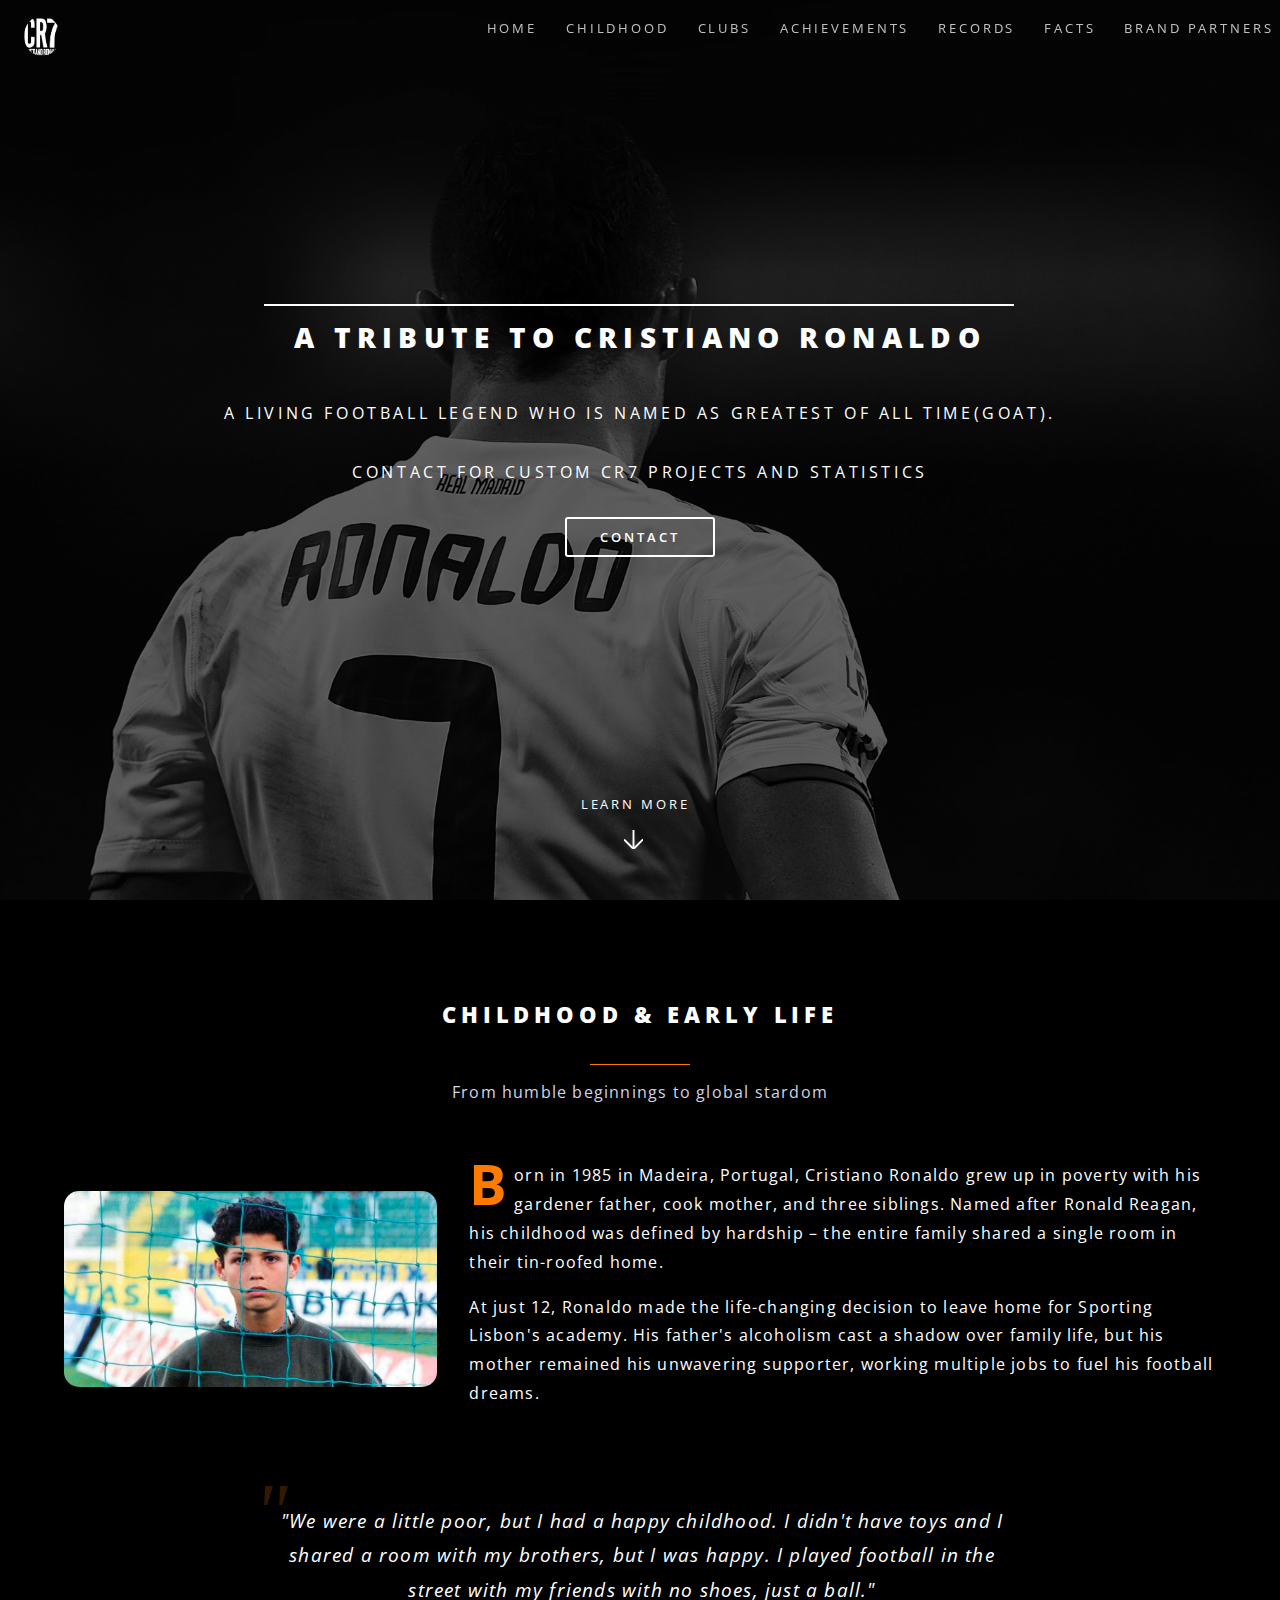
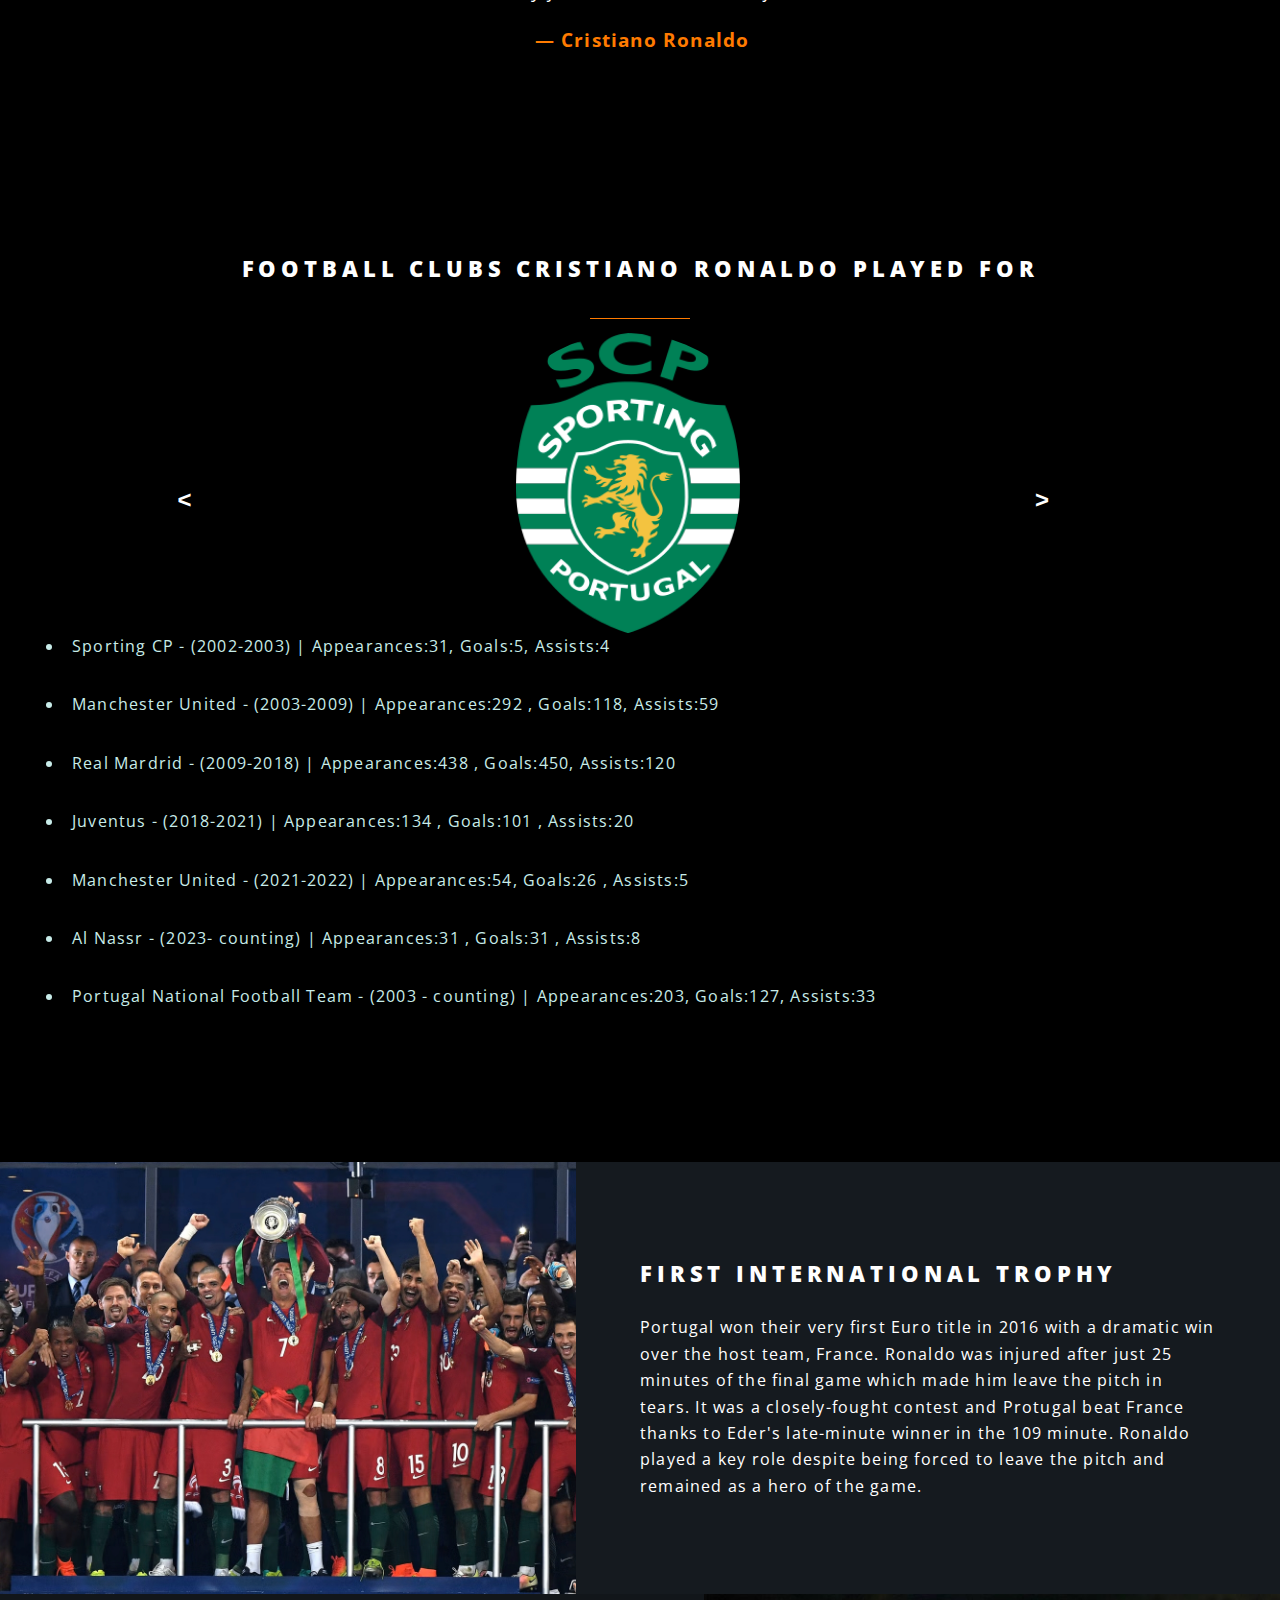
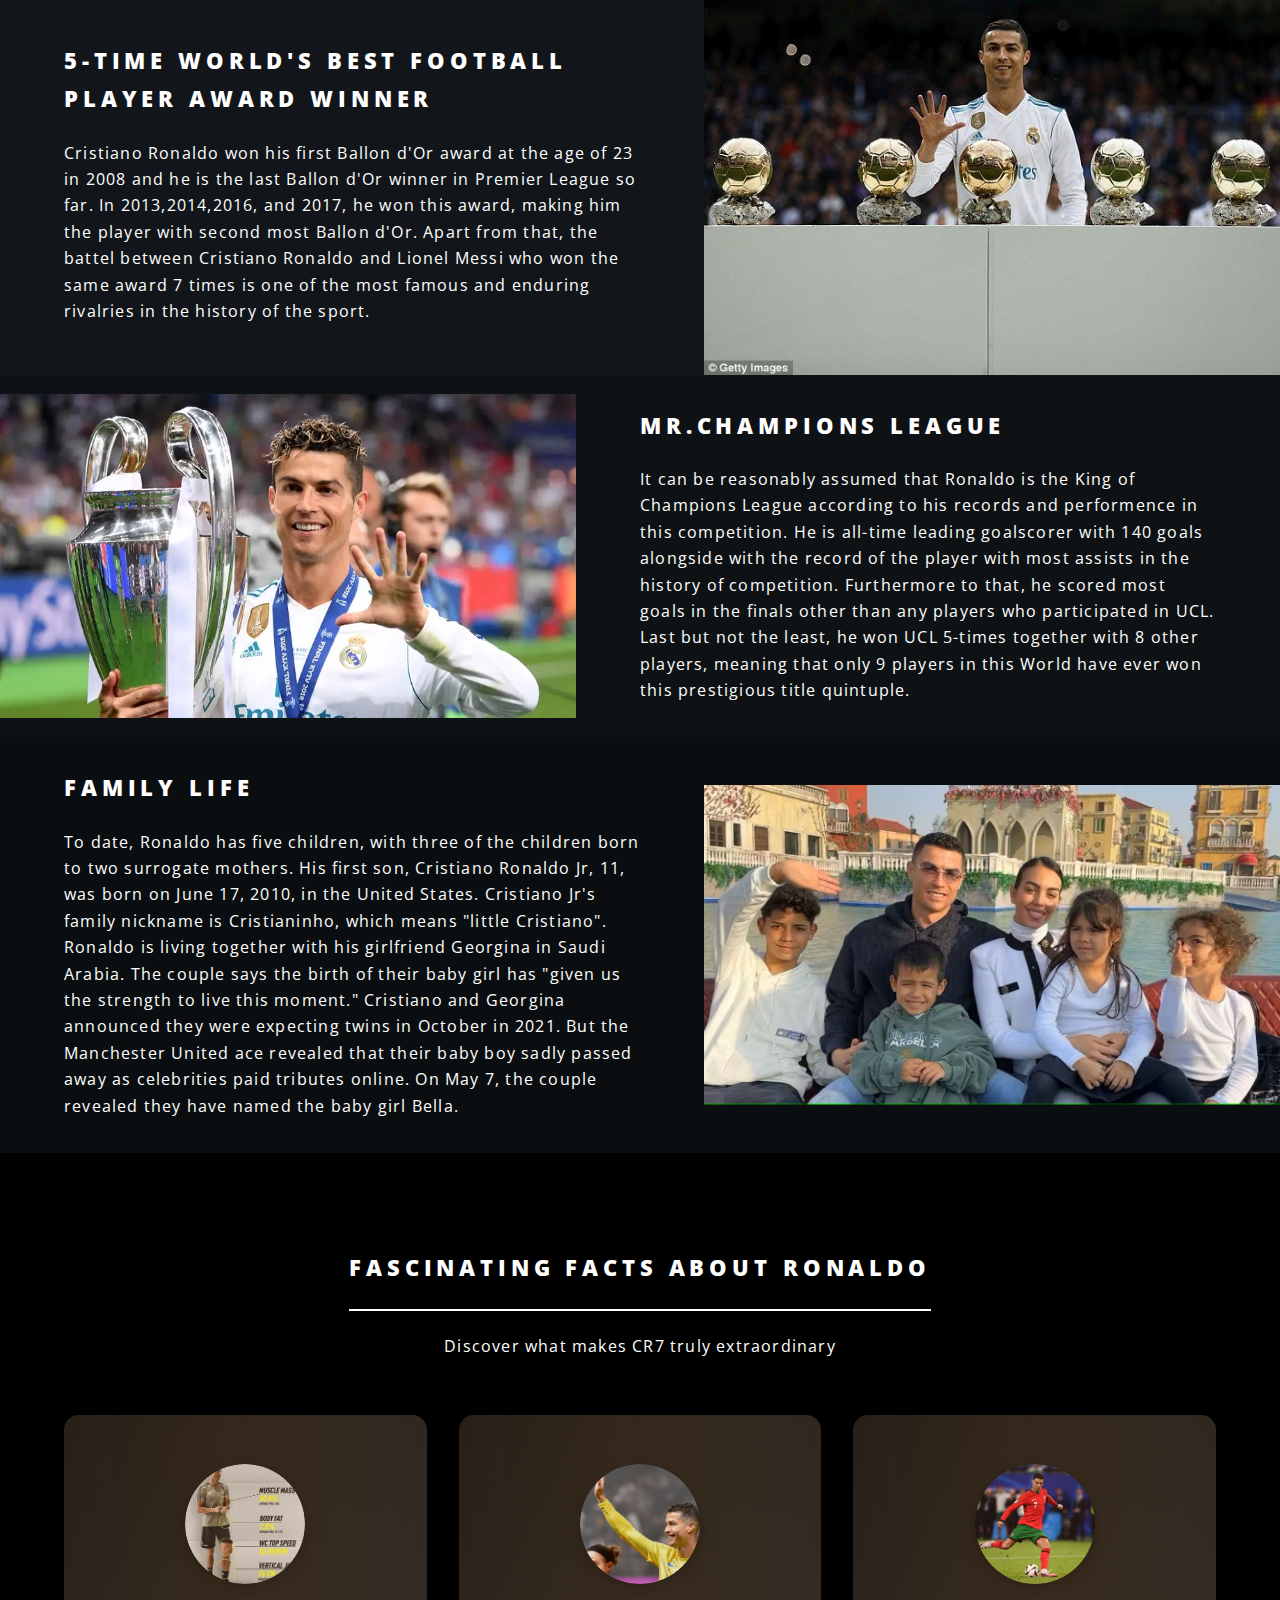
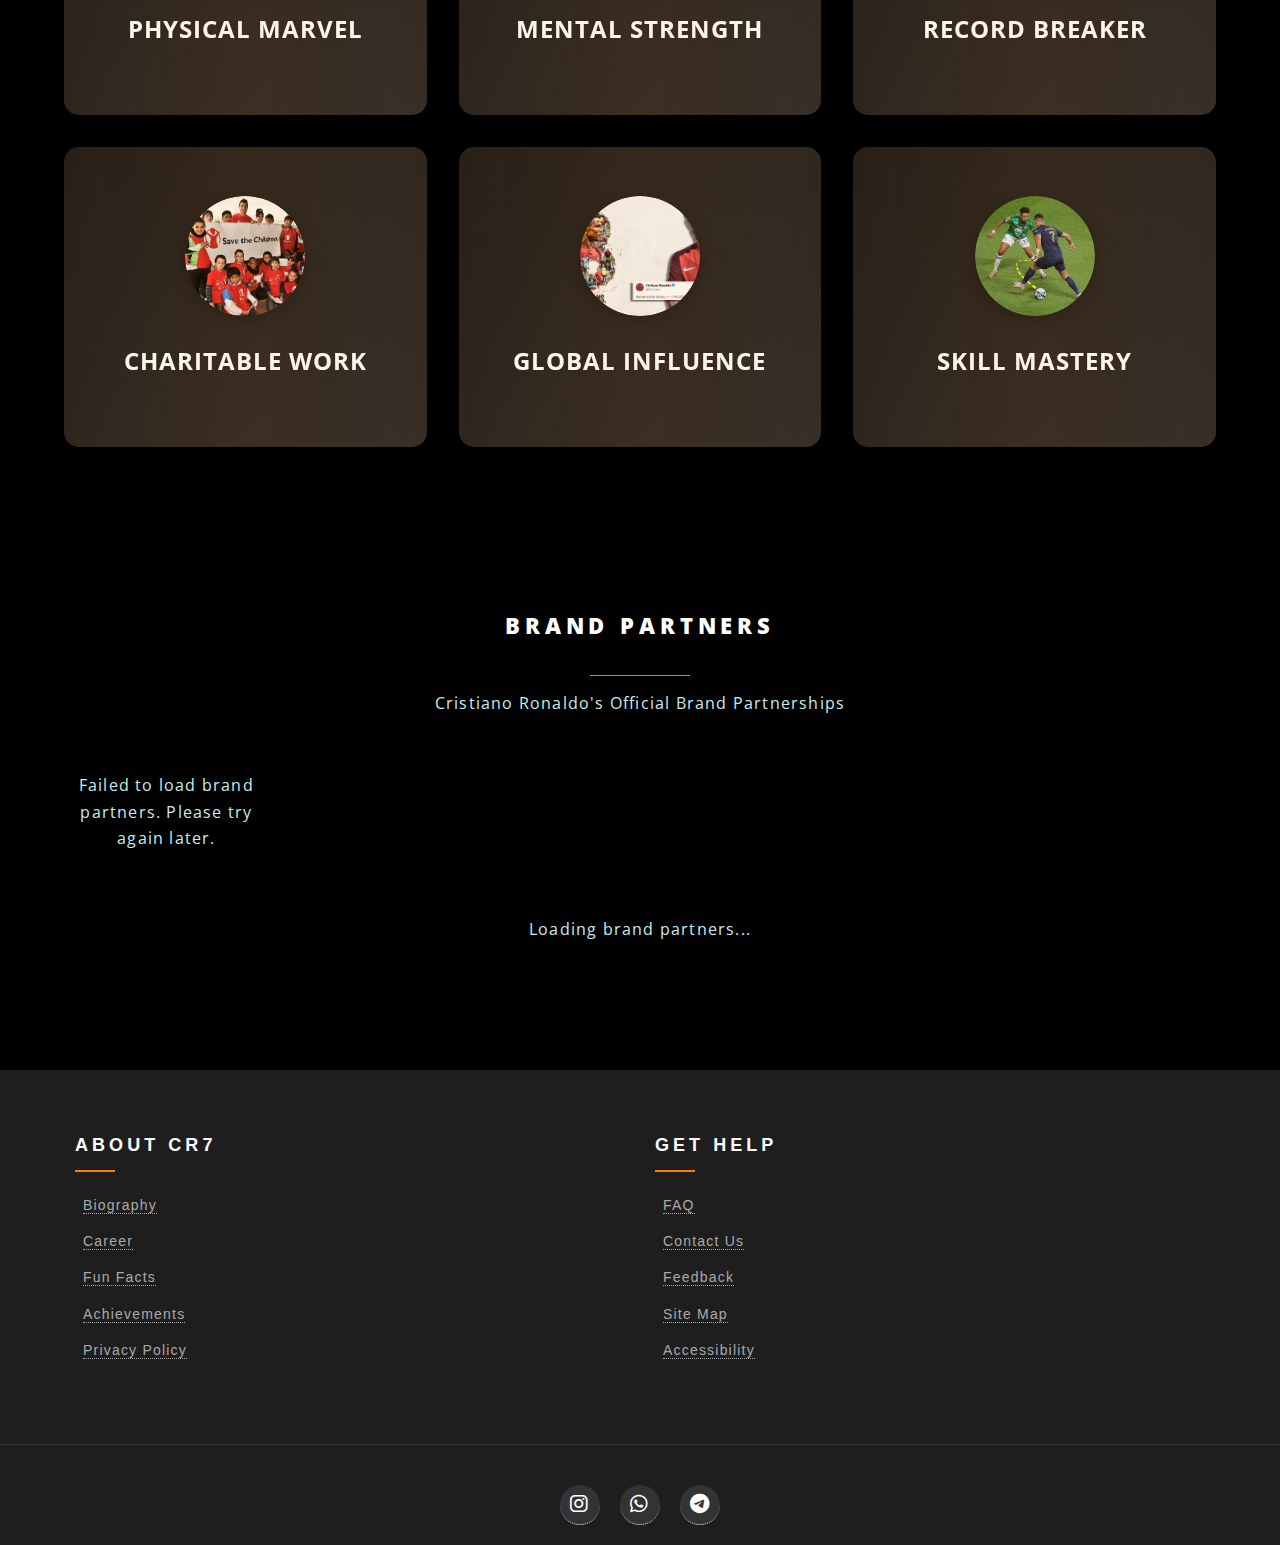
==== index.html @ e6510f41 "Initial commit" ====
<!DOCTYPE html>
<html lang="en">
<head>
	<meta charset="UTF-8">
	<meta name="viewport" content="width=device-width, initial-scale=1.0">
	<title>Document</title>
</head>
<body>
	<!DOCTYPE HTML>
<!--
	Spectral by HTML5 UP
	html5up.net | @ajlkn
	Free for personal and commercial use under the CCA 3.0 license (html5up.net/license)
-->
<html>  
	<head>
		<title>A Tribute to Cristiano Ronaldo</title>
		<meta charset="utf-8" />
		<meta name="viewport" content="width=device-width, initial-scale=1, user-scalable=no" />
		<link rel="stylesheet" href="assets/css/main.css" />																																																																						<link href="https://unpkg.com/aos@2.3.1/dist/aos.css" rel="stylesheet">

		<style>
			/* Impressive hover animations and transitions */
			
			/* 3D text effect on hover for headings */
			h2:hover, h3:hover {
				transform: perspective(500px) rotateX(15deg) scale(1.1);
				text-shadow: 0 5px 15px rgba(0,0,0,0.5);
				transition: all 0.5s cubic-bezier(0.68, -0.55, 0.27, 1.55);
				color: #ff7b00;
			}
			
			/* Glowing pulse effect for buttons */
			.button {
				position: relative;
				overflow: hidden;
				transition: all 0.3s ease;
			}
			
			/* Magnetic hover effect for club logos */
			.column img {
				transition: transform 0.5s cubic-bezier(0.175, 0.885, 0.32, 1.275);
				cursor: pointer;
			}
			
			/* Text reveal animation for paragraphs */
			p {
				position: relative;
				overflow: hidden;
			}
			
			/* Spotlight image zoom and tilt effect */
			.spotlight .image {
				overflow: hidden;
			}
			
			/* Features icon hover effect */
			.features li {
				transition: all 0.5s ease;
			}
			
			/* Navigation menu hover effect */
			#desktop-menu li a {
				position: relative;
				transition: all 0.3s ease;
			}
			
			/* Banner text animation */
			#banner h2 {
				position: relative;
			}
			
			/* Footer icons hover effect */
			#footer .icons a {
				transition: all 0.3s ease;
			}
			
			/* Navbar logo hover effect */
			.navbar-logo img {
				transition: all 0.5s ease;
			}
			
			/* List items hover effect */
			ul li {
				transition: all 0.3s ease;
			}
			
			/* Particle background */
			#particles-js {
				position: absolute;
				width: 100%;
				height: 100%;
				top: 0;
				left: 0;
				z-index: -1;
			}
			
			/* Glitch effect for banner title */
			.glitch {
				position: relative;
			}
			
			/* Floating animation for club logos */
			@keyframes float {
				0% { transform: translateY(0px); }
				50% { transform: translateY(-10px); }
				100% { transform: translateY(0px); }
			}
			
			/* Neon text effect for section titles */
			.neon-text {
				color: #fff;
				text-shadow: 0 2px 4px rgba(0, 0, 0, 0.5);
				position: relative;
			}
			
			/* Tilt effect for feature boxes */
			.tilt {
				transform-style: preserve-3d;
				transform: perspective(1000px);
			}
			
			/* Reveal text effect */
			.reveal-text {
				position: relative;
				color: transparent;
				overflow: hidden;
			}
			
			/* Brand Partners Grid */
			.grid {
				display: grid;
				grid-template-columns: repeat(5, 1fr);
				gap: 2rem;
				margin-top: 3rem;
			}
			
			/* Facts About Ronaldo Section Styles */
			.facts-container {
				display: grid;
				grid-template-columns: repeat(auto-fit, minmax(300px, 1fr));
				gap: 2rem;
				margin-top: 3rem;
			}
			
			/* Childhood Section Styles */
			.childhood-container {
				display: flex;
				flex-wrap: wrap;
				gap: 2rem;
				margin-top: 3rem;
				align-items: center;
			}
			
			/* Glowing pulse effect for buttons */
			.button:hover {
				transform: translateY(-5px);
				box-shadow: 0 10px 25px rgba(255, 123, 0, 0.5);
				animation: pulse 1.5s infinite;
			}
			
			@keyframes pulse {
				0% { box-shadow: 0 0 0 0 rgba(255, 123, 0, 0.7); }
				70% { box-shadow: 0 0 0 15px rgba(255, 123, 0, 0); }
				100% { box-shadow: 0 0 0 0 rgba(255, 123, 0, 0); }
			}
			
			/* Magnetic hover effect for club logos */
			.column img:hover {
				transform: scale(1.3) rotate(10deg);
				filter: drop-shadow(0 0 10px rgba(255, 255, 255, 0.8));
			}
			
			/* Text reveal animation for paragraphs */
			p:hover {
				background: linear-gradient(90deg, #ff7b00, #ff0000, #ff7b00);
				background-size: 200% auto;
				color: #fff;
				background-clip: text;
				-webkit-background-clip: text;
				-webkit-text-fill-color: transparent;
				animation: textShine 2s linear infinite;
				text-shadow: 0 0 5px rgba(255, 123, 0, 0.5);
			}
			
			@keyframes textShine {
				to {
					background-position: 200% center;
				}
			}
			
			/* Spotlight image zoom and tilt effect */
			.spotlight .image img {
				transition: transform 0.8s ease;
			}
			
			.spotlight .image:hover img {
				transform: scale(1.1) rotate(2deg);
				filter: saturate(1.5) contrast(1.1);
			}
			
			/* Features icon hover effect */
			.features li:hover {
				transform: translateY(-10px);
				background: linear-gradient(135deg, #ff7b00 0%, #ff0000 100%);
				box-shadow: 0 15px 30px rgba(255, 0, 0, 0.3);
			}
			
			.features li:hover h3, 
			.features li:hover p {
				color: white;
				-webkit-text-fill-color: white;
			}
			
			/* Navigation menu hover effect */
			#desktop-menu li a::before {
				width: 100%;
			}
			
			/* Banner text animation */
			#banner h2:hover {
				animation: shake 0.5s cubic-bezier(.36,.07,.19,.97) both;
				transform: translate3d(0, 0, 0);
			}
			
			@keyframes shake {
				10%, 90% { transform: translate3d(-1px, 0, 0); }
				20%, 80% { transform: translate3d(2px, 0, 0); }
				30%, 50%, 70% { transform: translate3d(-4px, 0, 0); }
				40%, 60% { transform: translate3d(4px, 0, 0); }
			}
			
			/* Footer icons hover effect */
			#footer .icons a:hover {
				transform: translateY(-5px) rotate(360deg) scale(1.2);
				color: #ff7b00;
				text-shadow: 0 0 10px rgba(255, 123, 0, 0.8);
			}
			
			.navbar-logo:hover img {
				transform: rotate(360deg) scale(1.2);
				filter: drop-shadow(0 0 10px rgba(255, 255, 255, 0.8));
			}
			
			ul li:hover {
				transform: translateX(10px);
				color: #ff7b00;
				text-shadow: 0 0 5px rgba(255, 123, 0, 0.5);
			}
			
			.glitch::before,
			.glitch::after {
				content: attr(data-text);
				position: absolute;
				top: 0;
				left: 0;
				width: 100%;
				height: 100%;
			}
			
			.glitch::before {
				left: 2px;
				text-shadow: -1px 0 red;
				animation: glitch-anim-1 2s infinite linear alternate-reverse;
			}
			
			.glitch::after {
				left: -2px;
				text-shadow: 1px 0 blue;
				animation: glitch-anim-2 3s infinite linear alternate-reverse;
			}
			
			@keyframes glitch-anim-1 {
				0% { clip-path: inset(20% 0 80% 0); }
				20% { clip-path: inset(60% 0 1% 0); }
				40% { clip-path: inset(25% 0 58% 0); }
				60% { clip-path: inset(10% 0 75% 0); }
				80% { clip-path: inset(30% 0 35% 0); }
				100% { clip-path: inset(53% 0 30% 0); }
			}
			
			@keyframes glitch-anim-2 {
				0% { clip-path: inset(15% 0 49% 0); }
				20% { clip-path: inset(40% 0 14% 0); }
				40% { clip-path: inset(63% 0 26% 0); }
				60% { clip-path: inset(23% 0 69% 0); }
				80% { clip-path: inset(15% 0 60% 0); }
				100% { clip-path: inset(10% 0 31% 0); }
			}
			
			/* Floating animation for club logos */
			.column img {
				animation: float 3s ease-in-out infinite;
			}
			
			.neon-text::after {
				content: '';
				position: absolute;
				bottom: -10px;
				left: 50%;
				transform: translateX(-50%);
				width: 100px;
				height: 3px;
				background-color: #ff7b00;
			}
			
			.reveal-text::after {
				content: '';
				position: absolute;
				top: 0;
				left: 0;
				width: 0%;
				height: 100%;
				background-color: #ff7b00;
				animation: reveal-text 1.5s cubic-bezier(0.77, 0, 0.175, 1) forwards;
			}
			
			.reveal-text::before {
				content: attr(data-text);
				position: absolute;
				top: 0;
				left: 0;
				width: 100%;
				height: 100%;
				color: #fff;
				animation: reveal-text-content 1.5s cubic-bezier(0.77, 0, 0.175, 1) forwards;
			}
			
			@keyframes reveal-text {
				0% { width: 0; }
				50% { width: 100%; }
				100% { width: 0; }
			}
			
			@keyframes reveal-text-content {
				0% { opacity: 0; }
				50% { opacity: 0; }
				100% { opacity: 1; }
			}
			
			/* Brand Partners Grid */
			@media screen and (max-width: 980px) {
				.grid {
					grid-template-columns: repeat(3, 1fr);
				}
			}
			
			@media screen and (max-width: 736px) {
				.grid {
					grid-template-columns: repeat(2, 1fr);
				}
			}
			
			.brand-item {
				display: flex;
				flex-direction: column;
				align-items: center;
				justify-content: center;
				padding: 1.5rem;
				background-color: rgba(0, 0, 0, 0.5);
				border-radius: 0.5rem;
				transition: all 0.3s ease;
				text-align: center;
				height: 200px;
			}
			
			.brand-item:hover {
				transform: translateY(-10px);
				box-shadow: 0 15px 30px rgba(255, 123, 0, 0.3);
				background-color: rgba(20, 20, 20, 0.8);
			}
			
			.brand-logo {
				max-width: 100%;
				max-height: 100px;
				margin-bottom: 1rem;
				filter: brightness(0.8) grayscale(0.5);
				transition: all 0.3s ease;
			}
			
			.brand-item:hover .brand-logo {
				filter: brightness(1) grayscale(0);
				transform: scale(1.1);
			}
			
			.brand-name {
				color: #fff;
				font-size: 1rem;
				font-weight: bold;
				margin-top: 1rem;
				transition: all 0.3s ease;
			}
			
			.brand-item:hover .brand-name {
				color: #ff7b00;
			}
			
			/* Facts About Ronaldo Section Styles */
			.fact-card {
				height: 300px;
				perspective: 1000px;
				cursor: pointer;
			}
			
			.fact-card-inner {
				position: relative;
				width: 100%;
				height: 100%;
				text-align: center;
				transition: transform 0.8s;
				transform-style: preserve-3d;
				box-shadow: 0 15px 35px rgba(0, 0, 0, 0.2);
				border-radius: 15px;
			}
			
			.fact-card:hover .fact-card-inner {
				transform: rotateY(10deg);
			}
			
			.fact-card.flipped .fact-card-inner {
				transform: rotateY(180deg);
			}
			
			.fact-card-front, .fact-card-back {
				position: absolute;
				width: 100%;
				height: 100%;
				-webkit-backface-visibility: hidden;
				backface-visibility: hidden;
				display: flex;
				flex-direction: column;
				justify-content: center;
				align-items: center;
				padding: 2rem;
				border-radius: 15px;
				overflow: hidden;
			}
			
			.fact-card-front {
				background: linear-gradient(135deg, #1a1a1a 0%, #2a2a2a 100%);
				color: white;
			}
			
			.fact-card-front::before {
				content: '';
				position: absolute;
				top: -50%;
				left: -50%;
				width: 200%;
				height: 200%;
				background: linear-gradient(
					45deg,
					transparent 0%,
					rgba(255, 123, 0, 0.1) 50%,
					transparent 100%
				);
				transform: rotate(45deg);
				animation: shine 6s infinite;
				z-index: 1;
			}
			
			.fact-image {
				width: 120px;
				height: 120px;
				margin-bottom: 1.5rem;
				border-radius: 50%;
				overflow: hidden;
				box-shadow: 0 5px 15px rgba(0, 0, 0, 0.3);
				transition: all 0.3s ease;
			}
			
			.fact-image img {
				width: 100%;
				height: 100%;
				object-fit: cover;
				border-radius: 50%;
				transition: transform 0.5s ease;
			}
			
			.fact-card:hover .fact-image {
				transform: scale(1.1);
			}
			
			.fact-card:hover .fact-image img {
				transform: scale(1.1);
			}
			
			@keyframes shine {
				0% { transform: translateX(-100%) rotate(45deg); }
				20%, 100% { transform: translateX(100%) rotate(45deg); }
			}
			
			.fact-card-back {
				background: linear-gradient(135deg, #ff7b00 0%, #ff0000 100%);
				color: white;
				transform: rotateY(180deg);
			}
			
			.fact-card h3 {
				margin-bottom: 1rem;
				font-size: 1.5rem;
				font-weight: 700;
				text-transform: uppercase;
				letter-spacing: 1px;
			}
			
			.fact-card-back h3 {
				margin-bottom: 1rem;
				color: white;
			}
			
			.fact-card-back p {
				font-size: 1rem;
				line-height: 1.6;
				color: rgba(255, 255, 255, 0.9);
			}
			
			.tap-hint {
				position: absolute;
				bottom: 1.5rem;
				font-size: 0.8rem;
				color: rgba(255, 255, 255, 0.6);
				opacity: 0;
				transition: opacity 0.3s ease;
			}
			
			.fact-card:hover .tap-hint {
				opacity: 1;
				animation: pulse-text 1.5s infinite;
			}
			
			@keyframes pulse-text {
				0% { opacity: 0.6; }
				50% { opacity: 1; }
				100% { opacity: 0.6; }
			}
			
			@media screen and (max-width: 768px) {
				.facts-container {
					grid-template-columns: repeat(auto-fit, minmax(250px, 1fr));
				}
				
				.fact-card {
					height: 280px;
				}
				
				.fact-image {
					width: 90px;
					height: 90px;
				}
			}
			
			/* Childhood Section Styles */
			.childhood-image {
				flex: 1;
				min-width: 300px;
				max-width: 500px;
				margin: 0 auto;
				position: relative;
			}
			
			.childhood-image img {
				width: 100%;
				height: auto;
				border-radius: 15px;
				box-shadow: 0 15px 35px rgba(0, 0, 0, 0.3);
				transition: all 0.5s ease;
			}
			
			.childhood-image img:hover {
				transform: scale(1.03) translateY(-10px);
				box-shadow: 0 25px 50px rgba(255, 123, 0, 0.4);
			}
			
			.image-caption {
				position: absolute;
				bottom: -10px;
				left: 50%;
				transform: translateX(-50%);
				background: rgba(0, 0, 0, 0.7);
				color: white;
				padding: 8px 15px;
				border-radius: 20px;
				font-size: 0.8rem;
				text-align: center;
				width: 90%;
				box-shadow: 0 5px 15px rgba(0, 0, 0, 0.2);
				opacity: 0;
				transition: all 0.3s ease;
			}
			
			.childhood-image:hover .image-caption {
				opacity: 1;
				bottom: 10px;
			}
			
			.childhood-content {
				flex: 2;
				min-width: 300px;
			}
			
			.childhood-content p {
				margin-bottom: 1rem;
				line-height: 1.8;
				text-align: left;
			}
			
			.childhood-content p:first-of-type::first-letter {
				font-size: 3.5em;
				font-weight: bold;
				float: left;
				line-height: 0.8;
				margin-right: 0.1em;
				color: #ff7b00;
			}
			
			.childhood-quote {
				margin-top: 3rem;
				text-align: center;
			}
			
			.childhood-quote blockquote {
				position: relative;
				max-width: 800px;
				margin: 0 auto;
				padding: 2rem;
				background: rgba(0, 0, 0, 0.1);
				border-radius: 15px;
				font-style: italic;
				font-size: 1.2rem;
				line-height: 1.8;
				color: #fff;
				box-shadow: 0 10px 30px rgba(0, 0, 0, 0.1);
			}
			
			.childhood-quote blockquote::before {
				content: '"';
				position: absolute;
				top: 0;
				left: 10px;
				font-size: 5rem;
				color: rgba(255, 123, 0, 0.2);
				font-family: Georgia, serif;
				line-height: 1;
			}
			
			.childhood-quote cite {
				display: block;
				margin-top: 1rem;
				font-weight: bold;
				font-style: normal;
				color: #ff7b00;
			}
			
			@media screen and (max-width: 1200px) {
				.childhood-image {
					margin-left: 2rem;
				}
			}
			
			@media screen and (max-width: 980px) {
				.childhood-image {
					margin-left: 1rem;
				}
			}
			
			@media screen and (max-width: 768px) {
				.childhood-container {
					flex-direction: column;
				}
				
				.childhood-image {
					margin: 0 auto 2rem auto;
				}
				
				.childhood-quote blockquote {
					font-size: 1rem;
					padding: 1.5rem;
				}
			}
		</style>
	</head>
	<body class="landing is-preload">
		<!-- Page Wrapper -->
			<div id="page-wrapper">

				<!-- Header -->
					<header   id="header" class="alt" style="margin-top: 12px;">
						<div class="navbar-logo" style="display: flex; align-items: center;">
							<img src="images/logo.png" alt="CR7 Logo" style="height: 40px; margin-right: 15px;">
							<h1 style="transform: translateX(90px);"><a href="index.html">A Tribute to Cristiano Ronaldo</a></h1>
						</div>
						<nav  id="nav" >
							<ul>
								<li class="special" >
									<a href="#menu" class="menuToggle"><span>Menu</span></a>
									<div id="menu">
										<ul>
											<li><a href="index.html">Home</a></li>
											
											<li><a href="#childhood">Childhood</a></li>
											<li><a href="#one">Clubs</a></li>
											<li><a href="#two">Achievements</a></li>
											<li><a href="#three">Records</a></li>
											<li><a href="#facts">Facts</a></li>
											<li><a href="#brands">Brand Partners</a></li>
										</ul>
									</div>
								</li>
							</ul>
						</nav>
					</header>

				<!-- Add this CSS to make the menu horizontal on larger screens -->
				<style>
					@media screen and (min-width: 980px) {
						#header nav ul li.special {
							display: none;
						}
						
						#header nav:after {
							content: '';
							display: block;
							clear: both;
						}
						
						#header nav > ul {
							display: flex;
							justify-content: flex-end;
						}
						
						#header nav > ul > li {
							display: block;
							margin-left: 1em;
						}
						
						#header nav > ul > li > a {
							color: rgba(255, 255, 255, 0.75);
							text-decoration: none;
							padding: 0 0.5em;
							display: block;
							font-size: 0.8em;
							line-height: 2.5em;
							transition: color 0.2s ease-in-out;
						}
						
						#header nav > ul > li > a:hover {
							color: #ffffff;
						}
						
						#menu {
							display: none !important;
						}
						
						/* Add the horizontal menu items */
						#header nav:before {
							content: '';
							display: block;
							position: absolute;
							right: 0;
							top: 0;
							height: 100%;
						}
						
						#header nav:after {
							clear: both;
						}
						
						#desktop-menu {
							display: flex !important;
						}
					}
					
					/* Hide desktop menu on mobile */
					#desktop-menu {
						display: none;
					}

					#header {
						display: flex;
						justify-content: space-between;
						align-items: center;
						padding: 0 1.5em;
					}
					
					.navbar-logo {
						display: flex;
						align-items: center;
					}
					
					@media screen and (max-width: 736px) {
						.navbar-logo img {
							height: 30px;
							margin-right: 10px;
						}
						
						#header h1 {
							font-size: 0.9em;
						}
					}
				</style>

				<!-- Add this right after the existing nav element -->
				<script>
					document.addEventListener('DOMContentLoaded', function() {
						// Create desktop menu
						var nav = document.querySelector('#header nav');
						var desktopMenu = document.createElement('ul');
						desktopMenu.id = 'desktop-menu';
						
						// Add menu items
						var menuItems = [
							{text: 'Home', href: 'index.html'},
							{text: 'Childhood', href: '#childhood'},
							{text: 'Clubs', href: '#one'},
							{text: 'Achievements', href: '#two'},
							{text: 'Records', href: '#three'},
							{text: 'Facts', href: '#facts'},
							{text: 'Brand Partners', href: '#brands'}
						];
						
						menuItems.forEach(function(item) {
							var li = document.createElement('li');
							var a = document.createElement('a');
							a.href = item.href;
							a.textContent = item.text;
							li.appendChild(a);
							desktopMenu.appendChild(li);
						});
						
						nav.appendChild(desktopMenu);
					});
				</script>

				<!-- Banner -->
					<section  id="banner">
						<div class="inner">
							<h2 class="glitch" data-text="A Tribute to Cristiano Ronaldo">A Tribute to Cristiano Ronaldo</h2>
							<p class="reveal-text" data-text="A living football legend who is named as Greatest Of All Time(GOAT).">A living football legend who is named as Greatest Of All Time(GOAT).</p>
							<p>Contact for Custom CR7 Projects and Statistics</p>
							<ul class="actions special">
								<li><a href="https://t.me/nurwxcs" class="button">Contact</a></li>
							</ul>
						</div>
						<a href="#one" class="more scrolly">Learn More</a>
					</section>

				<!-- Childhood -->
					<section id="childhood" class="wrapper style3 special">
						<div class="inner">
							<header class="major">
								<h2 class="neon-text">Childhood & Early Life</h2>
								<p>From humble beginnings to global stardom</p>
							</header>
							
							<div class="childhood-container">
								<div class="childhood-image">
									<img src="childhood.jpg" alt="Young Cristiano Ronaldo with children" style="width: 100%; height: auto; max-width: 500px;"/>
									<div class="image-caption">
										<span>Ronaldo's passion for helping children stems from his own challenging childhood</span>
									</div>
								</div>
								<div class="childhood-content">
									<p>Born in 1985 in Madeira, Portugal, Cristiano Ronaldo grew up in poverty with his gardener father, cook mother, and three siblings. Named after Ronald Reagan, his childhood was defined by hardship – the entire family shared a single room in their tin-roofed home.</p>
									
									<p>At just 12, Ronaldo made the life-changing decision to leave home for Sporting Lisbon's academy. His father's alcoholism cast a shadow over family life, but his mother remained his unwavering supporter, working multiple jobs to fuel his football dreams.</p>
									
									
								</div>
							</div>
							
							<div class="childhood-quote">
								<blockquote>
									"We were a little poor, but I had a happy childhood. I didn't have toys and I shared a room with my brothers, but I was happy. I played football in the street with my friends with no shoes, just a ball."
									<cite>— Cristiano Ronaldo</cite>
								</blockquote>
							</div>
						</div>
					</section>

				<!-- One -->
					<section  id="one" class="wrapper style1 special">
						<div class="inner">
							<header class="major">
								<meta name="viewport" content="width=device-width", initial-scale="1">
								<style>
									img{border-radius: 50%;
									}
								</style>
								<body>
								<h2  class="neon-text">Football clubs Cristiano Ronaldo played for</h2>
								<div  class="row">
									<div class="carousel-container">
										<div class="carousel-track">
											<div class="carousel-slide">
												<img src="images/Sporting_CP.png" alt="Sporting CP" class="carousel-image">
											</div>
											<div class="carousel-slide">
												<img src="images/Man_U_Logo.png" alt="Manchester United" class="carousel-image">
											</div>
											<div class="carousel-slide">
												<img src="images/real.png" alt="Real Madrid CF" class="carousel-image">
											</div>
											<div class="carousel-slide">
												<img src="images/junvetus.png" alt="Juventus" class="carousel-image">
											</div>
											<div class="carousel-slide">
												<img src="images/Logo_Al-Nassr.png" alt="Al-Nassr FC" class="carousel-image">
											</div>
											<div class="carousel-slide">
												<img src="images/Portuguese_Football_Federation.svg.png" alt="Portugal National Football Team" class="carousel-image">
											</div>
										</div>
										<button class="carousel-button prev">&lt;</button>
										<button class="carousel-button next">&gt;</button>
									</div>

									<style>
										.carousel-container {
											position: relative;
											width: 80%;
											max-width: 1200px;
											margin: 0 auto;
											overflow: hidden;
										}

										.carousel-track {
											display: flex;
											transition: transform 0.5s ease-in-out;
										}

										.carousel-slide {
											flex: 0 0 100%;
											display: flex;
											justify-content: center;
											align-items: center;
										}

										.carousel-image {
											width: 300px;
											height: 300px;
											object-fit: contain;
											border-radius: 50%;
										}

										.carousel-button {
											position: absolute;
											top: 50%;
											transform: translateY(-50%);
											background: rgba(0, 0, 0, 0.7);
											color: white;
											border: none;
											padding: 1rem;
											cursor: pointer;
											font-size: 1.5rem;
											border-radius: 50%;
											transition: background 0.3s;
										}

										.carousel-button:hover {
											background: rgb(8, 226, 74);
										}

										.prev {
											left: 1rem;
										}

										.next {
											right: 1rem;
										}
									</style>

									<script>
										document.addEventListener('DOMContentLoaded', function() {
											// Carousel functionality
											const track = document.querySelector('.carousel-track');
											const slides = Array.from(document.querySelectorAll('.carousel-slide'));
											const nextButton = document.querySelector('.carousel-button.next');
											const prevButton = document.querySelector('.carousel-button.prev');
											
											let currentIndex = 0;
											const slideWidth = 100; // 100% as each slide is full width
											
											// Set initial position
											updateCarousel();
											
											// Add click event for next button
											nextButton.addEventListener('click', function() {
												currentIndex = (currentIndex + 1) % slides.length;
												updateCarousel();
											});
											
											// Add click event for prev button
											prevButton.addEventListener('click', function() {
												currentIndex = (currentIndex - 1 + slides.length) % slides.length;
												updateCarousel();
											});
											
											// Function to update carousel position
											function updateCarousel() {
												track.style.transform = `translateX(-${currentIndex * slideWidth}%)`;
											}
											
											// Auto-advance carousel every 5 seconds
											setInterval(function() {
												currentIndex = (currentIndex + 1) % slides.length;
												updateCarousel();
											}, 5000);
										});
									</script>
									
							<meta name="viewport" content="width=device-width", initial-scale="2">
								<p></br>
									<ul style="text-align:left;">
									<li >Sporting CP - (2002-2003)   |   Appearances:31, Goals:5, Assists:4</li>
									<p></p>
									<li  >Manchester United - (2003-2009)            |   Appearances:292 , Goals:118, Assists:59</li>
									<p></p>
									<li >Real Mardrid - (2009-2018)                 |   Appearances:438  , Goals:450, Assists:120 </li>
									<p></p>
									<li >Juventus - (2018-2021)                     |   Appearances:134 , Goals:101 , Assists:20 </li>
									<p></p>
									<li  >Manchester United - (2021-2022)            |   Appearances:54, Goals:26 , Assists:5 </li>
									<p></p>
									<li  >Al Nassr - (2023- counting)                |   Appearances:31 , Goals:31 , Assists:8</li>
									<p></p>
									<li  >Portugal National Football Team - (2003 - counting) |  Appearances:203, Goals:127, Assists:33</li>
								</ul>
								</p>
						</div>
					</body>


	



					</section>






					

				<!-- Two -->
						<section id="two" class="spotlight">
							<div class="image"><img src="images/Ronaldo_Euro.jpg" alt="Ronaldo and Portugal winning Euro title" /></div><div class="content">
								<h2 >First International Trophy<br /></h2>
								<p > Portugal won their very first Euro title in 2016 with a dramatic win over the host team, France.
									Ronaldo was injured after just 25 minutes of the final game which made him leave the pitch in tears. It was a
									closely-fought contest and Protugal beat France thanks to Eder's late-minute winner in the 109 minute.
									Ronaldo played a key role despite being forced to leave the pitch and remained as a hero of the game.

								</p>
							</div>
						</section>
						<section class="spotlight">
							<div  class="image"><img src="images/Ronaldo_Ballon_d_Or.jpg " alt="Roanldo and his Ballon d'Or" /></div><div class="content">
								<h2 >5-time World's Best Football Player Award Winner<br /></h2>
								<p >Cristiano Ronaldo won his first Ballon d'Or award at the age of 23 in 2008 and he is the last Ballon d'Or winner in Premier League so far.
								In 2013,2014,2016, and 2017, he won this award, making him the player with second most Ballon d'Or. Apart from that, the battel between Cristiano Ronaldo and Lionel Messi who won the same award 7 times
								is one of the most famous and enduring rivalries in the history of the sport. 
							</p>
						</div>
						</section>
						<section id="three" class="spotlight">
							<div  class="image"><img src="images/Ronaldo_UCL.jpg" alt="Ronaldo and Champions League" /></div><div class="content">
								<h2 >Mr.Champions League<br/></h2>
								<p >It can be reasonably assumed that Ronaldo is the King of Champions League according to his records and performence in this competition.
									He is all-time leading goalscorer with 140 goals alongside with the record of the player with most assists in the
									history of competition. Furthermore to that, he scored most goals in the finals other than any players who participated
									in UCL. Last but not the least, he won UCL 5-times together with 8 other players, meaning that only 9 players in this World
									have ever won this prestigious title quintuple.
								</p>
							</div>
						</section>
						<section class="spotlight">
							<div  class="image"><img src="images/Ronaldo_Family.jpg" alt="Ronaldo and his family"/></div><div class="content">
								<h2 >Family Life<br/></h2>
								<p>To date, Ronaldo has five children, with three of the children born to two surrogate mothers. 
									His first son, Cristiano Ronaldo Jr, 11, was born on June 17, 2010, in the United States.
									 Cristiano Jr's family nickname is Cristianinho, which means "little Cristiano". Ronaldo is living together with his girlfriend Georgina
									in Saudi Arabia. The couple says the birth of their baby girl has "given us the strength to live this moment."

									Cristiano and Georgina announced they were expecting twins in October in 2021.

									But the Manchester United ace revealed that their baby boy sadly passed away as celebrities paid tributes online.
									
									On May 7, the couple revealed they have named the baby girl Bella.</p>
							</div>
						</section>
					</section>
			
					<!-- Facts About Ronaldo -->
					<section id="facts" class="wrapper style2 special">
						<div class="inner">
							<header class="major">
								<h2>Fascinating Facts About Ronaldo</h2>
								<p>Discover what makes CR7 truly extraordinary</p>
							</header>
							
							<div class="facts-container">
								<div class="fact-card">
									<div class="fact-card-inner">
										<div class="fact-card-front">
											<div class="fact-image">
												<img src="physical.jpg" alt="Physical Marvel">
											</div>
											<h3>Physical Marvel</h3>
											<span class="tap-hint">Tap to reveal</span>
										</div>
										<div class="fact-card-back">
											<h3>Physical Marvel</h3>
											<p>Ronaldo's body fat is around 7%, and he can run at 33.6 km/h, jump 78cm from standing, and his heart rate is only 60-65 BPM at rest.</p>
										</div>
									</div>
								</div>
								
								<div class="fact-card">
									<div class="fact-card-inner">
										<div class="fact-card-front">
											<div class="fact-image">
												<img src="mental.jpg" alt="Mental Strength">
											</div>
											<h3>Mental Strength</h3>
											<span class="tap-hint">Tap to reveal</span>
										</div>
										<div class="fact-card-back">
											<h3>Mental Strength</h3>
											<p>Ronaldo sleeps 5 times a day for 90 minutes each instead of once at night, following a specialized sleep schedule designed to maximize performance.</p>
										</div>
									</div>
								</div>
								
								<div class="fact-card">
									<div class="fact-card-inner">
										<div class="fact-card-front">
											<div class="fact-image">
												<img src="record.jpg" alt="Record Breaker">
											</div>
											<h3>Record Breaker</h3>
											<span class="tap-hint">Tap to reveal</span>
										</div>
										<div class="fact-card-back">
											<h3>Record Breaker</h3>
											<p>Ronaldo is the first player to score 800+ career goals in official matches and holds the record for most goals in the UEFA Champions League (140).</p>
										</div>
									</div>
								</div>
								
								<div class="fact-card">
									<div class="fact-card-inner">
										<div class="fact-card-front">
											<div class="fact-image">
												<img src="charity.jpg" alt="Charitable Work">
											</div>
											<h3>Charitable Work</h3>
											<span class="tap-hint">Tap to reveal</span>
										</div>
										<div class="fact-card-back">
											<h3>Charitable Work</h3>
											<p>Ronaldo has donated millions to various charities, paid for a child's brain surgery, and regularly donates blood, refusing to get tattoos so he can continue donating.</p>
										</div>
									</div>
								</div>
								
								<div class="fact-card">
									<div class="fact-card-inner">
										<div class="fact-card-front">
											<div class="fact-image">
												<img src="global.jpg" alt="Global Influence">
											</div>
											<h3>Global Influence</h3>
											<span class="tap-hint">Tap to reveal</span>
										</div>
										<div class="fact-card-back">
											<h3>Global Influence</h3>
											<p>Ronaldo is the most followed person on Instagram with over 600 million followers and has a lifetime contract with Nike worth over $1 billion.</p>
										</div>
									</div>
								</div>
								
								<div class="fact-card">
									<div class="fact-card-inner">
										<div class="fact-card-front">
											<div class="fact-image">
												<img src="skilss.jpg" alt="Skill Mastery">
											</div>
											<h3>Skill Mastery</h3>
											<span class="tap-hint">Tap to reveal</span>
										</div>
										<div class="fact-card-back">
											<h3>Skill Mastery</h3>
											<p>Ronaldo's free kick can reach speeds of 130 km/h, and he can perform 7 stepovers in 0.8 seconds. His vertical leap is higher than the average NBA player.</p>
										</div>
									</div>
								</div>
							</div>
						</div>
					</section>

					<script>
					// Initialize fact cards
					document.addEventListener('DOMContentLoaded', function() {
						const factCards = document.querySelectorAll('.fact-card');
						
						factCards.forEach(card => {
							card.addEventListener('click', function() {
								this.classList.toggle('flipped');
							});
						});
					});
					
					// Fetch brand partners from API
					document.addEventListener('DOMContentLoaded', function() {
						fetchBrandPartners();
					});
					
					function fetchBrandPartners() {
						fetch('https://67c92f140acf98d07089228f.mockapi.io/api/f1/squid/')
							.then(response => {
								if (!response.ok) {
									throw new Error('Network response was not ok');
								}
								return response.json();
							})	
							.then(data => {
								displayBrandPartners(data);
							})
							.catch(error => {
								console.error('Error fetching brand partners:', error);
								document.getElementById('brand-partners').innerHTML = '<p>Failed to load brand partners. Please try again later.</p>';
							});
					}
					
					function displayBrandPartners(brands) {
						const container = document.getElementById('brand-partners');
						const loadingElement = document.getElementById('loading-brands');
						
						// Hide loading message
						if (loadingElement) {
							loadingElement.style.display = 'none';
						}
						
						container.innerHTML = '';
						
						if (!brands || brands.length === 0) {
							container.innerHTML = '<p>No brand partners found.</p>';
							return;
						}
						
						brands.forEach(brand => {
							console.log('Processing brand:', brand); // Debug each brand
							
							const brandItem = document.createElement('div');
							brandItem.className = 'brand-item';
							
							const logo = document.createElement('img');
							logo.className = 'brand-logo';
							logo.src = brand.photo || 'images/Sporting_CP.png'; // Use a fallback image
							logo.alt = brand.text || 'Brand Partner';
							
							// Add error handling for images
							logo.onerror = function() {
								console.log('Image failed to load:', brand.photo);
								this.src = 'images/Sporting_CP.png'; // Fallback image
							};
							
							const name = document.createElement('div');
							name.className = 'brand-name';
							name.textContent = brand.text || '';
							
							brandItem.appendChild(logo);
							brandItem.appendChild(name);
							container.appendChild(brandItem);
						});
					}
				</script>
				</section>
				<section id="brands" class="wrapper style1 special">
					<div class="inner">
						<header class="major">
							<h2 class="neon-text">Brand Partners</h2>
							<p>Cristiano Ronaldo's Official Brand Partnerships</p>
						</header>
						<div id="brand-partners" class="grid"></div>
						<div id="loading-brands" style="text-align: center; padding: 2rem;">
							<p>Loading brand partners...</p>
						</div>
					</div>
				</section>
<script src="assets/js/breakpoints.min.js"></script>
<script src="assets/js/util.js"></script>
<script src="assets/js/main.js"></script>

<!-- Footer -->
<footer id="new-footer">
    <div class="footer-container">
        <div class="footer-column">
            <h3>About CR7</h3>
            <ul>
                <li><a href="#">Biography</a></li>
                <li><a href="#one">Career</a></li>
                <li><a href="#facts">Fun Facts</a></li>
                <li><a href="#">Achievements</a></li>
                <li><a href="#">Privacy Policy</a></li>
            </ul>
        </div>
        
        <div class="footer-column">
            <h3>Get Help</h3>
            <ul>
                <li><a href="#">FAQ</a></li>
                <li><a href="#">Contact Us</a></li>
                <li><a href="#">Feedback</a></li>
                <li><a href="#">Site Map</a></li>
                <li><a href="#">Accessibility</a></li>
            </ul>
        </div>
    </div>
    <div class="footer-bottom">
       
        <div class="social-icons">
            <a href="https://www.instagram.com/nurwxsc?igsh=NDRnbXZha2FsZGUx&utm_source=qr" target="_blank" class="instagram" aria-label="Instagram">
                <i class="fab fa-instagram"></i>
            </a>
            <a href="https://wa.me/87059688671" target="_blank" class="whatsapp" aria-label="WhatsApp">
                <i class="fab fa-whatsapp"></i>
            </a>
            <a href="https://t.me/nurwxcs" target="_blank" class="telegram" aria-label="Telegram">
                <i class="fab fa-telegram-plane"></i>
            </a>
        </div>
    </div>
</footer>

<!-- Footer Styles -->
<style>
    #new-footer {
        background-color: #1e1e1e;
        color: #fff;
        padding: 60px 0 20px;
        font-family: Arial, sans-serif;
        position: relative;
        z-index: 1;
        box-shadow: 0 -5px 15px rgba(0, 0, 0, 0.1);
    }
    
    .footer-container {
        display: flex;
        flex-wrap: wrap;
        justify-content: space-between;
        max-width: 1200px;
        margin: 0 auto;
        padding: 0 20px;
    }
    
    .footer-column {
        flex: 1;
        min-width: 200px;
        margin-bottom: 30px;
        padding: 0 15px;
    }
    
    .footer-column h3 {
        color: #fff;
        font-size: 18px;
        font-weight: 600;
        margin-bottom: 20px;
        position: relative;
        padding-bottom: 10px;
        text-transform: uppercase;
    }
    
    .footer-column h3::after {
        content: '';
        position: absolute;
        left: 0;
        bottom: 0;
        width: 40px;
        height: 2px;
        background-color: #ff7b00;
    }
    
    .footer-column ul {
        list-style: none;
        padding: 0;
        margin: 0;
    }
    
    .footer-column ul li {
        margin-bottom: 10px;
    }
    
    .footer-column ul li a {
        color: #aaa;
        text-decoration: none;
        transition: color 0.3s ease;
        font-size: 14px;
    }
    
    .footer-column ul li a:hover {
        color: #ff7b00;
        padding-left: 5px;
    }
    
    .footer-bottom {
        text-align: center;
        padding-top: 20px;
        margin-top: 40px;
        border-top: 1px solid rgba(255, 255, 255, 0.1);
    }
    
    .footer-bottom p {
        font-size: 14px;
        color: #888;
        margin-bottom: 15px;
    }
    
    .social-icons {
        display: flex;
        justify-content: center;
        gap: 20px;
        margin-top: 20px;
    }
    
    .social-icons a {
        display: inline-flex;
        align-items: center;
        justify-content: center;
        width: 40px;
        height: 40px;
        border-radius: 50%;
        background-color: #333;
        color: #fff;
        font-size: 20px;
        transition: all 0.3s ease;
    }
    
    .social-icons a:hover {
        transform: translateY(-5px);
    }
    
    .social-icons a.instagram:hover {
        background: linear-gradient(45deg, #f09433 0%, #e6683c 25%, #dc2743 50%, #cc2366 75%, #bc1888 100%);
        box-shadow: 0 5px 15px rgba(220, 39, 67, 0.4);
    }
    
    .social-icons a.whatsapp:hover {
        background-color: #25D366;
        box-shadow: 0 5px 15px rgba(37, 211, 102, 0.4);
    }
    
    .social-icons a.telegram:hover {
        background-color: #0088cc;
        box-shadow: 0 5px 15px rgba(0, 136, 204, 0.4);
    }
    
    @media screen and (max-width: 768px) {
        .footer-container {
            flex-direction: column;
        }
        
        .footer-column {
            width: 100%;
            margin-bottom: 30px;
        }
    }
</style>

<script>AOS.init();</script>
<link rel="stylesheet" href="https://cdnjs.cloudflare.com/ajax/libs/font-awesome/6.4.0/css/all.min.css">
<script src="assets/js/jquery.min.js"></script>
<script src="assets/js/jquery.scrollex.min.js"></script>
<script src="assets/js/jquery.scrolly.min.js"></script>
<script src="assets/js/browser.min.js"></script>
<script src="assets/js/breakpoints.min.js"></script>
<script src="assets/js/util.js"></script>
<script src="assets/js/main.js"></script>
<script src="assets/js/aos.js"></script>
<script src="https://unpkg.com/aos@2.3.1/dist/aos.js"></script>
	</body>
</html>
---- assets/css/main.css ----
@import url(fontawesome-all.min.css);
@import url("https://fonts.googleapis.com/css?family=Open+Sans:400,400italic,600,600italic,800,800italic");

/*
	Spectral by HTML5 UP
	html5up.net | @ajlkn
	Free for personal and commercial use under the CCA 3.0 license (html5up.net/license)
*/

html, body, div, span, applet, object,
iframe, h1, h2, h3, h4, h5, h6, p, blockquote,
pre, a, abbr, acronym, address, big, cite,
code, del, dfn, em, img, ins, kbd, q, s, samp,
small, strike, strong, sub, sup, tt, var, b,
u, i, center, dl, dt, dd, ol, ul, li, fieldset,
form, label, legend, table, caption, tbody,
tfoot, thead, tr, th, td, article, aside,
canvas, details, embed, figure, figcaption,
footer, header, hgroup, menu, nav, output, ruby,
section, summary, time, mark, audio, video {
	margin: 0;
	padding: 0;
	border: 0;
	font-size: 100%;
	font: inherit;
	vertical-align: baseline;}

article, aside, details, figcaption, figure,
footer, header, hgroup, menu, nav, section {
	display: block;}


































	
body {
	line-height: 1;
}

ol, ul {
	list-style: none;
}

blockquote, q {
	quotes: none;
}

	blockquote:before, blockquote:after, q:before, q:after {
		content: '';
		content: none;
	}

table {
	border-collapse: collapse;
	border-spacing: 0;
}

body {
	-webkit-text-size-adjust: none;
}

mark {
	background-color: transparent;
	color: inherit;
}

input::-moz-focus-inner {
	border: 0;
	padding: 0;
}

input, select, textarea {
	-moz-appearance: none;
	-webkit-appearance: none;
	-ms-appearance: none;
	appearance: none;
}

/* Basic */

	@-ms-viewport {
		width: device-width;
	}

	html {
		box-sizing: border-box;
	}

	*, *:before, *:after {
		box-sizing: inherit;
	}

	body {
		background: #2e3842;
	}

		body.is-preload *, body.is-preload *:before, body.is-preload *:after {
			-moz-animation: none !important;
			-webkit-animation: none !important;
			-ms-animation: none !important;
			animation: none !important;
			-moz-transition: none !important;
			-webkit-transition: none !important;
			-ms-transition: none !important;
			transition: none !important;
		}

	body, input, select, textarea {
		color: #fff;
		font-family: "Open Sans", Helvetica, sans-serif;
		font-size: 15pt;
		font-weight: 400;
		letter-spacing: 0.075em;
		line-height: 1.65em;
	}

		@media screen and (max-width: 1680px) {

			body, input, select, textarea {
				font-size: 13pt;
			}

		}

		@media screen and (max-width: 1280px) {

			body, input, select, textarea {
				font-size: 12pt;
			}

		}

		@media screen and (max-width: 736px) {

			body, input, select, textarea {
				font-size: 11pt;
				letter-spacing: 0.0375em;
			}

		}

	a {
		-moz-transition: color 0.2s ease, border-bottom-color 0.2s ease;
		-webkit-transition: color 0.2s ease, border-bottom-color 0.2s ease;
		-ms-transition: color 0.2s ease, border-bottom-color 0.2s ease;
		transition: color 0.2s ease, border-bottom-color 0.2s ease;
		border-bottom: dotted 1px;
		color: inherit;
		text-decoration: none;
	}

		a:hover {
			border-bottom-color: transparent;
		}

	strong, b {
		color: #fff;
		font-weight: 600;
	}

	em, i {
		font-style: italic;
	}

	p {
		margin: 0 0 2em 0;
	}

	h1, h2, h3, h4, h5, h6 {
		color: #fff;
		font-weight: 800;
		letter-spacing: 0.225em;
		line-height: 1em;
		margin: 0 0 1em 0;
		text-transform: uppercase;
	}

		h1 a, h2 a, h3 a, h4 a, h5 a, h6 a {
			color: inherit;
			text-decoration: none;
		}

	h2 {
		font-size: 1.35em;
		line-height: 1.75em;
	}

		@media screen and (max-width: 736px) {

			h2 {
				font-size: 1.1em;
				line-height: 1.65em;
			}

		}

	h3 {
		font-size: 1.15em;
		line-height: 1.75em;
	}

		@media screen and (max-width: 736px) {

			h3 {
				font-size: 1em;
				line-height: 1.65em;
			}

		}

	h4 {
		font-size: 1em;
		line-height: 1.5em;
	}

	h5 {
		font-size: 0.8em;
		line-height: 1.5em;
	}

	h6 {
		font-size: 0.7em;
		line-height: 1.5em;
	}

	sub {
		font-size: 0.8em;
		position: relative;
		top: 0.5em;
	}

	sup {
		font-size: 0.8em;
		position: relative;
		top: -0.5em;
	}

	hr {
		border: 0;
		border-bottom: solid 2px #fff;
		margin: 3em 0;
	}

		hr.major {
			margin: 4.5em 0;
		}

	blockquote {
		border-left: solid 4px #fff;
		font-style: italic;
		margin: 0 0 2em 0;
		padding: 0.5em 0 0.5em 2em;
	}

	code {
		background: rgba(144, 144, 144, 0.25);
		border-radius: 3px;
		font-family: "Courier New", monospace;
		font-size: 0.9em;
		letter-spacing: 0;
		margin: 0 0.25em;
		padding: 0.25em 0.65em;
	}

	pre {
		-webkit-overflow-scrolling: touch;
		font-family: "Courier New", monospace;
		font-size: 0.9em;
		margin: 0 0 2em 0;
	}

		pre code {
			display: block;
			line-height: 1.75em;
			padding: 1em 1.5em;
			overflow-x: auto;
		}

	.align-left {
		text-align: left;
	}

	.align-center {
		text-align: center;
	}

	.align-right {
		text-align: right;
	}

/* Row */

	.row {
		display: flex;
		flex-wrap: wrap;
		box-sizing: border-box;
		align-items: stretch;
	}

		.row > * {
			box-sizing: border-box;
		}

		.row.gtr-uniform > * > :last-child {
			margin-bottom: 0;
		}

		.row.aln-left {
			justify-content: flex-start;
		}

		.row.aln-center {
			justify-content: center;
		}

		.row.aln-right {
			justify-content: flex-end;
		}

		.row.aln-top {
			align-items: flex-start;
		}

		.row.aln-middle {
			align-items: center;
		}

		.row.aln-bottom {
			align-items: flex-end;
		}

		.row > .imp {
			order: -1;
		}

		.row > .col-1 {
			width: 8.33333%;
		}

		.row > .off-1 {
			margin-left: 8.33333%;
		}

		.row > .col-2 {
			width: 16.66667%;
		}

		.row > .off-2 {
			margin-left: 16.66667%;
		}

		.row > .col-3 {
			width: 25%;
		}

		.row > .off-3 {
			margin-left: 25%;
		}

		.row > .col-4 {
			width: 33.33333%;
		}

		.row > .off-4 {
			margin-left: 33.33333%;
		}

		.row > .col-5 {
			width: 41.66667%;
		}

		.row > .off-5 {
			margin-left: 41.66667%;
		}

		.row > .col-6 {
			width: 50%;
		}

		.row > .off-6 {
			margin-left: 50%;
		}

		.row > .col-7 {
			width: 58.33333%;
		}

		.row > .off-7 {
			margin-left: 58.33333%;
		}

		.row > .col-8 {
			width: 66.66667%;
		}

		.row > .off-8 {
			margin-left: 66.66667%;
		}

		.row > .col-9 {
			width: 75%;
		}

		.row > .off-9 {
			margin-left: 75%;
		}

		.row > .col-10 {
			width: 83.33333%;
		}

		.row > .off-10 {
			margin-left: 83.33333%;
		}

		.row > .col-11 {
			width: 91.66667%;
		}

		.row > .off-11 {
			margin-left: 91.66667%;
		}

		.row > .col-12 {
			width: 100%;
		}

		.row > .off-12 {
			margin-left: 100%;
		}

		.row.gtr-0 {
			margin-top: 0;
			margin-left: 0em;
		}

			.row.gtr-0 > * {
				padding: 0 0 0 0em;
			}

			.row.gtr-0.gtr-uniform {
				margin-top: 0em;
			}

				.row.gtr-0.gtr-uniform > * {
					padding-top: 0em;
				}

		.row.gtr-25 {
			margin-top: 0;
			margin-left: -0.375em;
		}

			.row.gtr-25 > * {
				padding: 0 0 0 0.375em;
			}

			.row.gtr-25.gtr-uniform {
				margin-top: -0.375em;
			}

				.row.gtr-25.gtr-uniform > * {
					padding-top: 0.375em;
				}

		.row.gtr-50 {
			margin-top: 0;
			margin-left: -0.75em;
		}

			.row.gtr-50 > * {
				padding: 0 0 0 0.75em;
			}

			.row.gtr-50.gtr-uniform {
				margin-top: -0.75em;
			}

				.row.gtr-50.gtr-uniform > * {
					padding-top: 0.75em;
				}

		.row {
			margin-top: 0;
			margin-left: -1.5em;
		}

			.row > * {
				padding: 0 0 0 1.5em;
			}

			.row.gtr-uniform {
				margin-top: -1.5em;
			}

				.row.gtr-uniform > * {
					padding-top: 1.5em;
				}

		.row.gtr-150 {
			margin-top: 0;
			margin-left: -2.25em;
		}

			.row.gtr-150 > * {
				padding: 0 0 0 2.25em;
			}

			.row.gtr-150.gtr-uniform {
				margin-top: -2.25em;
			}

				.row.gtr-150.gtr-uniform > * {
					padding-top: 2.25em;
				}

		.row.gtr-200 {
			margin-top: 0;
			margin-left: -3em;
		}

			.row.gtr-200 > * {
				padding: 0 0 0 3em;
			}

			.row.gtr-200.gtr-uniform {
				margin-top: -3em;
			}

				.row.gtr-200.gtr-uniform > * {
					padding-top: 3em;
				}

		@media screen and (max-width: 1680px) {

			.row {
				display: flex;
				flex-wrap: wrap;
				box-sizing: border-box;
				align-items: stretch;
			}

				.row > * {
					box-sizing: border-box;
				}

				.row.gtr-uniform > * > :last-child {
					margin-bottom: 0;
				}

				.row.aln-left {
					justify-content: flex-start;
				}

				.row.aln-center {
					justify-content: center;
				}

				.row.aln-right {
					justify-content: flex-end;
				}

				.row.aln-top {
					align-items: flex-start;
				}

				.row.aln-middle {
					align-items: center;
				}

				.row.aln-bottom {
					align-items: flex-end;
				}

				.row > .imp-xlarge {
					order: -1;
				}

				.row > .col-1-xlarge {
					width: 8.33333%;
				}

				.row > .off-1-xlarge {
					margin-left: 8.33333%;
				}

				.row > .col-2-xlarge {
					width: 16.66667%;
				}

				.row > .off-2-xlarge {
					margin-left: 16.66667%;
				}

				.row > .col-3-xlarge {
					width: 25%;
				}

				.row > .off-3-xlarge {
					margin-left: 25%;
				}

				.row > .col-4-xlarge {
					width: 33.33333%;
				}

				.row > .off-4-xlarge {
					margin-left: 33.33333%;
				}

				.row > .col-5-xlarge {
					width: 41.66667%;
				}

				.row > .off-5-xlarge {
					margin-left: 41.66667%;
				}

				.row > .col-6-xlarge {
					width: 50%;
				}

				.row > .off-6-xlarge {
					margin-left: 50%;
				}

				.row > .col-7-xlarge {
					width: 58.33333%;
				}

				.row > .off-7-xlarge {
					margin-left: 58.33333%;
				}

				.row > .col-8-xlarge {
					width: 66.66667%;
				}

				.row > .off-8-xlarge {
					margin-left: 66.66667%;
				}

				.row > .col-9-xlarge {
					width: 75%;
				}

				.row > .off-9-xlarge {
					margin-left: 75%;
				}

				.row > .col-10-xlarge {
					width: 83.33333%;
				}

				.row > .off-10-xlarge {
					margin-left: 83.33333%;
				}

				.row > .col-11-xlarge {
					width: 91.66667%;
				}

				.row > .off-11-xlarge {
					margin-left: 91.66667%;
				}

				.row > .col-12-xlarge {
					width: 100%;
				}

				.row > .off-12-xlarge {
					margin-left: 100%;
				}

				.row.gtr-0 {
					margin-top: 0;
					margin-left: 0em;
				}

					.row.gtr-0 > * {
						padding: 0 0 0 0em;
					}

					.row.gtr-0.gtr-uniform {
						margin-top: 0em;
					}

						.row.gtr-0.gtr-uniform > * {
							padding-top: 0em;
						}

				.row.gtr-25 {
					margin-top: 0;
					margin-left: -0.375em;
				}

					.row.gtr-25 > * {
						padding: 0 0 0 0.375em;
					}

					.row.gtr-25.gtr-uniform {
						margin-top: -0.375em;
					}

						.row.gtr-25.gtr-uniform > * {
							padding-top: 0.375em;
						}

				.row.gtr-50 {
					margin-top: 0;
					margin-left: -0.75em;
				}

					.row.gtr-50 > * {
						padding: 0 0 0 0.75em;
					}

					.row.gtr-50.gtr-uniform {
						margin-top: -0.75em;
					}

						.row.gtr-50.gtr-uniform > * {
							padding-top: 0.75em;
						}

				.row {
					margin-top: 0;
					margin-left: -1.5em;
				}

					.row > * {
						padding: 0 0 0 1.5em;
					}

					.row.gtr-uniform {
						margin-top: -1.5em;
					}

						.row.gtr-uniform > * {
							padding-top: 1.5em;
						}

				.row.gtr-150 {
					margin-top: 0;
					margin-left: -2.25em;
				}

					.row.gtr-150 > * {
						padding: 0 0 0 2.25em;
					}

					.row.gtr-150.gtr-uniform {
						margin-top: -2.25em;
					}

						.row.gtr-150.gtr-uniform > * {
							padding-top: 2.25em;
						}

				.row.gtr-200 {
					margin-top: 0;
					margin-left: -3em;
				}

					.row.gtr-200 > * {
						padding: 0 0 0 3em;
					}

					.row.gtr-200.gtr-uniform {
						margin-top: -3em;
					}

						.row.gtr-200.gtr-uniform > * {
							padding-top: 3em;
						}

		}

		@media screen and (max-width: 1280px) {

			.row {
				display: flex;
				flex-wrap: wrap;
				box-sizing: border-box;
				align-items: stretch;
			}

				.row > * {
					box-sizing: border-box;
				}

				.row.gtr-uniform > * > :last-child {
					margin-bottom: 0;
				}

				.row.aln-left {
					justify-content: flex-start;
				}

				.row.aln-center {
					justify-content: center;
				}

				.row.aln-right {
					justify-content: flex-end;
				}

				.row.aln-top {
					align-items: flex-start;
				}

				.row.aln-middle {
					align-items: center;
				}

				.row.aln-bottom {
					align-items: flex-end;
				}

				.row > .imp-large {
					order: -1;
				}

				.row > .col-1-large {
					width: 8.33333%;
				}

				.row > .off-1-large {
					margin-left: 8.33333%;
				}

				.row > .col-2-large {
					width: 16.66667%;
				}

				.row > .off-2-large {
					margin-left: 16.66667%;
				}

				.row > .col-3-large {
					width: 25%;
				}

				.row > .off-3-large {
					margin-left: 25%;
				}

				.row > .col-4-large {
					width: 33.33333%;
				}

				.row > .off-4-large {
					margin-left: 33.33333%;
				}

				.row > .col-5-large {
					width: 41.66667%;
				}

				.row > .off-5-large {
					margin-left: 41.66667%;
				}

				.row > .col-6-large {
					width: 50%;
				}

				.row > .off-6-large {
					margin-left: 50%;
				}

				.row > .col-7-large {
					width: 58.33333%;
				}

				.row > .off-7-large {
					margin-left: 58.33333%;
				}

				.row > .col-8-large {
					width: 66.66667%;
				}

				.row > .off-8-large {
					margin-left: 66.66667%;
				}

				.row > .col-9-large {
					width: 75%;
				}

				.row > .off-9-large {
					margin-left: 75%;
				}

				.row > .col-10-large {
					width: 83.33333%;
				}

				.row > .off-10-large {
					margin-left: 83.33333%;
				}

				.row > .col-11-large {
					width: 91.66667%;
				}

				.row > .off-11-large {
					margin-left: 91.66667%;
				}

				.row > .col-12-large {
					width: 100%;
				}

				.row > .off-12-large {
					margin-left: 100%;
				}

				.row.gtr-0 {
					margin-top: 0;
					margin-left: 0em;
				}

					.row.gtr-0 > * {
						padding: 0 0 0 0em;
					}

					.row.gtr-0.gtr-uniform {
						margin-top: 0em;
					}

						.row.gtr-0.gtr-uniform > * {
							padding-top: 0em;
						}

				.row.gtr-25 {
					margin-top: 0;
					margin-left: -0.375em;
				}

					.row.gtr-25 > * {
						padding: 0 0 0 0.375em;
					}

					.row.gtr-25.gtr-uniform {
						margin-top: -0.375em;
					}

						.row.gtr-25.gtr-uniform > * {
							padding-top: 0.375em;
						}

				.row.gtr-50 {
					margin-top: 0;
					margin-left: -0.75em;
				}

					.row.gtr-50 > * {
						padding: 0 0 0 0.75em;
					}

					.row.gtr-50.gtr-uniform {
						margin-top: -0.75em;
					}

						.row.gtr-50.gtr-uniform > * {
							padding-top: 0.75em;
						}

				.row {
					margin-top: 0;
					margin-left: -1.5em;
				}

					.row > * {
						padding: 0 0 0 1.5em;
					}

					.row.gtr-uniform {
						margin-top: -1.5em;
					}

						.row.gtr-uniform > * {
							padding-top: 1.5em;
						}

				.row.gtr-150 {
					margin-top: 0;
					margin-left: -2.25em;
				}

					.row.gtr-150 > * {
						padding: 0 0 0 2.25em;
					}

					.row.gtr-150.gtr-uniform {
						margin-top: -2.25em;
					}

						.row.gtr-150.gtr-uniform > * {
							padding-top: 2.25em;
						}

				.row.gtr-200 {
					margin-top: 0;
					margin-left: -3em;
				}

					.row.gtr-200 > * {
						padding: 0 0 0 3em;
					}

					.row.gtr-200.gtr-uniform {
						margin-top: -3em;
					}

						.row.gtr-200.gtr-uniform > * {
							padding-top: 3em;
						}

		}

		@media screen and (max-width: 980px) {

			.row {
				display: flex;
				flex-wrap: wrap;
				box-sizing: border-box;
				align-items: stretch;
			}

				.row > * {
					box-sizing: border-box;
				}

				.row.gtr-uniform > * > :last-child {
					margin-bottom: 0;
				}

				.row.aln-left {
					justify-content: flex-start;
				}

				.row.aln-center {
					justify-content: center;
				}

				.row.aln-right {
					justify-content: flex-end;
				}

				.row.aln-top {
					align-items: flex-start;
				}

				.row.aln-middle {
					align-items: center;
				}

				.row.aln-bottom {
					align-items: flex-end;
				}

				.row > .imp-medium {
					order: -1;
				}

				.row > .col-1-medium {
					width: 8.33333%;
				}

				.row > .off-1-medium {
					margin-left: 8.33333%;
				}

				.row > .col-2-medium {
					width: 16.66667%;
				}

				.row > .off-2-medium {
					margin-left: 16.66667%;
				}

				.row > .col-3-medium {
					width: 25%;
				}

				.row > .off-3-medium {
					margin-left: 25%;
				}

				.row > .col-4-medium {
					width: 33.33333%;
				}

				.row > .off-4-medium {
					margin-left: 33.33333%;
				}

				.row > .col-5-medium {
					width: 41.66667%;
				}

				.row > .off-5-medium {
					margin-left: 41.66667%;
				}

				.row > .col-6-medium {
					width: 50%;
				}

				.row > .off-6-medium {
					margin-left: 50%;
				}

				.row > .col-7-medium {
					width: 58.33333%;
				}

				.row > .off-7-medium {
					margin-left: 58.33333%;
				}

				.row > .col-8-medium {
					width: 66.66667%;
				}

				.row > .off-8-medium {
					margin-left: 66.66667%;
				}

				.row > .col-9-medium {
					width: 75%;
				}

				.row > .off-9-medium {
					margin-left: 75%;
				}

				.row > .col-10-medium {
					width: 83.33333%;
				}

				.row > .off-10-medium {
					margin-left: 83.33333%;
				}

				.row > .col-11-medium {
					width: 91.66667%;
				}

				.row > .off-11-medium {
					margin-left: 91.66667%;
				}

				.row > .col-12-medium {
					width: 100%;
				}

				.row > .off-12-medium {
					margin-left: 100%;
				}

				.row.gtr-0 {
					margin-top: 0;
					margin-left: 0em;
				}

					.row.gtr-0 > * {
						padding: 0 0 0 0em;
					}

					.row.gtr-0.gtr-uniform {
						margin-top: 0em;
					}

						.row.gtr-0.gtr-uniform > * {
							padding-top: 0em;
						}

				.row.gtr-25 {
					margin-top: 0;
					margin-left: -0.375em;
				}

					.row.gtr-25 > * {
						padding: 0 0 0 0.375em;
					}

					.row.gtr-25.gtr-uniform {
						margin-top: -0.375em;
					}

						.row.gtr-25.gtr-uniform > * {
							padding-top: 0.375em;
						}

				.row.gtr-50 {
					margin-top: 0;
					margin-left: -0.75em;
				}

					.row.gtr-50 > * {
						padding: 0 0 0 0.75em;
					}

					.row.gtr-50.gtr-uniform {
						margin-top: -0.75em;
					}

						.row.gtr-50.gtr-uniform > * {
							padding-top: 0.75em;
						}

				.row {
					margin-top: 0;
					margin-left: -1.5em;
				}

					.row > * {
						padding: 0 0 0 1.5em;
					}

					.row.gtr-uniform {
						margin-top: -1.5em;
					}

						.row.gtr-uniform > * {
							padding-top: 1.5em;
						}

				.row.gtr-150 {
					margin-top: 0;
					margin-left: -2.25em;
				}

					.row.gtr-150 > * {
						padding: 0 0 0 2.25em;
					}

					.row.gtr-150.gtr-uniform {
						margin-top: -2.25em;
					}

						.row.gtr-150.gtr-uniform > * {
							padding-top: 2.25em;
						}

				.row.gtr-200 {
					margin-top: 0;
					margin-left: -3em;
				}

					.row.gtr-200 > * {
						padding: 0 0 0 3em;
					}

					.row.gtr-200.gtr-uniform {
						margin-top: -3em;
					}

						.row.gtr-200.gtr-uniform > * {
							padding-top: 3em;
						}

		}

		@media screen and (max-width: 736px) {

			.row {
				display: flex;
				flex-wrap: wrap;
				box-sizing: border-box;
				align-items: stretch;
			}

				.row > * {
					box-sizing: border-box;
				}

				.row.gtr-uniform > * > :last-child {
					margin-bottom: 0;
				}

				.row.aln-left {
					justify-content: flex-start;
				}

				.row.aln-center {
					justify-content: center;
				}

				.row.aln-right {
					justify-content: flex-end;
				}

				.row.aln-top {
					align-items: flex-start;
				}

				.row.aln-middle {
					align-items: center;
				}

				.row.aln-bottom {
					align-items: flex-end;
				}

				.row > .imp-small {
					order: -1;
				}

				.row > .col-1-small {
					width: 8.33333%;
				}

				.row > .off-1-small {
					margin-left: 8.33333%;
				}

				.row > .col-2-small {
					width: 16.66667%;
				}

				.row > .off-2-small {
					margin-left: 16.66667%;
				}

				.row > .col-3-small {
					width: 25%;
				}

				.row > .off-3-small {
					margin-left: 25%;
				}

				.row > .col-4-small {
					width: 33.33333%;
				}

				.row > .off-4-small {
					margin-left: 33.33333%;
				}

				.row > .col-5-small {
					width: 41.66667%;
				}

				.row > .off-5-small {
					margin-left: 41.66667%;
				}

				.row > .col-6-small {
					width: 50%;
				}

				.row > .off-6-small {
					margin-left: 50%;
				}

				.row > .col-7-small {
					width: 58.33333%;
				}

				.row > .off-7-small {
					margin-left: 58.33333%;
				}

				.row > .col-8-small {
					width: 66.66667%;
				}

				.row > .off-8-small {
					margin-left: 66.66667%;
				}

				.row > .col-9-small {
					width: 75%;
				}

				.row > .off-9-small {
					margin-left: 75%;
				}

				.row > .col-10-small {
					width: 83.33333%;
				}

				.row > .off-10-small {
					margin-left: 83.33333%;
				}

				.row > .col-11-small {
					width: 91.66667%;
				}

				.row > .off-11-small {
					margin-left: 91.66667%;
				}

				.row > .col-12-small {
					width: 100%;
				}

				.row > .off-12-small {
					margin-left: 100%;
				}

				.row.gtr-0 {
					margin-top: 0;
					margin-left: 0em;
				}

					.row.gtr-0 > * {
						padding: 0 0 0 0em;
					}

					.row.gtr-0.gtr-uniform {
						margin-top: 0em;
					}

						.row.gtr-0.gtr-uniform > * {
							padding-top: 0em;
						}

				.row.gtr-25 {
					margin-top: 0;
					margin-left: -0.375em;
				}

					.row.gtr-25 > * {
						padding: 0 0 0 0.375em;
					}

					.row.gtr-25.gtr-uniform {
						margin-top: -0.375em;
					}

						.row.gtr-25.gtr-uniform > * {
							padding-top: 0.375em;
						}

				.row.gtr-50 {
					margin-top: 0;
					margin-left: -0.75em;
				}

					.row.gtr-50 > * {
						padding: 0 0 0 0.75em;
					}

					.row.gtr-50.gtr-uniform {
						margin-top: -0.75em;
					}

						.row.gtr-50.gtr-uniform > * {
							padding-top: 0.75em;
						}

				.row {
					margin-top: 0;
					margin-left: -1.5em;
				}

					.row > * {
						padding: 0 0 0 1.5em;
					}

					.row.gtr-uniform {
						margin-top: -1.5em;
					}

						.row.gtr-uniform > * {
							padding-top: 1.5em;
						}

				.row.gtr-150 {
					margin-top: 0;
					margin-left: -2.25em;
				}

					.row.gtr-150 > * {
						padding: 0 0 0 2.25em;
					}

					.row.gtr-150.gtr-uniform {
						margin-top: -2.25em;
					}

						.row.gtr-150.gtr-uniform > * {
							padding-top: 2.25em;
						}

				.row.gtr-200 {
					margin-top: 0;
					margin-left: -3em;
				}

					.row.gtr-200 > * {
						padding: 0 0 0 3em;
					}

					.row.gtr-200.gtr-uniform {
						margin-top: -3em;
					}

						.row.gtr-200.gtr-uniform > * {
							padding-top: 3em;
						}

		}

		@media screen and (max-width: 480px) {

			.row {
				display: flex;
				flex-wrap: wrap;
				box-sizing: border-box;
				align-items: stretch;
			}

				.row > * {
					box-sizing: border-box;
				}

				.row.gtr-uniform > * > :last-child {
					margin-bottom: 0;
				}

				.row.aln-left {
					justify-content: flex-start;
				}

				.row.aln-center {
					justify-content: center;
				}

				.row.aln-right {
					justify-content: flex-end;
				}

				.row.aln-top {
					align-items: flex-start;
				}

				.row.aln-middle {
					align-items: center;
				}

				.row.aln-bottom {
					align-items: flex-end;
				}

				.row > .imp-xsmall {
					order: -1;
				}

				.row > .col-1-xsmall {
					width: 8.33333%;
				}

				.row > .off-1-xsmall {
					margin-left: 8.33333%;
				}

				.row > .col-2-xsmall {
					width: 16.66667%;
				}

				.row > .off-2-xsmall {
					margin-left: 16.66667%;
				}

				.row > .col-3-xsmall {
					width: 25%;
				}

				.row > .off-3-xsmall {
					margin-left: 25%;
				}

				.row > .col-4-xsmall {
					width: 33.33333%;
				}

				.row > .off-4-xsmall {
					margin-left: 33.33333%;
				}

				.row > .col-5-xsmall {
					width: 41.66667%;
				}

				.row > .off-5-xsmall {
					margin-left: 41.66667%;
				}

				.row > .col-6-xsmall {
					width: 50%;
				}

				.row > .off-6-xsmall {
					margin-left: 50%;
				}

				.row > .col-7-xsmall {
					width: 58.33333%;
				}

				.row > .off-7-xsmall {
					margin-left: 58.33333%;
				}

				.row > .col-8-xsmall {
					width: 66.66667%;
				}

				.row > .off-8-xsmall {
					margin-left: 66.66667%;
				}

				.row > .col-9-xsmall {
					width: 75%;
				}

				.row > .off-9-xsmall {
					margin-left: 75%;
				}

				.row > .col-10-xsmall {
					width: 83.33333%;
				}

				.row > .off-10-xsmall {
					margin-left: 83.33333%;
				}

				.row > .col-11-xsmall {
					width: 91.66667%;
				}

				.row > .off-11-xsmall {
					margin-left: 91.66667%;
				}

				.row > .col-12-xsmall {
					width: 100%;
				}

				.row > .off-12-xsmall {
					margin-left: 100%;
				}

				.row.gtr-0 {
					margin-top: 0;
					margin-left: 0em;
				}

					.row.gtr-0 > * {
						padding: 0 0 0 0em;
					}

					.row.gtr-0.gtr-uniform {
						margin-top: 0em;
					}

						.row.gtr-0.gtr-uniform > * {
							padding-top: 0em;
						}

				.row.gtr-25 {
					margin-top: 0;
					margin-left: -0.375em;
				}

					.row.gtr-25 > * {
						padding: 0 0 0 0.375em;
					}

					.row.gtr-25.gtr-uniform {
						margin-top: -0.375em;
					}

						.row.gtr-25.gtr-uniform > * {
							padding-top: 0.375em;
						}

				.row.gtr-50 {
					margin-top: 0;
					margin-left: -0.75em;
				}

					.row.gtr-50 > * {
						padding: 0 0 0 0.75em;
					}

					.row.gtr-50.gtr-uniform {
						margin-top: -0.75em;
					}

						.row.gtr-50.gtr-uniform > * {
							padding-top: 0.75em;
						}

				.row {
					margin-top: 0;
					margin-left: -1.5em;
				}

					.row > * {
						padding: 0 0 0 1.5em;
					}

					.row.gtr-uniform {
						margin-top: -1.5em;
					}

						.row.gtr-uniform > * {
							padding-top: 1.5em;
						}

				.row.gtr-150 {
					margin-top: 0;
					margin-left: -2.25em;
				}

					.row.gtr-150 > * {
						padding: 0 0 0 2.25em;
					}

					.row.gtr-150.gtr-uniform {
						margin-top: -2.25em;
					}

						.row.gtr-150.gtr-uniform > * {
							padding-top: 2.25em;
						}

				.row.gtr-200 {
					margin-top: 0;
					margin-left: -3em;
				}

					.row.gtr-200 > * {
						padding: 0 0 0 3em;
					}

					.row.gtr-200.gtr-uniform {
						margin-top: -3em;
					}

						.row.gtr-200.gtr-uniform > * {
							padding-top: 3em;
						}

		}

/* Section/Article */

	section.special, article.special {
		text-align: center;
	}

	header p {
		color: rgba(255, 255, 255, 0.5);
		position: relative;
		top: -0.25em;
	}

	header h3 + p {
		font-size: 1.1em;
	}

	header h4 + p,
	header h5 + p,
	header h6 + p {
		font-size: 0.9em;
	}

	header.major {
		margin: 0 0 3.5em 0;
	}

		header.major h2, header.major h3, header.major h4, header.major h5, header.major h6 {
			border-bottom: solid 2px #fff;
			display: inline-block;
			padding-bottom: 1em;
			position: relative;
		}

			header.major h2:after, header.major h3:after, header.major h4:after, header.major h5:after, header.major h6:after {
				content: '';
				display: block;
				height: 1px;
			}

		header.major p {
			color: #fff;
			top: 0;
		}

		@media screen and (max-width: 736px) {

			header.major {
				margin: 0 0 2em 0;
			}

		}

	@media screen and (max-width: 980px) {

		header br {
			display: none;
		}

	}

/* Form */

	form {
		margin: 0 0 2em 0;
	}

	label {
		color: #fff;
		display: block;
		font-size: 0.9em;
		font-weight: 600;
		margin: 0 0 1em 0;
	}

	input[type="text"],
	input[type="password"],
	input[type="email"],
	select,
	textarea {
		-moz-appearance: none;
		-webkit-appearance: none;
		-ms-appearance: none;
		appearance: none;
		background-color: rgba(144, 144, 144, 0.25);
		border-radius: 3px;
		border: none;
		color: inherit;
		display: block;
		outline: 0;
		padding: 0 1em;
		text-decoration: none;
		width: 100%;
	}

		input[type="text"]:invalid,
		input[type="password"]:invalid,
		input[type="email"]:invalid,
		select:invalid,
		textarea:invalid {
			box-shadow: none;
		}

		input[type="text"]:focus,
		input[type="password"]:focus,
		input[type="email"]:focus,
		select:focus,
		textarea:focus {
			box-shadow: 0 0 0 2px #21b2a6;
		}

	select {
		background-size: 1.25em;
		background-repeat: no-repeat;
		background-position: calc(100% - 1em) center;
		height: 2.75em;
		padding-right: 2.75em;
		text-overflow: ellipsis;
	}

		select:focus::-ms-value {
			background-color: transparent;
		}

		select::-ms-expand {
			display: none;
		}

	input[type="text"],
	input[type="password"],
	input[type="email"],
	select {
		height: 2.75em;
	}

	textarea {
		padding: 0.75em 1em;
	}

	input[type="checkbox"],
	input[type="radio"] {
		-moz-appearance: none;
		-webkit-appearance: none;
		-ms-appearance: none;
		appearance: none;
		display: block;
		float: left;
		margin-right: -2em;
		opacity: 0;
		width: 1em;
		z-index: -1;
	}

		input[type="checkbox"] + label,
		input[type="radio"] + label {
			text-decoration: none;
			color: #fff;
			cursor: pointer;
			display: inline-block;
			font-size: 1em;
			font-weight: 400;
			padding-left: 2.4em;
			padding-right: 0.75em;
			position: relative;
		}

			input[type="checkbox"] + label:before,
			input[type="radio"] + label:before {
				-moz-osx-font-smoothing: grayscale;
				-webkit-font-smoothing: antialiased;
				display: inline-block;
				font-style: normal;
				font-variant: normal;
				text-rendering: auto;
				line-height: 1;
				text-transform: none !important;
				font-family: 'Font Awesome 5 Free';
				font-weight: 900;
			}

			input[type="checkbox"] + label:before,
			input[type="radio"] + label:before {
				background: rgba(144, 144, 144, 0.25);
				border-radius: 3px;
				content: '';
				display: inline-block;
				font-size: 0.8em;
				height: 2.0625em;
				left: 0;
				line-height: 2.0625em;
				position: absolute;
				text-align: center;
				top: 0;
				width: 2.0625em;
			}

		input[type="checkbox"]:checked + label:before,
		input[type="radio"]:checked + label:before {
			background: #2e3842;
			color: #fff;
			content: '\f00c';
		}

		input[type="checkbox"]:focus + label:before,
		input[type="radio"]:focus + label:before {
			box-shadow: 0 0 0 2px #21b2a6;
		}

	input[type="checkbox"] + label:before {
		border-radius: 3px;
	}

	input[type="radio"] + label:before {
		border-radius: 100%;
	}

	::-webkit-input-placeholder {
		color: rgba(255, 255, 255, 0.5) !important;
		opacity: 1.0;
	}

	:-moz-placeholder {
		color: rgba(255, 255, 255, 0.5) !important;
		opacity: 1.0;
	}

	::-moz-placeholder {
		color: rgba(255, 255, 255, 0.5) !important;
		opacity: 1.0;
	}

	:-ms-input-placeholder {
		color: rgba(255, 255, 255, 0.5) !important;
		opacity: 1.0;
	}

/* Box */

	.box {
		border-radius: 3px;
		border: solid 2px #fff;
		margin-bottom: 2em;
		padding: 1.5em;
	}

		.box > :last-child,
		.box > :last-child > :last-child,
		.box > :last-child > :last-child > :last-child {
			margin-bottom: 0;
		}

		.box.alt {
			border: 0;
			border-radius: 0;
			padding: 0;
		}

/* Icon */

	.icon {
		text-decoration: none;
		border-bottom: none;
		position: relative;
	}

		.icon:before {
			-moz-osx-font-smoothing: grayscale;
			-webkit-font-smoothing: antialiased;
			display: inline-block;
			font-style: normal;
			font-variant: normal;
			text-rendering: auto;
			line-height: 1;
			text-transform: none !important;
			font-family: 'Font Awesome 5 Free';
			font-weight: 400;
		}

		.icon > .label {
			display: none;
		}

		.icon:before {
			line-height: inherit;
		}

		.icon.solid:before {
			font-weight: 900;
		}

		.icon.brands:before {
			font-family: 'Font Awesome 5 Brands';
		}

		.icon.major {
			-moz-transform: rotate(-45deg);
			-webkit-transform: rotate(-45deg);
			-ms-transform: rotate(-45deg);
			transform: rotate(-45deg);
			border-radius: 3px;
			border: solid 2px #fff;
			display: inline-block;
			font-size: 1.35em;
			height: calc(3em + 2px);
			line-height: 3em;
			text-align: center;
			width: calc(3em + 2px);
		}

			.icon.major:before {
				-moz-transform: rotate(45deg);
				-webkit-transform: rotate(45deg);
				-ms-transform: rotate(45deg);
				transform: rotate(45deg);
				display: inline-block;
				font-size: 1.5em;
			}

			@media screen and (max-width: 736px) {

				.icon.major {
					font-size: 1em;
				}

			}

		.icon.style1 {
			color: #ffffff;
		}

		.icon.style2 {
			color: #ffffff;
		}

		.icon.style3 {
			color: #ffffff;
		}

/* Image */

	.image {
		border-radius: 3px;
		border: 0;
		display: inline-block;
		position: relative;
	}

		.image img {
			border-radius: 3px;
			display: block;
		}

		.image.left {
			float: left;
			margin: 0 2em 2em 0;
			top: 0.25em;
		}

		.image.right {
			float: right;
			margin: 0 0 2em 2em;
			top: 0.25em;
		}

		.image.left, .image.right {
			max-width: 40%;
		}

			.image.left img, .image.right img {
				width: 100%;
			}

		.image.fit {
			display: block;
			margin: 0 0 2em 0;
			width: 100%;
		}

			.image.fit img {
				width: 100%;
			}

/* List */

	ol {
		list-style: decimal;
		margin: 0 0 2em 0;
		padding-left: 1.25em;
	}

		ol li {
			padding-left: 0.25em;
		}

	ul {
		list-style: disc;
		margin: 0 0 2em 0;
		padding-left: 1em;
	}

		ul li {
			padding-left: 0.5em;
		}

		ul.alt {
			list-style: none;
			padding-left: 0;
		}

			ul.alt li {
				border-top: solid 1px #fff;
				padding: 0.5em 0;
			}

				ul.alt li:first-child {
					border-top: 0;
					padding-top: 0;
				}

	dl {
		margin: 0 0 2em 0;
	}

/* Actions */

	ul.actions {
		display: -moz-flex;
		display: -webkit-flex;
		display: -ms-flex;
		display: flex;
		cursor: default;
		list-style: none;
		margin-left: -1em;
		padding-left: 0;
	}

		ul.actions li {
			padding: 0 0 0 1em;
			vertical-align: middle;
		}

		ul.actions.special {
			-moz-justify-content: center;
			-webkit-justify-content: center;
			-ms-justify-content: center;
			justify-content: center;
			width: 100%;
			margin-left: 0;
		}

			ul.actions.special li:first-child {
				padding-left: 0;
			}

		ul.actions.stacked {
			-moz-flex-direction: column;
			-webkit-flex-direction: column;
			-ms-flex-direction: column;
			flex-direction: column;
			margin-left: 0;
		}

			ul.actions.stacked li {
				padding: 1em 0 0 0;
			}

				ul.actions.stacked li:first-child {
					padding-top: 0;
				}

		ul.actions.fit {
			width: calc(100% + 1em);
		}

			ul.actions.fit li {
				-moz-flex-grow: 1;
				-webkit-flex-grow: 1;
				-ms-flex-grow: 1;
				flex-grow: 1;
				-moz-flex-shrink: 1;
				-webkit-flex-shrink: 1;
				-ms-flex-shrink: 1;
				flex-shrink: 1;
				width: 100%;
			}

				ul.actions.fit li > * {
					width: 100%;
				}

			ul.actions.fit.stacked {
				width: 100%;
			}

		@media screen and (max-width: 480px) {

			ul.actions:not(.fixed) {
				-moz-flex-direction: column;
				-webkit-flex-direction: column;
				-ms-flex-direction: column;
				flex-direction: column;
				margin-left: 0;
				width: 100% !important;
			}

				ul.actions:not(.fixed) li {
					-moz-flex-grow: 1;
					-webkit-flex-grow: 1;
					-ms-flex-grow: 1;
					flex-grow: 1;
					-moz-flex-shrink: 1;
					-webkit-flex-shrink: 1;
					-ms-flex-shrink: 1;
					flex-shrink: 1;
					padding: 1em 0 0 0;
					text-align: center;
					width: 100%;
				}

					ul.actions:not(.fixed) li > * {
						width: 100%;
					}

					ul.actions:not(.fixed) li:first-child {
						padding-top: 0;
					}

					ul.actions:not(.fixed) li input[type="submit"],
					ul.actions:not(.fixed) li input[type="reset"],
					ul.actions:not(.fixed) li input[type="button"],
					ul.actions:not(.fixed) li button,
					ul.actions:not(.fixed) li .button {
						width: 100%;
					}

						ul.actions:not(.fixed) li input[type="submit"].icon:before,
						ul.actions:not(.fixed) li input[type="reset"].icon:before,
						ul.actions:not(.fixed) li input[type="button"].icon:before,
						ul.actions:not(.fixed) li button.icon:before,
						ul.actions:not(.fixed) li .button.icon:before {
							margin-left: -0.5em;
						}

		}

/* Icons */

	ul.icons {
		cursor: default;
		list-style: none;
		padding-left: 0;
	}

		ul.icons li {
			display: inline-block;
			padding: 0 1em 0 0;
		}

			ul.icons li:last-child {
				padding-right: 0 !important;
			}

		ul.icons.major {
			padding: 1em 0;
		}

			ul.icons.major li {
				padding-right: 3.5em;
			}

				@media screen and (max-width: 736px) {

					ul.icons.major li {
						padding: 0 1em !important;
					}

				}

/* Table */

	.table-wrapper {
		-webkit-overflow-scrolling: touch;
		overflow-x: auto;
	}

	table {
		margin: 0 0 2em 0;
		width: 100%;
	}

		table tbody tr {
			border: solid 1px #fff;
			border-left: 0;
			border-right: 0;
		}

			table tbody tr:nth-child(2n + 1) {
				background-color: rgba(255, 255, 255, 0.25);
			}

		table td {
			padding: 0.75em 0.75em;
		}

		table th {
			color: #fff;
			font-size: 0.9em;
			font-weight: 600;
			padding: 0 0.75em 0.75em 0.75em;
			text-align: left;
		}

		table thead {
			border-bottom: solid 2px #fff;
		}

		table tfoot {
			border-top: solid 2px #fff;
		}

		table.alt {
			border-collapse: separate;
		}

			table.alt tbody tr td {
				border: solid 1px #fff;
				border-left-width: 0;
				border-top-width: 0;
			}

				table.alt tbody tr td:first-child {
					border-left-width: 1px;
				}

			table.alt tbody tr:first-child td {
				border-top-width: 1px;
			}

			table.alt thead {
				border-bottom: 0;
			}

			table.alt tfoot {
				border-top: 0;
			}

/* Button */

	input[type="submit"],
	input[type="reset"],
	input[type="button"],
	button,
	.button {
		-moz-appearance: none;
		-webkit-appearance: none;
		-ms-appearance: none;
		appearance: none;
		-moz-transition: background-color 0.2s ease-in-out, color 0.2s ease-in-out;
		-webkit-transition: background-color 0.2s ease-in-out, color 0.2s ease-in-out;
		-ms-transition: background-color 0.2s ease-in-out, color 0.2s ease-in-out;
		transition: background-color 0.2s ease-in-out, color 0.2s ease-in-out;
		background-color: transparent;
		border-radius: 3px;
		border: 0;
		box-shadow: inset 0 0 0 2px #fff;
		color: #fff;
		cursor: pointer;
		display: inline-block;
		font-size: 0.8em;
		font-weight: 600;
		height: 3.125em;
		letter-spacing: 0.225em;
		line-height: 3.125em;
		max-width: 30em;
		padding: 0 2.75em;
		text-align: center;
		text-decoration: none;
		text-transform: uppercase;
		white-space: nowrap;
		overflow: hidden;
		text-overflow: ellipsis;
	}

		input[type="submit"]:hover,
		input[type="reset"]:hover,
		input[type="button"]:hover,
		button:hover,
		.button:hover {
			background-color: rgba(144, 144, 144, 0.25);
		}

		input[type="submit"]:active,
		input[type="reset"]:active,
		input[type="button"]:active,
		button:active,
		.button:active {
			background-color: rgba(144, 144, 144, 0.5);
		}

		input[type="submit"].icon:before,
		input[type="reset"].icon:before,
		input[type="button"].icon:before,
		button.icon:before,
		.button.icon:before {
			margin-right: 0.5em;
		}

		input[type="submit"].fit,
		input[type="reset"].fit,
		input[type="button"].fit,
		button.fit,
		.button.fit {
			width: 100%;
		}

		input[type="submit"].small,
		input[type="reset"].small,
		input[type="button"].small,
		button.small,
		.button.small {
			font-size: 0.8em;
		}

		input[type="submit"].large,
		input[type="reset"].large,
		input[type="button"].large,
		button.large,
		.button.large {
			font-size: 1.35em;
		}

		input[type="submit"].primary,
		input[type="reset"].primary,
		input[type="button"].primary,
		button.primary,
		.button.primary {
			background-color: #000000;
			box-shadow: none !important;
			color: #ffffff !important;
		}

			input[type="submit"].primary:hover,
			input[type="reset"].primary:hover,
			input[type="button"].primary:hover,
			button.primary:hover,
			.button.primary:hover {
				background-color: #000000 !important;
			}

			input[type="submit"].primary:active,
			input[type="reset"].primary:active,
			input[type="button"].primary:active,
			button.primary:active,
			.button.primary:active {
				background-color: #000000 !important;
			}

		input[type="submit"].disabled, input[type="submit"]:disabled,
		input[type="reset"].disabled,
		input[type="reset"]:disabled,
		input[type="button"].disabled,
		input[type="button"]:disabled,
		button.disabled,
		button:disabled,
		.button.disabled,
		.button:disabled {
			pointer-events: none;
			opacity: 0.25;
		}

		@media screen and (max-width: 736px) {

			input[type="submit"],
			input[type="reset"],
			input[type="button"],
			button,
			.button {
				height: 3.75em;
				line-height: 3.75em;
			}

		}

/* Features */

	.features {
		display: -moz-flex;
		display: -webkit-flex;
		display: -ms-flex;
		display: flex;
		-moz-flex-wrap: wrap;
		-webkit-flex-wrap: wrap;
		-ms-flex-wrap: wrap;
		flex-wrap: wrap;
		-moz-justify-content: center;
		-webkit-justify-content: center;
		-ms-justify-content: center;
		justify-content: center;
		list-style: none;
		padding: 0;
		width: 100%;
	}

		.features li {
			padding: 4em 4em 2em 6em ;
			display: block;
			position: relative;
			text-align: left;
			width: 50%;
		}

			.features li:nth-child(1) {
				background-color: rgba(0, 0, 0, 0.035);
			}

			.features li:nth-child(2) {
				background-color: rgba(0, 0, 0, 0.07);
			}

			.features li:nth-child(3) {
				background-color: rgba(0, 0, 0, 0.105);
			}

			.features li:nth-child(4) {
				background-color: rgba(0, 0, 0, 0.14);
			}

			.features li:nth-child(5) {
				background-color: rgba(0, 0, 0, 0.175);
			}

			.features li:nth-child(6) {
				background-color: rgba(0, 0, 0, 0.21);
			}

			.features li:nth-child(7) {
				background-color: rgba(0, 0, 0, 0.245);
			}

			.features li:nth-child(8) {
				background-color: rgba(0, 0, 0, 0.28);
			}

			.features li:nth-child(9) {
				background-color: rgba(0, 0, 0, 0.315);
			}

			.features li:nth-child(10) {
				background-color: rgba(0, 0, 0, 0.35);
			}

			.features li:before {
				display: block;
				color: #ffffff;
				position: absolute;
				left: 1.75em;
				top: 2.75em;
				font-size: 1.5em;
			}

			.features li:nth-child(1) {
				border-top-left-radius: 3px;
			}

			.features li:nth-child(2) {
				border-top-right-radius: 3px;
			}

			.features li:nth-last-child(1) {
				border-bottom-right-radius: 3px;
			}

			.features li:nth-last-child(2) {
				border-bottom-left-radius: 3px;
			}

			@media screen and (max-width: 980px) {

				.features li {
					padding: 3em 2em 1em 2em ;
					text-align: center;
				}

					.features li:before {
						left: 0;
						margin: 0 0 1em 0;
						position: relative;
						top: 0;
					}

			}

			@media screen and (max-width: 736px) {

				.features li {
					padding: 3em 0 1em 0 ;
					background-color: transparent !important;
					border-top: solid 2px #fff;
					width: 100%;
				}

					.features li:first-child {
						border-top: 0;
					}

			}

/* Spotlight */

	.spotlight {
		-moz-align-items: center;
		-webkit-align-items: center;
		-ms-align-items: center;
		align-items: center;
		display: -moz-flex;
		display: -webkit-flex;
		display: -ms-flex;
		display: flex;
	}

		.spotlight .image {
			-moz-order: 1;
			-webkit-order: 1;
			-ms-order: 1;
			order: 1;
			border-radius: 0;
			width: 40%;
		}

			.spotlight .image img {
				border-radius: 0;
				width: 100%;
			}

		.spotlight .content {
			padding: 2em 4em 0.1em 4em ;
			-moz-order: 2;
			-webkit-order: 2;
			-ms-order: 2;
			order: 2;
			max-width: 48em;
			width: 60%;
		}

		.spotlight:nth-child(2n) {
			-moz-flex-direction: row-reverse;
			-webkit-flex-direction: row-reverse;
			-ms-flex-direction: row-reverse;
			flex-direction: row-reverse;
		}

		.spotlight:nth-child(1) {
			background-color: rgba(0, 0, 0, 0.075);
		}

		.spotlight:nth-child(2) {
			background-color: rgba(0, 0, 0, 0.15);
		}

		.spotlight:nth-child(3) {
			background-color: rgba(0, 0, 0, 0.225);
		}

		.spotlight:nth-child(4) {
			background-color: rgba(0, 0, 0, 0.3);
		}

		.spotlight:nth-child(5) {
			background-color: rgba(0, 0, 0, 0.375);
		}

		.spotlight:nth-child(6) {
			background-color: rgba(0, 0, 0, 0.45);
		}

		.spotlight:nth-child(7) {
			background-color: rgba(0, 0, 0, 0.525);
		}

		.spotlight:nth-child(8) {
			background-color: rgba(0, 0, 0, 0.6);
		}

		.spotlight:nth-child(9) {
			background-color: rgba(0, 0, 0, 0.675);
		}

		.spotlight:nth-child(10) {
			background-color: rgba(0, 0, 0, 0.75);
		}

		@media screen and (max-width: 1280px) {

			.spotlight .image {
				width: 45%;
			}

			.spotlight .content {
				width: 55%;
			}

		}

		@media screen and (max-width: 980px) {

			.spotlight {
				display: block;
			}

				.spotlight br {
					display: none;
				}

				.spotlight .image {
					width: 100%;
				}

				.spotlight .content {
					padding: 4em 3em 2em 3em ;
					max-width: none;
					text-align: center;
					width: 100%;
				}

		}

		@media screen and (max-width: 736px) {

			.spotlight .content {
				padding: 3em 2em 1em 2em ;
			}

		}

/* Wrapper */

	.wrapper {
		padding: 6em 0 4em 0 ;
	}

		.wrapper > .inner {
			width: 60em;
			margin: 0 auto;
		}

			@media screen and (max-width: 1280px) {

				.wrapper > .inner {
					width: 90%;
				}

			}

			@media screen and (max-width: 980px) {

				.wrapper > .inner {
					width: 100%;
				}

			}

		.wrapper.alt {
			padding: 0;
		}

		.wrapper.style1 {
			background-color: #000000; 
			color: #c8ece9;
		}

			.wrapper.style1 strong, .wrapper.style1 b {
				color: #ffffff;
			}

			.wrapper.style1 h2, .wrapper.style1 h3, .wrapper.style1 h4, .wrapper.style1 h5, .wrapper.style1 h6 {
				color: #ffffff;
			}

			.wrapper.style1 hr {
				border-color: rgba(0, 0, 0, 0.125);
			}

			.wrapper.style1 blockquote {
				border-color: rgba(0, 0, 0, 0.125);
			}

			.wrapper.style1 code {
				background: rgba(255, 255, 255, 0.075);
			}

			.wrapper.style1 header p {
				color: #a6e0db;
			}

			.wrapper.style1 header.major h2, .wrapper.style1 header.major h3, .wrapper.style1 header.major h4, .wrapper.style1 header.major h5, .wrapper.style1 header.major h6 {
				border-color: rgba(0, 0, 0, 0.125);
			}

			.wrapper.style1 header.major p {
				color: #c8ece9;
			}

			.wrapper.style1 label {
				color: #ffffff;
			}

			.wrapper.style1 input[type="text"],
			.wrapper.style1 input[type="password"],
			.wrapper.style1 input[type="email"],
			.wrapper.style1 select,
			.wrapper.style1 textarea {
				background-color: rgba(255, 255, 255, 0.075);
			}

			.wrapper.style1 select {
				background-image: url("data:image/svg+xml;charset=utf8,%3Csvg xmlns='http://www.w3.org/2000/svg' width='40' height='40' preserveAspectRatio='none' viewBox='0 0 40 40'%3E%3Cpath d='M9.4,12.3l10.4,10.4l10.4-10.4c0.2-0.2,0.5-0.4,0.9-0.4c0.3,0,0.6,0.1,0.9,0.4l3.3,3.3c0.2,0.2,0.4,0.5,0.4,0.9 c0,0.4-0.1,0.6-0.4,0.9L20.7,31.9c-0.2,0.2-0.5,0.4-0.9,0.4c-0.3,0-0.6-0.1-0.9-0.4L4.3,17.3c-0.2-0.2-0.4-0.5-0.4-0.9 c0-0.4,0.1-0.6,0.4-0.9l3.3-3.3c0.2-0.2,0.5-0.4,0.9-0.4S9.1,12.1,9.4,12.3z' fill='rgba(0, 0, 0, 0.125)' /%3E%3C/svg%3E");
			}

				.wrapper.style1 select option {
					color: #ffffff;
					background: #21b2a6;
				}

			.wrapper.style1 input[type="checkbox"] + label,
			.wrapper.style1 input[type="radio"] + label {
				color: #c8ece9;
			}

				.wrapper.style1 input[type="checkbox"] + label:before,
				.wrapper.style1 input[type="radio"] + label:before {
					background: rgba(255, 255, 255, 0.075);
				}

			.wrapper.style1 input[type="checkbox"]:checked + label:before,
			.wrapper.style1 input[type="radio"]:checked + label:before {
				background: #ffffff;
				color: #21b2a6;
			}

			.wrapper.style1 ::-webkit-input-placeholder {
				color: #a6e0db !important;
			}

			.wrapper.style1 :-moz-placeholder {
				color: #a6e0db !important;
			}

			.wrapper.style1 ::-moz-placeholder {
				color: #a6e0db !important;
			}

			.wrapper.style1 :-ms-input-placeholder {
				color: #a6e0db !important;
			}

			.wrapper.style1 .formerize-placeholder {
				color: #a6e0db !important;
			}

			.wrapper.style1 .icon.major {
				border-color: rgba(0, 0, 0, 0.125);
			}

			.wrapper.style1 ul.alt li {
				border-color: rgba(0, 0, 0, 0.125);
			}

			.wrapper.style1 table tbody tr {
				border-color: rgba(0, 0, 0, 0.125);
			}

				.wrapper.style1 table tbody tr:nth-child(2n + 1) {
					background-color: rgba(255, 255, 255, 0.075);
				}

			.wrapper.style1 table th {
				color: #ffffff;
			}

			.wrapper.style1 table thead {
				border-color: rgba(0, 0, 0, 0.125);
			}

			.wrapper.style1 table tfoot {
				border-color: rgba(0, 0, 0, 0.125);
			}

			.wrapper.style1 table.alt tbody tr td {
				border-color: rgba(0, 0, 0, 0.125);
			}

			.wrapper.style1 input[type="submit"],
			.wrapper.style1 input[type="reset"],
			.wrapper.style1 input[type="button"],
			.wrapper.style1 button,
			.wrapper.style1 .button {
				box-shadow: inset 0 0 0 2px rgba(0, 0, 0, 0.125);
				color: #ffffff;
			}

				.wrapper.style1 input[type="submit"]:hover,
				.wrapper.style1 input[type="reset"]:hover,
				.wrapper.style1 input[type="button"]:hover,
				.wrapper.style1 button:hover,
				.wrapper.style1 .button:hover {
					background-color: rgba(255, 255, 255, 0.075);
				}

				.wrapper.style1 input[type="submit"]:active,
				.wrapper.style1 input[type="reset"]:active,
				.wrapper.style1 input[type="button"]:active,
				.wrapper.style1 button:active,
				.wrapper.style1 .button:active {
					background-color: rgba(255, 255, 255, 0.2);
				}

			@media screen and (max-width: 736px) {

				.wrapper.style1 .features li {
					border-top-color: rgba(0, 0, 0, 0.125);
				}

			}

		.wrapper.style2 {
			background-color: #000000;
		}

		.wrapper.style3 {
			background-color: #000000; 
			color: #ffffff;
		}

			.wrapper.style3 strong, .wrapper.style3 b {
				color: #ffffff;
			}

			.wrapper.style3 h2, .wrapper.style3 h3, .wrapper.style3 h4, .wrapper.style3 h5, .wrapper.style3 h6 {
				color: #ffffff;
			}

			.wrapper.style3 hr {
				border-color: rgba(0, 0, 0, 0.125);
			}

			.wrapper.style3 blockquote {
				border-color: rgba(0, 0, 0, 0.125);
			}

			.wrapper.style3 code {
				background: rgba(255, 255, 255, 0.075);
			}

			.wrapper.style3 header p {
				color: #b9bad4;
			}

			.wrapper.style3 header.major h2, .wrapper.style3 header.major h3, .wrapper.style3 header.major h4, .wrapper.style3 header.major h5, .wrapper.style3 header.major h6 {
				border-color: rgba(0, 0, 0, 0.125);
			}

			.wrapper.style3 header.major p {
				color: #d3d4e4;
			}

			.wrapper.style3 label {
				color: #ffffff;
			}

			.wrapper.style3 input[type="text"],
			.wrapper.style3 input[type="password"],
			.wrapper.style3 input[type="email"],
			.wrapper.style3 select,
			.wrapper.style3 textarea {
				background-color: rgba(255, 255, 255, 0.075);
			}

			.wrapper.style3 select {
				background-image: url("data:image/svg+xml;charset=utf8,%3Csvg xmlns='http://www.w3.org/2000/svg' width='40' height='40' preserveAspectRatio='none' viewBox='0 0 40 40'%3E%3Cpath d='M9.4,12.3l10.4,10.4l10.4-10.4c0.2-0.2,0.5-0.4,0.9-0.4c0.3,0,0.6,0.1,0.9,0.4l3.3,3.3c0.2,0.2,0.4,0.5,0.4,0.9 c0,0.4-0.1,0.6-0.4,0.9L20.7,31.9c-0.2,0.2-0.5,0.4-0.9,0.4c-0.3,0-0.6-0.1-0.9-0.4L4.3,17.3c-0.2-0.2-0.4-0.5-0.4-0.9 c0-0.4,0.1-0.6,0.4-0.9l3.3-3.3c0.2-0.2,0.5-0.4,0.9-0.4S9.1,12.1,9.4,12.3z' fill='rgba(0, 0, 0, 0.125)' /%3E%3C/svg%3E");
			}

				.wrapper.style3 select option {
					color: #ffffff;
					background: #ffffff;
				}

			.wrapper.style3 input[type="checkbox"] + label,
			.wrapper.style3 input[type="radio"] + label {
				color: #d3d4e4;
			}

				.wrapper.style3 input[type="checkbox"] + label:before,
				.wrapper.style3 input[type="radio"] + label:before {
					background: rgba(255, 255, 255, 0.075);
				}

			.wrapper.style3 input[type="checkbox"]:checked + label:before,
			.wrapper.style3 input[type="radio"]:checked + label:before {
				background: #ffffff;
				color: #000000;
			}

			.wrapper.style3 ::-webkit-input-placeholder {
				color: #b9bad4 !important;
			}

			.wrapper.style3 :-moz-placeholder {
				color: #b9bad4 !important;
			}

			.wrapper.style3 ::-moz-placeholder {
				color: #b9bad4 !important;
			}

			.wrapper.style3 :-ms-input-placeholder {
				color: #b9bad4 !important;
			}

			.wrapper.style3 .formerize-placeholder {
				color: #b9bad4 !important;
			}

			.wrapper.style3 .icon.major {
				border-color: rgba(0, 0, 0, 0.125);
			}

			.wrapper.style3 ul.alt li {
				border-color: rgba(0, 0, 0, 0.125);
			}

			.wrapper.style3 table tbody tr {
				border-color: rgba(0, 0, 0, 0.125);
			}

				.wrapper.style3 table tbody tr:nth-child(2n + 1) {
					background-color: rgb(255, 255, 255);
				}

			.wrapper.style3 table th {
				color: #ffffff;
			}

			.wrapper.style3 table thead {
				border-color: rgba(0, 0, 0, 0.125);
			}

			.wrapper.style3 table tfoot {
				border-color: rgba(0, 0, 0, 0.125);
			}

			.wrapper.style3 table.alt tbody tr td {
				border-color: rgba(0, 0, 0, 0.125);
			}

			.wrapper.style3 input[type="submit"],
			.wrapper.style3 input[type="reset"],
			.wrapper.style3 input[type="button"],
			.wrapper.style3 button,
			.wrapper.style3 .button {
				box-shadow: inset 0 0 0 2px rgba(255, 255, 255, 0.125);
				color: #ffffff;
			}

				.wrapper.style3 input[type="submit"]:hover,
				.wrapper.style3 input[type="reset"]:hover,
				.wrapper.style3 input[type="button"]:hover,
				.wrapper.style3 button:hover,
				.wrapper.style3 .button:hover {
					background-color: rgb(255, 255, 255);
				}

				.wrapper.style3 input[type="submit"]:active,
				.wrapper.style3 input[type="reset"]:active,
				.wrapper.style3 input[type="button"]:active,
				.wrapper.style3 button:active,
				.wrapper.style3 .button:active {
					background-color: rgba(255, 255, 255, 0.993);
				}

			@media screen and (max-width: 736px) {

				.wrapper.style3 .features li {
					border-top-color: rgb(255, 255, 255);
				}

			}

		.wrapper.style4 {
			background-color: transparent;
		}

		.wrapper.style5 {
			background-color: #ffffff;
			color: #000000;
		}

			.wrapper.style5 strong, .wrapper.style5 b {
				color: #2E3842;
			}

			.wrapper.style5 h2, .wrapper.style5 h3, .wrapper.style5 h4, .wrapper.style5 h5, .wrapper.style5 h6 {
				color: #2E3842;
			}

			.wrapper.style5 hr {
				border-color: #dfdfdf;
			}

			.wrapper.style5 blockquote {
				border-color: #dfdfdf;
			}

			.wrapper.style5 code {
				background: rgba(0, 0, 0, 0.0375);
			}

			.wrapper.style5 header p {
				color: #8E8892;
			}

			.wrapper.style5 header.major h2, .wrapper.style5 header.major h3, .wrapper.style5 header.major h4, .wrapper.style5 header.major h5, .wrapper.style5 header.major h6 {
				border-color: #dfdfdf;
			}

			.wrapper.style5 header.major p {
				color: #4E4852;
			}

			.wrapper.style5 label {
				color: #2E3842;
			}

			.wrapper.style5 input[type="text"],
			.wrapper.style5 input[type="password"],
			.wrapper.style5 input[type="email"],
			.wrapper.style5 select,
			.wrapper.style5 textarea {
				background-color: rgba(0, 0, 0, 0.0375);
			}

			.wrapper.style5 select {
				background-image: url("data:image/svg+xml;charset=utf8,%3Csvg xmlns='http://www.w3.org/2000/svg' width='40' height='40' preserveAspectRatio='none' viewBox='0 0 40 40'%3E%3Cpath d='M9.4,12.3l10.4,10.4l10.4-10.4c0.2-0.2,0.5-0.4,0.9-0.4c0.3,0,0.6,0.1,0.9,0.4l3.3,3.3c0.2,0.2,0.4,0.5,0.4,0.9 c0,0.4-0.1,0.6-0.4,0.9L20.7,31.9c-0.2,0.2-0.5,0.4-0.9,0.4c-0.3,0-0.6-0.1-0.9-0.4L4.3,17.3c-0.2-0.2-0.4-0.5-0.4-0.9 c0-0.4,0.1-0.6,0.4-0.9l3.3-3.3c0.2-0.2,0.5-0.4,0.9-0.4S9.1,12.1,9.4,12.3z' fill='%23dfdfdf' /%3E%3C/svg%3E");
			}

				.wrapper.style5 select option {
					color: #2E3842;
					background: #ffffff;
				}

			.wrapper.style5 input[type="checkbox"] + label,
			.wrapper.style5 input[type="radio"] + label {
				color: #4E4852;
			}

				.wrapper.style5 input[type="checkbox"] + label:before,
				.wrapper.style5 input[type="radio"] + label:before {
					background: rgba(0, 0, 0, 0.0375);
				}

			.wrapper.style5 input[type="checkbox"]:checked + label:before,
			.wrapper.style5 input[type="radio"]:checked + label:before {
				background: #2E3842;
				color: #ffffff;
			}

			.wrapper.style5 ::-webkit-input-placeholder {
				color: #8E8892 !important;
			}

			.wrapper.style5 :-moz-placeholder {
				color: #8E8892 !important;
			}

			.wrapper.style5 ::-moz-placeholder {
				color: #8E8892 !important;
			}

			.wrapper.style5 :-ms-input-placeholder {
				color: #8E8892 !important;
			}

			.wrapper.style5 .formerize-placeholder {
				color: #8E8892 !important;
			}

			.wrapper.style5 .icon.major {
				border-color: #dfdfdf;
			}

			.wrapper.style5 ul.alt li {
				border-color: #dfdfdf;
			}

			.wrapper.style5 table tbody tr {
				border-color: #dfdfdf;
			}

				.wrapper.style5 table tbody tr:nth-child(2n + 1) {
					background-color: rgba(0, 0, 0, 0.0375);
				}

			.wrapper.style5 table th {
				color: #2E3842;
			}

			.wrapper.style5 table thead {
				border-color: #dfdfdf;
			}

			.wrapper.style5 table tfoot {
				border-color: #dfdfdf;
			}

			.wrapper.style5 table.alt tbody tr td {
				border-color: #dfdfdf;
			}

			.wrapper.style5 input[type="submit"],
			.wrapper.style5 input[type="reset"],
			.wrapper.style5 input[type="button"],
			.wrapper.style5 button,
			.wrapper.style5 .button {
				box-shadow: inset 0 0 0 2px #dfdfdf;
				color: #2e3842;
			}

				.wrapper.style5 input[type="submit"]:hover,
				.wrapper.style5 input[type="reset"]:hover,
				.wrapper.style5 input[type="button"]:hover,
				.wrapper.style5 button:hover,
				.wrapper.style5 .button:hover {
					background-color: rgba(0, 0, 0, 0.0375);
				}

				.wrapper.style5 input[type="submit"]:active,
				.wrapper.style5 input[type="reset"]:active,
				.wrapper.style5 input[type="button"]:active,
				.wrapper.style5 button:active,
				.wrapper.style5 .button:active {
					background-color: rgba(0, 0, 0, 0.1);
				}

			@media screen and (max-width: 736px) {

				.wrapper.style5 .features li {
					border-top-color: #dfdfdf;
				}

			}

		@media screen and (max-width: 980px) {

			.wrapper {
				padding: 4em 3em 2em 3em ;
			}

		}

		@media screen and (max-width: 736px) {

			.wrapper {
				padding: 3em 2em 1em 2em ;
			}

		}

/* Page Wrapper + Menu */

	#rapper {
		-moz-transition: opacity 0.5s ease;
		-webkit-transition: opacity 0.5s ease;
		-ms-transition: opacity 0.5s ease;
		transition: opacity 0.5s ease;
		opacity: 1;
		padding-top: 3em;
	}

		#page-wrapper:before {
			background: rgba(0, 0, 0, 0);
			content: '';
			display: block;
			display: none;
			height: 100%;
			left: 0;
			position: fixed;
			top: 0;
			width: 100%;
			z-index: 10001;
		}

	#menu {
		-moz-transform: translateX(20em);
		-webkit-transform: translateX(20em);
		-ms-transform: translateX(20em);
		transform: translateX(20em);
		-moz-transition: -moz-transform 0.5s ease;
		-webkit-transition: -webkit-transform 0.5s ease;
		-ms-transition: -ms-transform 0.5s ease;
		transition: transform 0.5s ease;
		-webkit-overflow-scrolling: touch;
		background: #21b2a6;
		color: #ffffff;
		height: 100%;
		max-width: 80%;
		overflow-y: auto;
		padding: 3em 2em;
		position: fixed;
		right: 0;
		top: 0;
		width: 20em;
		z-index: 10002;
	}

		#menu ul {
			list-style: none;
			padding: 0;
		}

			#menu ul > li {
				border-top: solid 1px rgba(0, 0, 0, 0.125);
				margin: 0.5em 0 0 0;
				padding: 0.5em 0 0 0;
			}

				#menu ul > li:first-child {
					border-top: 0 !important;
					margin-top: 0 !important;
					padding-top: 0 !important;
				}

				#menu ul > li > a {
					border: 0;
					color: inherit;
					display: block;
					font-size: 0.8em;
					letter-spacing: 0.225em;
					outline: 0;
					text-decoration: none;
					text-transform: uppercase;
				}

					@media screen and (max-width: 736px) {

						#menu ul > li > a {
							line-height: 3em;
						}

					}

		#menu .close {
			background-image: url("images/close.svg");
			background-position: 4.85em 1em;
			background-repeat: no-repeat;
			border: 0;
			cursor: pointer;
			display: block;
			height: 3em;
			position: absolute;
			right: 0;
			top: 0;
			vertical-align: middle;
			width: 7em;
		}

		@media screen and (max-width: 736px) {

			#menu {
				padding: 3em 1.5em;
			}

		}

	body.is-menu-visible #page-wrapper {
		opacity: 0.35;
	}

		body.is-menu-visible #page-wrapper:before {
			display: block;
		}

	body.is-menu-visible #menu {
		-moz-transform: translateX(0);
		-webkit-transform: translateX(0);
		-ms-transform: translateX(0);
		transform: translateX(0);
	}

/* Header */

	#header {
		-moz-transition: background-color 0.2s ease;
		-webkit-transition: background-color 0.2s ease;
		-ms-transition: background-color 0.2s ease;
		transition: background-color 0.2s ease;
		background: #2e3842;
		height: 3em;
		left: 0;
		line-height: 3em;
		position: fixed;
		top: 0;
		width: 100%;
		z-index: 10000;
	}

		#header h1 {
			-moz-transition: opacity 0.2s ease;
			-webkit-transition: opacity 0.2s ease;
			-ms-transition: opacity 0.2s ease;
			transition: opacity 0.2s ease;
			height: inherit;
			left: 1.25em;
			line-height: inherit;
			position: absolute;
			top: 0;
		}

			#header h1 a {
				border: 0;
				display: block;
				height: inherit;
				line-height: inherit;
			}

				@media screen and (max-width: 736px) {

					#header h1 a {
						font-size: 0.8em;
					}

				}

		#header nav {
			height: inherit;
			line-height: inherit;
			position: absolute;
			right: 0;
			top: 0;
		}

			#header nav > ul {
				list-style: none;
				margin: 0;
				padding: 0;
				white-space: nowrap;
			}

				#header nav > ul > li {
					display: inline-block;
					padding: 0;
				}

					#header nav > ul > li > a {
						border: 0;
						color: #fff;
						display: block;
						font-size: 0.8em;
						letter-spacing: 0.225em;
						padding: 0 1.5em;
						text-transform: uppercase;
					}

						#header nav > ul > li > a.menuToggle {
							outline: 0;
							position: relative;
						}

							#header nav > ul > li > a.menuToggle:after {
								background-image: url("images/bars.svg");
								background-position: right center;
								background-repeat: no-repeat;
								content: '';
								display: inline-block;
								height: 3.75em;
								vertical-align: top;
								width: 2em;
							}

							@media screen and (max-width: 736px) {

								#header nav > ul > li > a.menuToggle {
									padding: 0 1.5em;
								}

									#header nav > ul > li > a.menuToggle span {
										display: none;
									}

							}

						@media screen and (max-width: 736px) {

							#header nav > ul > li > a {
								padding: 0 0 0 1.5em;
							}

						}

					#header nav > ul > li:first-child {
						margin-left: 0;
					}

		#header.alt {
			background: transparent;
		}

			#header.alt h1 {
				pointer-events: none;
				opacity: 0;
			}

/* Banner */

	#banner {
		display: -moz-flex;
		display: -webkit-flex;
		display: -ms-flex;
		display: flex;
		-moz-flex-direction: column;
		-webkit-flex-direction: column;
		-ms-flex-direction: column;
		flex-direction: column;
		-moz-justify-content: center;
		-webkit-justify-content: center;
		-ms-justify-content: center;
		justify-content: center;
		cursor: default;
		height: 100vh;
		min-height: 35em;
		overflow: hidden;
		position: relative;
		text-align: center;
	}

		#banner h2 {
			-moz-transform: scale(1);
			-webkit-transform: scale(1);
			-ms-transform: scale(1);
			transform: scale(1);
			-moz-transition: -moz-transform 0.5s ease, opacity 0.5s ease;
			-webkit-transition: -webkit-transform 0.5s ease, opacity 0.5s ease;
			-ms-transition: -ms-transform 0.5s ease, opacity 0.5s ease;
			transition: transform 0.5s ease, opacity 0.5s ease;
			display: inline-block;
			font-size: 1.75em;
			opacity: 1;
			padding: 0.35em 1em;
			position: relative;
			z-index: 1;
		}

			#banner h2:before, #banner h2:after {
				-moz-transition: width 0.85s ease;
				-webkit-transition: width 0.85s ease;
				-ms-transition: width 0.85s ease;
				transition: width 0.85s ease;
				-moz-transition-delay: 0.25s;
				-webkit-transition-delay: 0.25s;
				-ms-transition-delay: 0.25s;
				transition-delay: 0.25s;
				background: #fff;
				content: '';
				display: block;
				height: 2px;
				position: absolute;
				width: 100%;
			}

			#banner h2:before {
				top: 0;
				left: 0;
			}

			#banner h2:after {
				bottom: 0;
				right: 0;
			}

		#banner p {
			letter-spacing: 0.225em;
			text-transform: uppercase;
		}

			#banner p a {
				color: inherit;
			}

		#banner .more {
			-moz-transition: -moz-transform 0.75s ease, opacity 0.75s ease;
			-webkit-transition: -webkit-transform 0.75s ease, opacity 0.75s ease;
			-ms-transition: -ms-transform 0.75s ease, opacity 0.75s ease;
			transition: transform 0.75s ease, opacity 0.75s ease;
			-moz-transition-delay: 3.5s;
			-webkit-transition-delay: 3.5s;
			-ms-transition-delay: 3.5s;
			transition-delay: 3.5s;
			-moz-transform: translateY(0);
			-webkit-transform: translateY(0);
			-ms-transform: translateY(0);
			transform: translateY(0);
			border: none;
			bottom: 0;
			color: inherit;
			font-size: 0.8em;
			height: 8.5em;
			left: 50%;
			letter-spacing: 0.225em;
			margin-left: -8.5em;
			opacity: 1;
			outline: 0;
			padding-left: 0.225em;
			position: absolute;
			text-align: center;
			text-transform: uppercase;
			width: 16em;
			z-index: 1;
		}

			#banner .more:after {
				background-image: url("images/arrow.svg");
				background-position: center;
				background-repeat: no-repeat;
				background-size: contain;
				bottom: 4em;
				content: '';
				display: block;
				height: 1.5em;
				left: 50%;
				margin: 0 0 0 -0.75em;
				position: absolute;
				width: 1.5em;
			}

		#banner:after {
			pointer-events: none;
			-moz-transition: opacity 3s ease-in-out;
			-webkit-transition: opacity 3s ease-in-out;
			-ms-transition: opacity 3s ease-in-out;
			transition: opacity 3s ease-in-out;
			-moz-transition-delay: 1.25s;
			-webkit-transition-delay: 1.25s;
			-ms-transition-delay: 1.25s;
			transition-delay: 1.25s;
			content: '';
			background: #000000;
			display: block;
			width: 100%;
			height: 100%;
			position: absolute;
			left: 0;
			top: 0;
			opacity: 0;
		}

		@media screen and (max-width: 736px) {

			#banner {
				padding: 7em 3em 5em 3em ;
				height: auto;
				min-height: 0;
			}

				#banner h2 {
					font-size: 1.25em;
				}

				#banner br {
					display: none;
				}

				#banner .more {
					display: none;
				}

		}

	body.is-preload #banner h2 {
		-moz-transform: scale(0.95);
		-webkit-transform: scale(0.95);
		-ms-transform: scale(0.95);
		transform: scale(0.95);
		opacity: 0;
	}

		body.is-preload #banner h2:before, body.is-preload #banner h2:after {
			width: 0;
		}

	body.is-preload #banner .more {
		-moz-transform: translateY(8.5em);
		-webkit-transform: translateY(8.5em);
		-ms-transform: translateY(8.5em);
		transform: translateY(8.5em);
		opacity: 0;
	}

	body.is-preload #banner:after {
		opacity: 1;
	}

/* CTA */

	#cta .inner {
		display: -moz-flex;
		display: -webkit-flex;
		display: -ms-flex;
		display: flex;
		max-width: 45em;
	}

		#cta .inner header {
			-moz-order: 1;
			-webkit-order: 1;
			-ms-order: 1;
			order: 1;
			padding-right: 3em;
			width: 70%;
		}

			#cta .inner header p {
				color: inherit;
			}

		#cta .inner .actions {
			-moz-order: 2;
			-webkit-order: 2;
			-ms-order: 2;
			order: 2;
			width: 30%;
		}

		@media screen and (max-width: 980px) {

			#cta .inner {
				display: block;
				text-align: center;
			}

				#cta .inner header {
					padding-right: 0;
					width: 100%;
				}

				#cta .inner .actions {
					margin-left: auto;
					margin-right: auto;
					max-width: 20em;
					width: 100%;
				}

		}

		@media screen and (max-width: 736px) {

			#cta .inner .actions {
				max-width: none;
			}

		}

/* Main */

	#main > header {
		padding: 12em 0 10em 0 ;
		background-image: -moz-linear-gradient(top, rgba(0,0,0,0.5), rgba(0,0,0,0.5)), url("../../images/cr7_childhood.jpg");
		background-image: -webkit-linear-gradient(top, rgba(0,0,0,0.5), rgba(0,0,0,0.5)), url("../../images/cr7_childhood.jpg");
		background-image: -ms-linear-gradient(top, rgba(0,0,0,0.5), rgba(0,0,0,0.5)), url("../../images/cr7_childhood.jpg");
		background-image: linear-gradient(top, rgba(0,0,0,0.5), rgba(0,0,0,0.5)), url("../../images/cr7_childhood.jpg");
		background-attachment: fixed;
		background-position: center center;
		background-repeat: no-repeat;
		background-size: cover;
		text-align: center;
	}

		#main > header h2 {
			font-size: 1.75em;
			margin: 0 0 0.5em 0;
		}

		#main > header p {
			color: inherit;
			letter-spacing: 0.225em;
			text-transform: uppercase;
			top: 0;
		}

			#main > header p a {
				color: inherit;
			}

		@media screen and (max-width: 1680px) {

			#main > header {
				padding: 10em 0 8em 0 ;
			}

		}

		@media screen and (max-width: 1280px) {

			#main > header {
				padding: 8em 3em 6em 3em ;
			}

		}

		@media screen and (max-width: 980px) {

			#main > header {
				padding: 10em 3em 8em 3em ;
			}

		}

		@media screen and (max-width: 736px) {

			#main > header {
				padding: 5em 3em 3em 3em ;
			}

				#main > header h2 {
					font-size: 1.25em;
					margin: 0 0 1em 0;
				}

		}

	body.is-mobile #main > header {
		background-attachment: scroll;
	}

/* Footer */

	#footer {
		padding: 6em 0 4em 0 ;
		background-color: #1d242a;
		text-align: center;
	}

		#footer .icons {
			font-size: 1.25em;
		}

			#footer .icons a {
				color: rgba(255, 255, 255, 0.5);
			}

				#footer .icons a:hover {
					color: #fff;
				}

		#footer .copyright {
			color: rgba(255, 255, 255, 0.5);
			font-size: 0.8em;
			letter-spacing: 0.225em;
			list-style: none;
			padding: 0;
			text-transform: uppercase;
		}

			#footer .copyright li {
				border-left: solid 1px rgba(255, 255, 255, 0.5);
				display: inline-block;
				line-height: 1em;
				margin-left: 1em;
				padding-left: 1em;
			}

				#footer .copyright li:first-child {
					border-left: 0;
					margin-left: 0;
					padding-left: 0;
				}

				#footer .copyright li a {
					color: inherit;
				}

					#footer .copyright li a:hover {
						color: #fff;
					}

				@media screen and (max-width: 480px) {

					#footer .copyright li {
						border: 0;
						display: block;
						line-height: 1.65em;
						margin: 0;
						padding: 0.5em 0;
					}

				}

		@media screen and (max-width: 980px) {

			#footer {
				padding: 4em 3em 2em 3em ;
			}

		}

		@media screen and (max-width: 736px) {

			#footer {
				padding: 3em 2em 1em 2em ;
			}

		}

/* Landing */

	body.landing #page-wrapper {
		background-image: -moz-linear-gradient(top, rgba(0,0,0,0.5), rgba(0,0,0,0.5)), url("../../images/cr7.jpg");
		background-image: -webkit-linear-gradient(top, rgba(0,0,0,0.5), rgba(0,0,0,0.5)), url("../../images/cr7.jpg");
		background-image: -ms-linear-gradient(top, rgba(0,0,0,0.5), rgba(0,0,0,0.5)), url("../../images/cr7.jpg");
		background-image: linear-gradient(top, rgba(0,0,0,0.5), rgba(0,0,0,0.5)), url("../../images/cr7.jpg");
		background-attachment: fixed;
		background-position: center center;
		background-repeat: no-repeat;
		background-size: cover;
		padding-top: 0;
	}

	body.landing #footer {
		background-color: rgba(29, 36, 42, 0.9);
	}

	body.is-mobile.landing #page-wrapper {
		background: none;
	}

	body.is-mobile.landing #banner,
	body.is-mobile.landing .wrapper.style4 {
		background-image: -moz-linear-gradient(top, rgba(0,0,0,0.5), rgba(0,0,0,0.5)), url("../../images/banner.jpg");
		background-image: -webkit-linear-gradient(top, rgba(0,0,0,0.5), rgba(0,0,0,0.5)), url("../../images/banner.jpg");
		background-image: -ms-linear-gradient(top, rgba(0,0,0,0.5), rgba(0,0,0,0.5)), url("../../images/banner.jpg");
		background-image: linear-gradient(top, rgba(0,0,0,0.5), rgba(0,0,0,0.5)), url("../../images/banner.jpg");
		background-position: center center;
		background-repeat: no-repeat;
		background-size: cover;
	}

	body.is-mobile.landing #footer {
		background-color: #1d242a;
	}

.center {
	display: block;
	margin-left: auto;
	margin-right: auto;
	width: 50%;
}

.column {
	float: left;
	width: 33.33%;
	padding: 5px;

}

.row ::after {
	content:"";
	clear:both;
	display: table;
}
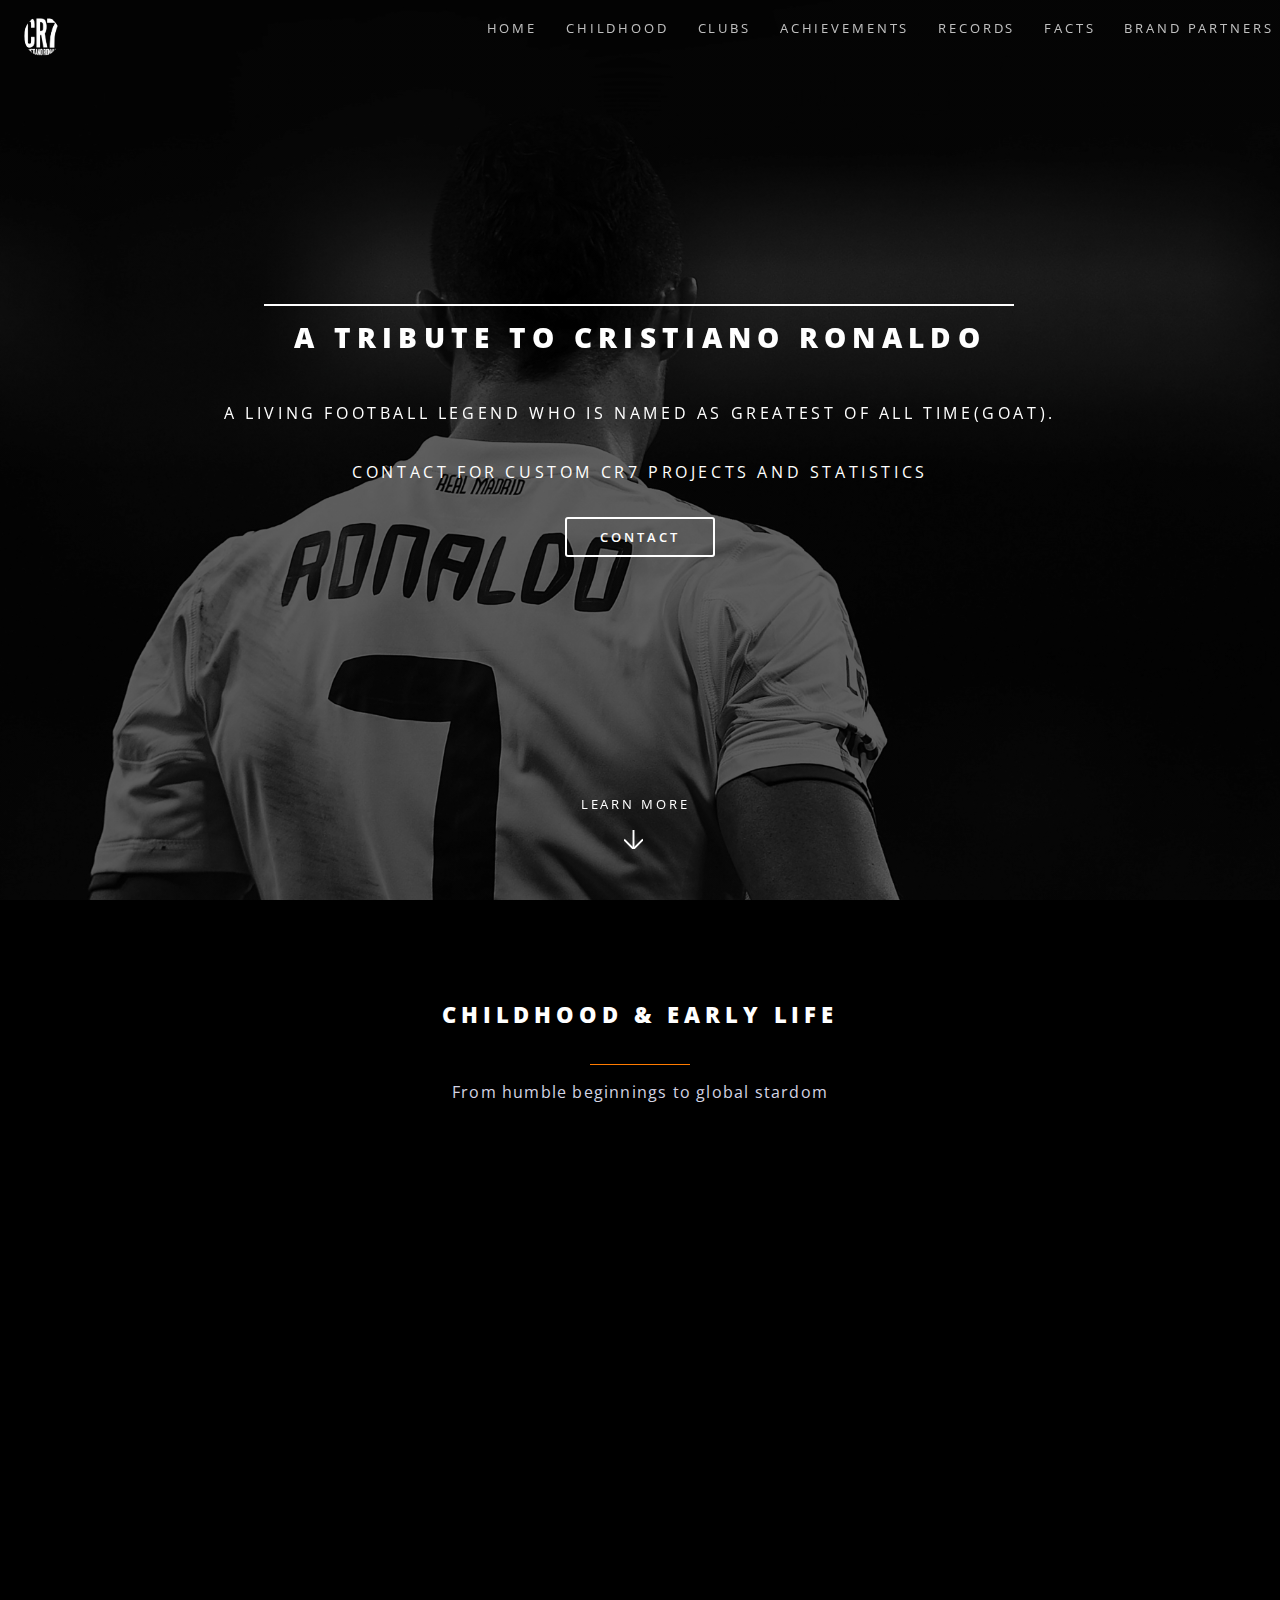
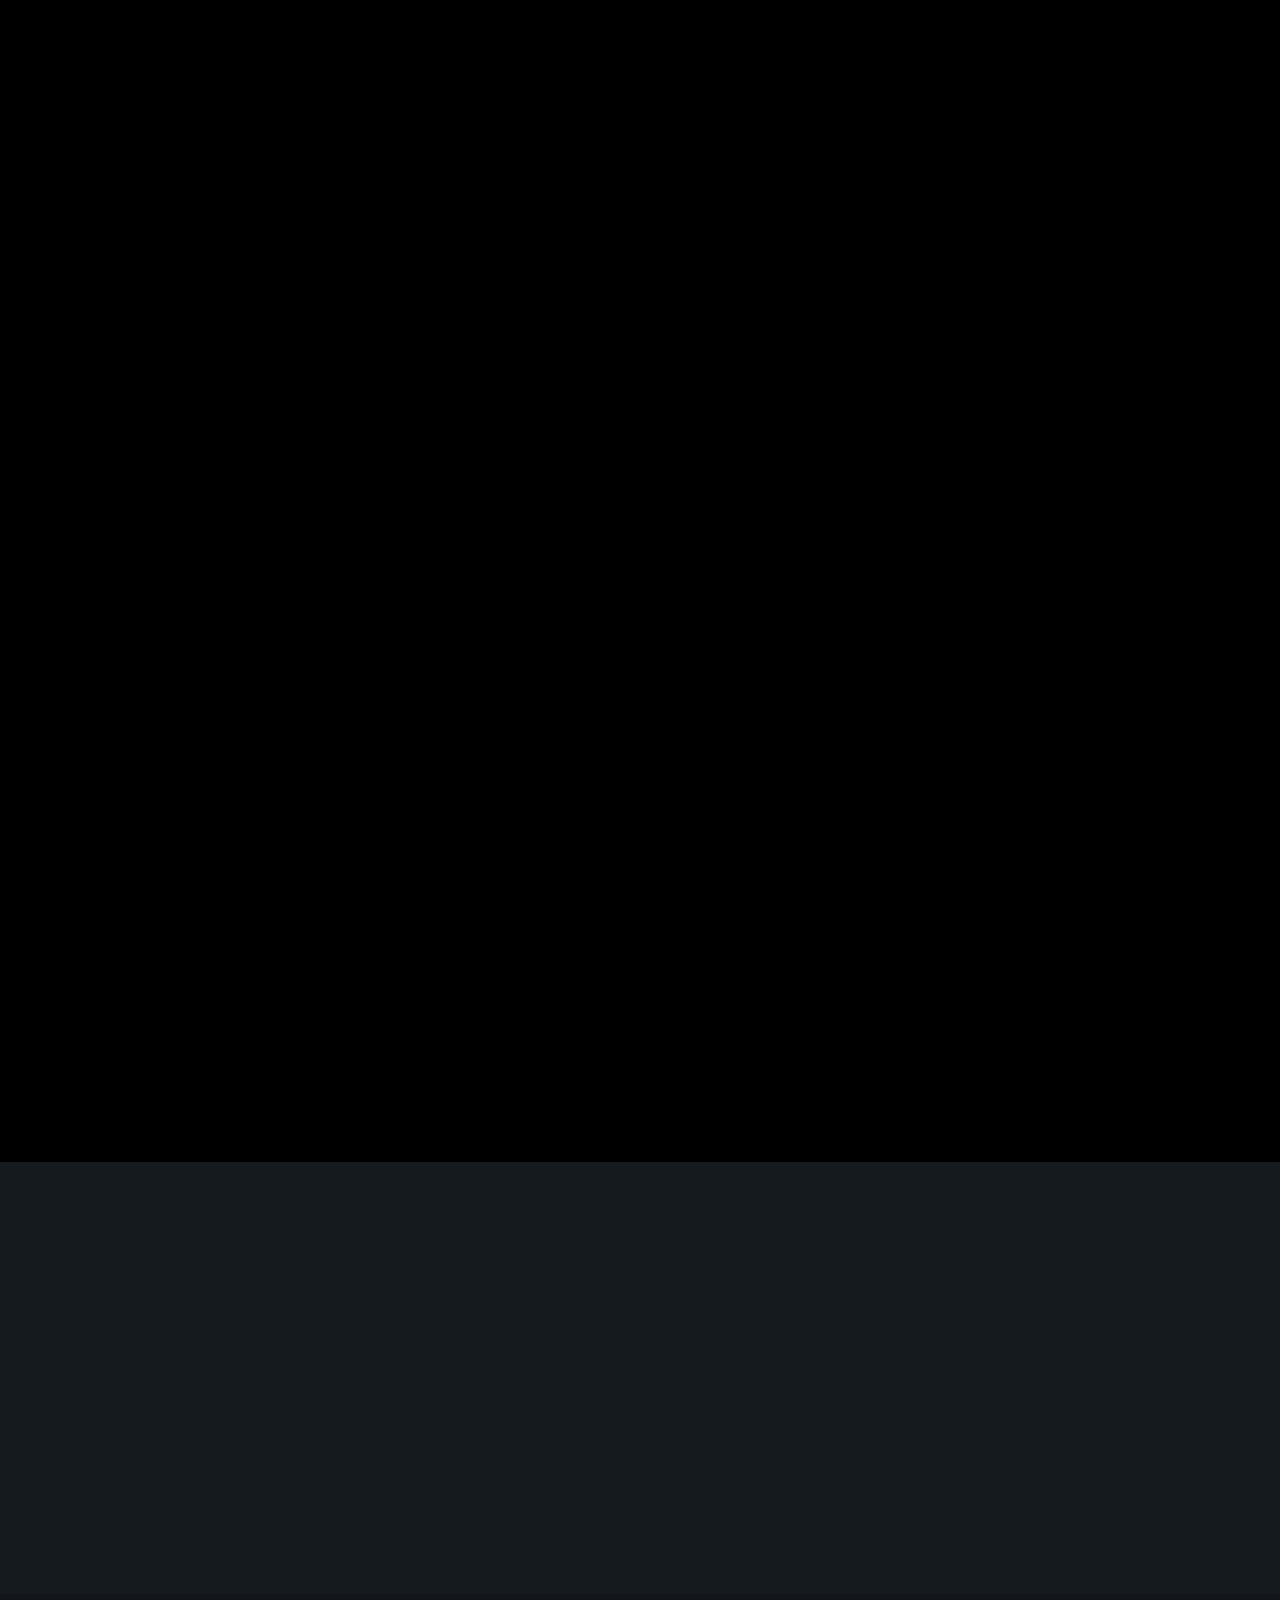
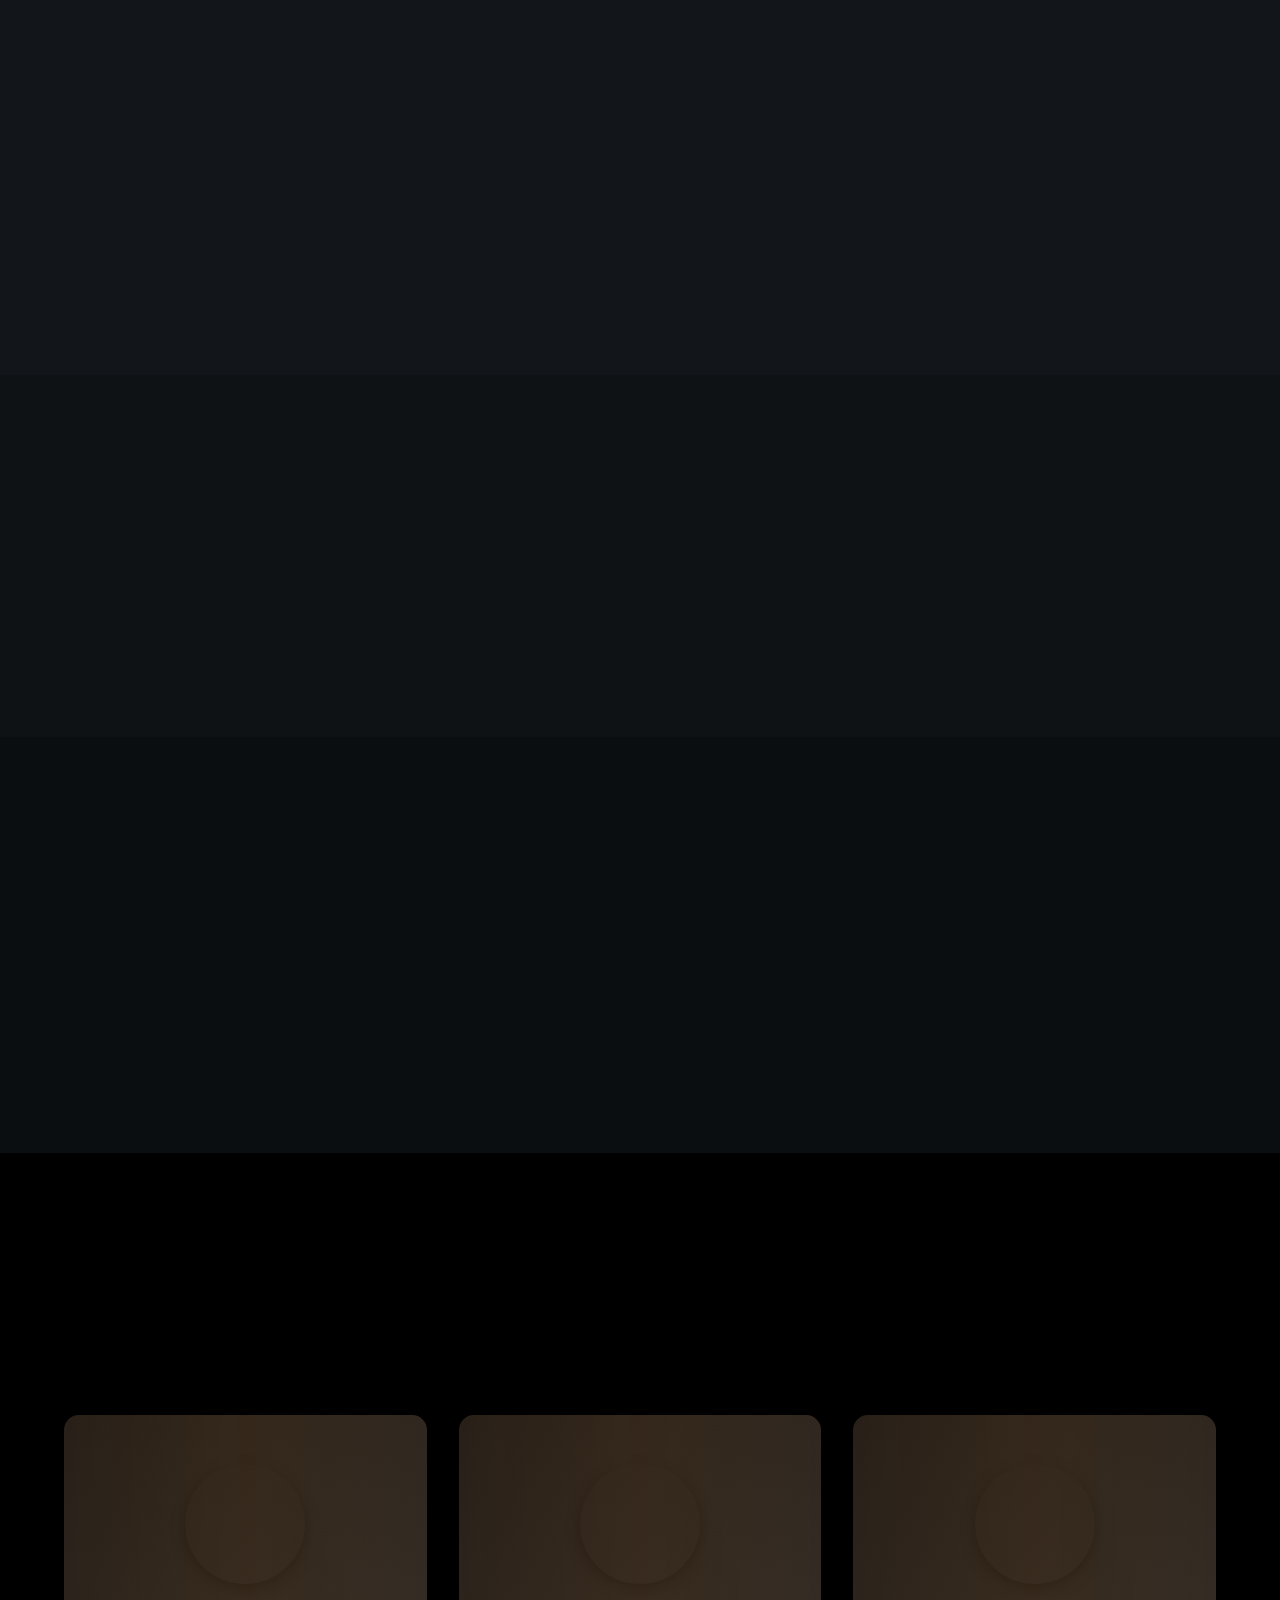
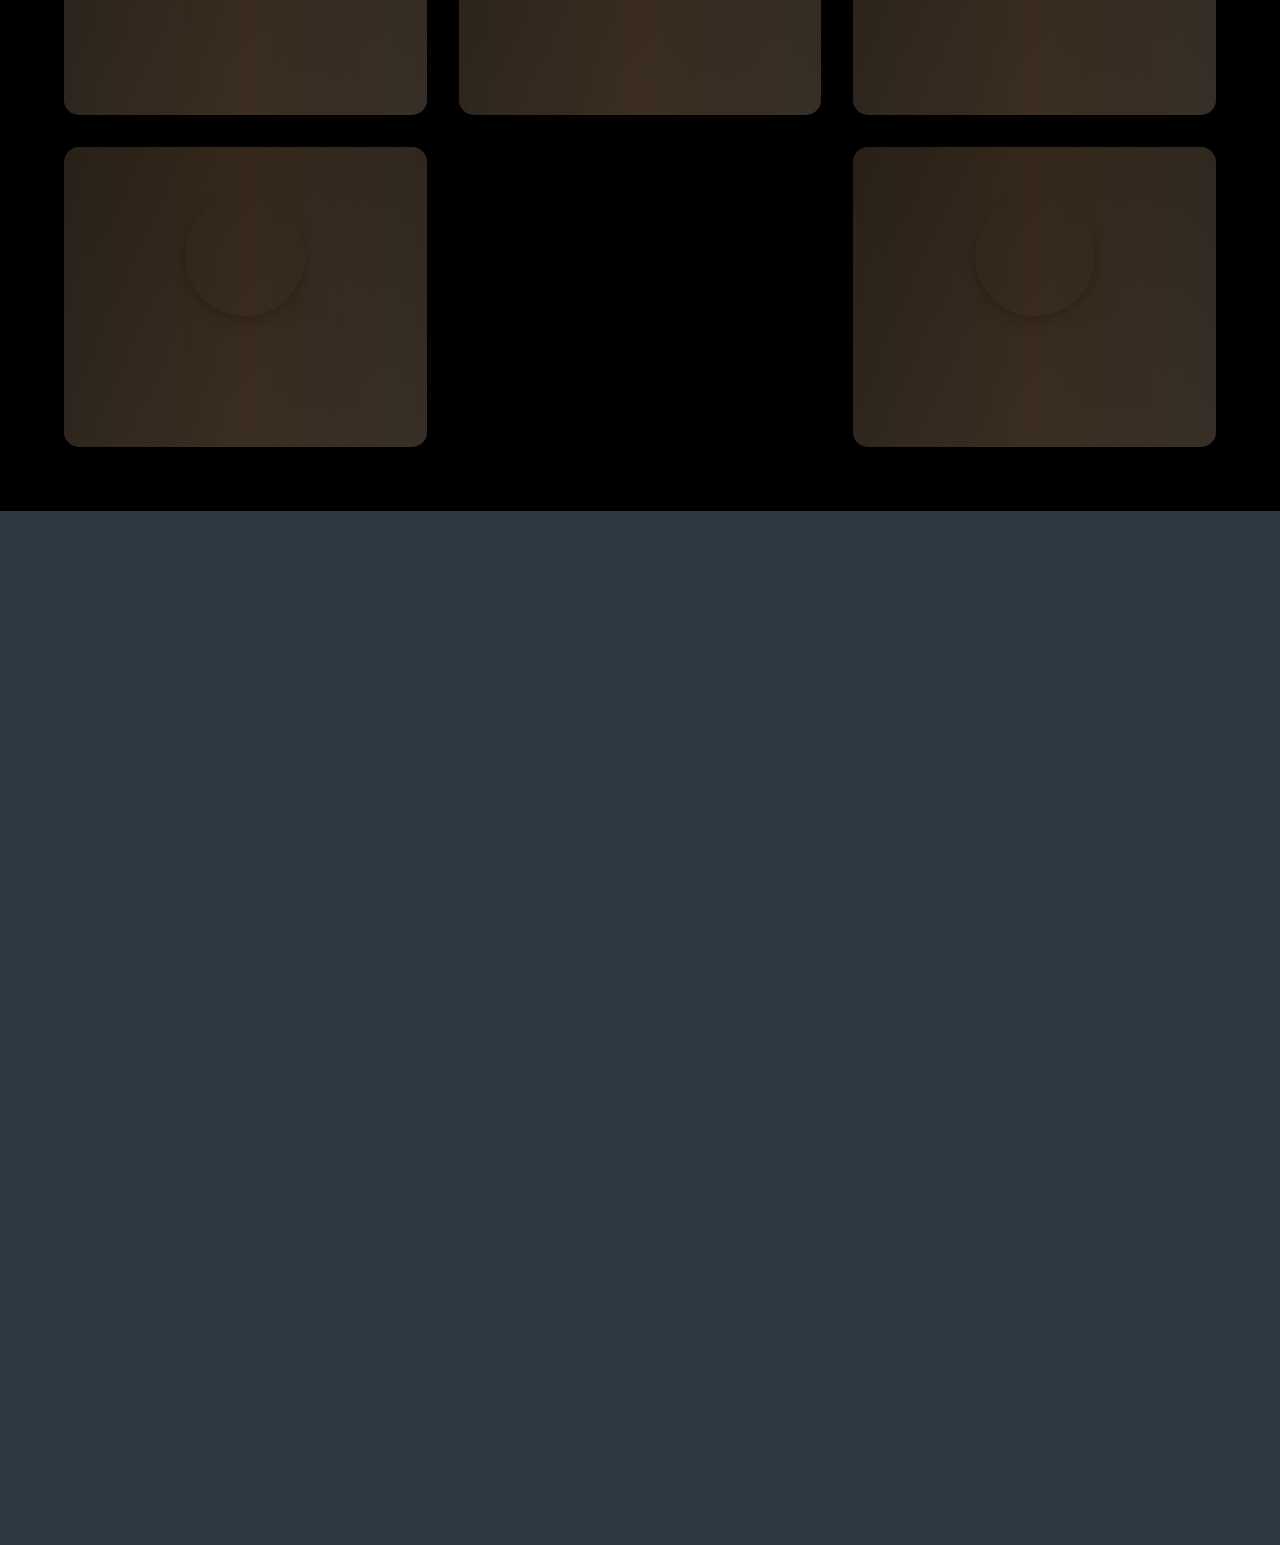
==== commit 6ab4ce2e: "Update index.html" ====
--- a/index.html
+++ b/index.html
@@ -685,14 +685,21 @@
 			<div id="page-wrapper">
 
 				<!-- Header -->
-					<header   id="header" class="alt" style="margin-top: 12px;">
+					<header  data-aos="fade-down"
+					data-aos-easing="linear"
+					data-aos-duration="1500"  id="header" class="alt" style="margin-top: 12px;">
 						<div class="navbar-logo" style="display: flex; align-items: center;">
-							<img src="images/logo.png" alt="CR7 Logo" style="height: 40px; margin-right: 15px;">
+							<img data-aos="fade-up"
+							data-aos-duration="3000" src="images/logo.png" alt="CR7 Logo" style="height: 40px; margin-right: 15px;">
 							<h1 style="transform: translateX(90px);"><a href="index.html">A Tribute to Cristiano Ronaldo</a></h1>
 						</div>
-						<nav  id="nav" >
+						<nav data-aos="fade-down"
+						data-aos-easing="linear"
+						data-aos-duration="1500" id="nav" >
 							<ul>
-								<li class="special" >
+								<li data-aos="fade-down"
+								data-aos-easing="linear"
+								data-aos-duration="1500" class="special" >
 									<a href="#menu" class="menuToggle"><span>Menu</span></a>
 									<div id="menu">
 										<ul>
@@ -833,10 +840,14 @@
 				</script>
 
 				<!-- Banner -->
-					<section  id="banner">
+					<section   id="banner">
 						<div class="inner">
-							<h2 class="glitch" data-text="A Tribute to Cristiano Ronaldo">A Tribute to Cristiano Ronaldo</h2>
-							<p class="reveal-text" data-text="A living football legend who is named as Greatest Of All Time(GOAT).">A living football legend who is named as Greatest Of All Time(GOAT).</p>
+							<h2 data-aos="fade-down-right"
+							data-aos-easing="linear"
+							data-aos-duration="1500" class="glitch" data-text="A Tribute to Cristiano Ronaldo">A Tribute to Cristiano Ronaldo</h2>
+							<p data-aos="fade-down-left"
+							data-aos-easing="linear"
+							data-aos-duration="1500" class="reveal-text" data-text="A living football legend who is named as Greatest Of All Time(GOAT).">A living football legend who is named as Greatest Of All Time(GOAT).</p>
 							<p>Contact for Custom CR7 Projects and Statistics</p>
 							<ul class="actions special">
 								<li><a href="https://t.me/nurwxcs" class="button">Contact</a></li>
@@ -855,12 +866,16 @@
 							
 							<div class="childhood-container">
 								<div class="childhood-image">
-									<img src="childhood.jpg" alt="Young Cristiano Ronaldo with children" style="width: 100%; height: auto; max-width: 500px;"/>
+									<img data-aos="fade-down-left"
+									data-aos-easing="linear"
+									data-aos-duration="1500" src="childhood.jpg" alt="Young Cristiano Ronaldo with children" style="width: 100%; height: auto; max-width: 500px;"/>
 									<div class="image-caption">
 										<span>Ronaldo's passion for helping children stems from his own challenging childhood</span>
 									</div>
 								</div>
-								<div class="childhood-content">
+								<div data-aos="fade-down-right"
+								data-aos-easing="linear"
+								data-aos-duration="1500" class="childhood-content">
 									<p>Born in 1985 in Madeira, Portugal, Cristiano Ronaldo grew up in poverty with his gardener father, cook mother, and three siblings. Named after Ronald Reagan, his childhood was defined by hardship – the entire family shared a single room in their tin-roofed home.</p>
 									
 									<p>At just 12, Ronaldo made the life-changing decision to leave home for Sporting Lisbon's academy. His father's alcoholism cast a shadow over family life, but his mother remained his unwavering supporter, working multiple jobs to fuel his football dreams.</p>
@@ -869,7 +884,8 @@
 								</div>
 							</div>
 							
-							<div class="childhood-quote">
+							<div data-aos="fade-up"
+							data-aos-duration="3000" class="childhood-quote">
 								<blockquote>
 									"We were a little poor, but I had a happy childhood. I didn't have toys and I shared a room with my brothers, but I was happy. I played football in the street with my friends with no shoes, just a ball."
 									<cite>— Cristiano Ronaldo</cite>
@@ -888,31 +904,40 @@
 									}
 								</style>
 								<body>
-								<h2  class="neon-text">Football clubs Cristiano Ronaldo played for</h2>
+								<h2  data-aos="fade-up"
+								data-aos-duration="3000" class="neon-text">Football clubs Cristiano Ronaldo played for</h2>
 								<div  class="row">
 									<div class="carousel-container">
 										<div class="carousel-track">
 											<div class="carousel-slide">
-												<img src="images/Sporting_CP.png" alt="Sporting CP" class="carousel-image">
+												<img data-aos="fade-up"
+												data-aos-duration="3000" src="images/Sporting_CP.png" alt="Sporting CP" class="carousel-image">
 											</div>
 											<div class="carousel-slide">
-												<img src="images/Man_U_Logo.png" alt="Manchester United" class="carousel-image">
+												<img data-aos="fade-up"
+												data-aos-duration="3000" src="images/Man_U_Logo.png" alt="Manchester United" class="carousel-image">
 											</div>
 											<div class="carousel-slide">
-												<img src="images/real.png" alt="Real Madrid CF" class="carousel-image">
+												<img data-aos="fade-up"
+												data-aos-duration="3000" src="images/real.png" alt="Real Madrid CF" class="carousel-image">
 											</div>
 											<div class="carousel-slide">
-												<img src="images/junvetus.png" alt="Juventus" class="carousel-image">
+												<img data-aos="fade-up"
+												data-aos-duration="3000" src="images/junvetus.png" alt="Juventus" class="carousel-image">
 											</div>
 											<div class="carousel-slide">
-												<img src="images/Logo_Al-Nassr.png" alt="Al-Nassr FC" class="carousel-image">
+												<img data-aos="fade-up"
+												data-aos-duration="3000" src="images/Logo_Al-Nassr.png" alt="Al-Nassr FC" class="carousel-image">
 											</div>
 											<div class="carousel-slide">
-												<img src="images/Portuguese_Football_Federation.svg.png" alt="Portugal National Football Team" class="carousel-image">
+												<img data-aos="fade-up"
+												data-aos-duration="3000" src="images/Portuguese_Football_Federation.svg.png" alt="Portugal National Football Team" class="carousel-image">
 											</div>
 										</div>
-										<button class="carousel-button prev">&lt;</button>
-										<button class="carousel-button next">&gt;</button>
+										<button data-aos="fade-up"
+										data-aos-duration="3000" class="carousel-button prev">&lt;</button>
+										<button data-aos="fade-up"
+										data-aos-duration="3000" class="carousel-button next">&gt;</button>
 									</div>
 
 									<style>
@@ -1012,19 +1037,26 @@
 							<meta name="viewport" content="width=device-width", initial-scale="2">
 								<p></br>
 									<ul style="text-align:left;">
-									<li >Sporting CP - (2002-2003)   |   Appearances:31, Goals:5, Assists:4</li>
+									<li data-aos="fade-up"
+									data-aos-duration="3000" >Sporting CP - (2002-2003)   |   Appearances:31, Goals:5, Assists:4</li>
 									<p></p>
-									<li  >Manchester United - (2003-2009)            |   Appearances:292 , Goals:118, Assists:59</li>
+									<li data-aos="fade-up"
+									data-aos-duration="3000" >Manchester United - (2003-2009)            |   Appearances:292 , Goals:118, Assists:59</li>
 									<p></p>
-									<li >Real Mardrid - (2009-2018)                 |   Appearances:438  , Goals:450, Assists:120 </li>
+									<li data-aos="fade-up"
+									data-aos-duration="3000" >Real Mardrid - (2009-2018)                 |   Appearances:438  , Goals:450, Assists:120 </li>
 									<p></p>
-									<li >Juventus - (2018-2021)                     |   Appearances:134 , Goals:101 , Assists:20 </li>
+									<li data-aos="fade-up"
+									data-aos-duration="3000" >Juventus - (2018-2021)                     |   Appearances:134 , Goals:101 , Assists:20 </li>
 									<p></p>
-									<li  >Manchester United - (2021-2022)            |   Appearances:54, Goals:26 , Assists:5 </li>
+									<li data-aos="fade-up"
+									data-aos-duration="3000" >Manchester United - (2021-2022)            |   Appearances:54, Goals:26 , Assists:5 </li>
 									<p></p>
-									<li  >Al Nassr - (2023- counting)                |   Appearances:31 , Goals:31 , Assists:8</li>
+									<li data-aos="fade-up"
+									data-aos-duration="3000" >Al Nassr - (2023- counting)                |   Appearances:31 , Goals:31 , Assists:8</li>
 									<p></p>
-									<li  >Portugal National Football Team - (2003 - counting) |  Appearances:203, Goals:127, Assists:33</li>
+									<li data-aos="fade-up"
+									data-aos-duration="3000" >Portugal National Football Team - (2003 - counting) |  Appearances:203, Goals:127, Assists:33</li>
 								</ul>
 								</p>
 						</div>
@@ -1046,9 +1078,12 @@
 
 				<!-- Two -->
 						<section id="two" class="spotlight">
-							<div class="image"><img src="images/Ronaldo_Euro.jpg" alt="Ronaldo and Portugal winning Euro title" /></div><div class="content">
-								<h2 >First International Trophy<br /></h2>
-								<p > Portugal won their very first Euro title in 2016 with a dramatic win over the host team, France.
+							<div class="image"><img data-aos="fade-up"
+								data-aos-duration="3000" src="images/Ronaldo_Euro.jpg" alt="Ronaldo and Portugal winning Euro title" /></div><div class="content">
+								<h2 data-aos="fade-up"
+								data-aos-duration="3000" >First International Trophy<br /></h2>
+								<p data-aos="fade-up"
+								data-aos-duration="3000" > Portugal won their very first Euro title in 2016 with a dramatic win over the host team, France.
 									Ronaldo was injured after just 25 minutes of the final game which made him leave the pitch in tears. It was a
 									closely-fought contest and Protugal beat France thanks to Eder's late-minute winner in the 109 minute.
 									Ronaldo played a key role despite being forced to leave the pitch and remained as a hero of the game.
@@ -1057,18 +1092,24 @@
 							</div>
 						</section>
 						<section class="spotlight">
-							<div  class="image"><img src="images/Ronaldo_Ballon_d_Or.jpg " alt="Roanldo and his Ballon d'Or" /></div><div class="content">
-								<h2 >5-time World's Best Football Player Award Winner<br /></h2>
-								<p >Cristiano Ronaldo won his first Ballon d'Or award at the age of 23 in 2008 and he is the last Ballon d'Or winner in Premier League so far.
+							<div  class="image"><img data-aos="fade-up"
+								data-aos-duration="3000" src="images/Ronaldo_Ballon_d_Or.jpg " alt="Roanldo and his Ballon d'Or" /></div><div class="content">
+								<h2 data-aos="fade-up"
+								data-aos-duration="3000">5-time World's Best Football Player Award Winner<br /></h2>
+								<p data-aos="fade-up"
+								data-aos-duration="3000" >Cristiano Ronaldo won his first Ballon d'Or award at the age of 23 in 2008 and he is the last Ballon d'Or winner in Premier League so far.
 								In 2013,2014,2016, and 2017, he won this award, making him the player with second most Ballon d'Or. Apart from that, the battel between Cristiano Ronaldo and Lionel Messi who won the same award 7 times
 								is one of the most famous and enduring rivalries in the history of the sport. 
 							</p>
 						</div>
 						</section>
 						<section id="three" class="spotlight">
-							<div  class="image"><img src="images/Ronaldo_UCL.jpg" alt="Ronaldo and Champions League" /></div><div class="content">
-								<h2 >Mr.Champions League<br/></h2>
-								<p >It can be reasonably assumed that Ronaldo is the King of Champions League according to his records and performence in this competition.
+							<div  class="image"><img data-aos="fade-up"
+								data-aos-duration="3000" src="images/Ronaldo_UCL.jpg" alt="Ronaldo and Champions League" /></div><div class="content">
+								<h2 data-aos="fade-up"
+								data-aos-duration="3000" >Mr.Champions League<br/></h2>
+								<p  data-aos="fade-up"
+								data-aos-duration="3000">It can be reasonably assumed that Ronaldo is the King of Champions League according to his records and performence in this competition.
 									He is all-time leading goalscorer with 140 goals alongside with the record of the player with most assists in the
 									history of competition. Furthermore to that, he scored most goals in the finals other than any players who participated
 									in UCL. Last but not the least, he won UCL 5-times together with 8 other players, meaning that only 9 players in this World
@@ -1077,9 +1118,12 @@
 							</div>
 						</section>
 						<section class="spotlight">
-							<div  class="image"><img src="images/Ronaldo_Family.jpg" alt="Ronaldo and his family"/></div><div class="content">
-								<h2 >Family Life<br/></h2>
-								<p>To date, Ronaldo has five children, with three of the children born to two surrogate mothers. 
+							<div  class="image"><img data-aos="fade-up"
+								data-aos-duration="3000" src="images/Ronaldo_Family.jpg" alt="Ronaldo and his family"/></div><div class="content">
+								<h2  data-aos="fade-up"
+								data-aos-duration="3000">Family Life<br/></h2>
+								<p data-aos="fade-up"
+								data-aos-duration="3000"> To date, Ronaldo has five children, with three of the children born to two surrogate mothers. 
 									His first son, Cristiano Ronaldo Jr, 11, was born on June 17, 2010, in the United States.
 									 Cristiano Jr's family nickname is Cristianinho, which means "little Cristiano". Ronaldo is living together with his girlfriend Georgina
 									in Saudi Arabia. The couple says the birth of their baby girl has "given us the strength to live this moment."
@@ -1097,8 +1141,10 @@
 					<section id="facts" class="wrapper style2 special">
 						<div class="inner">
 							<header class="major">
-								<h2>Fascinating Facts About Ronaldo</h2>
-								<p>Discover what makes CR7 truly extraordinary</p>
+								<h2 data-aos="fade-up"
+								data-aos-duration="3000">Fascinating Facts About Ronaldo</h2>
+								<p data-aos="fade-up"
+								data-aos-duration="3000">Discover what makes CR7 truly extraordinary</p>
 							</header>
 							
 							<div class="facts-container">
@@ -1106,14 +1152,19 @@
 									<div class="fact-card-inner">
 										<div class="fact-card-front">
 											<div class="fact-image">
-												<img src="physical.jpg" alt="Physical Marvel">
+												<img data-aos="fade-up"
+												data-aos-duration="3000" src="physical.jpg" alt="Physical Marvel">
 											</div>
-											<h3>Physical Marvel</h3>
-											<span class="tap-hint">Tap to reveal</span>
+											<h3 data-aos="fade-up"
+											data-aos-duration="3000">Physical Marvel</h3>
+											<span class="tap-hint" data-aos="fade-up"
+											data-aos-duration="3000">Tap to reveal</span>
 										</div>
 										<div class="fact-card-back">
-											<h3>Physical Marvel</h3>
-											<p>Ronaldo's body fat is around 7%, and he can run at 33.6 km/h, jump 78cm from standing, and his heart rate is only 60-65 BPM at rest.</p>
+											<h3 data-aos="fade-up"
+											data-aos-duration="3000">Physical Marvel</h3>
+											<p data-aos="fade-up"
+											data-aos-duration="3000">Ronaldo's body fat is around 7%, and he can run at 33.6 km/h, jump 78cm from standing, and his heart rate is only 60-65 BPM at rest.</p>
 										</div>
 									</div>
 								</div>
@@ -1122,14 +1173,19 @@
 									<div class="fact-card-inner">
 										<div class="fact-card-front">
 											<div class="fact-image">
-												<img src="mental.jpg" alt="Mental Strength">
+												<img data-aos="fade-up"
+												data-aos-duration="3000" src="mental.jpg" alt="Mental Strength">
 											</div>
-											<h3>Mental Strength</h3>
-											<span class="tap-hint">Tap to reveal</span>
+											<h3 data-aos="fade-up"
+											data-aos-duration="3000">Mental Strength</h3>
+											<span class="tap-hint" data-aos="fade-up"
+											data-aos-duration="3000">Tap to reveal</span>
 										</div>
 										<div class="fact-card-back">
-											<h3>Mental Strength</h3>
-											<p>Ronaldo sleeps 5 times a day for 90 minutes each instead of once at night, following a specialized sleep schedule designed to maximize performance.</p>
+											<h3 data-aos="fade-up"
+											data-aos-duration="3000">Mental Strength</h3>
+											<p data-aos="fade-up"
+											data-aos-duration="3000">Ronaldo sleeps 5 times a day for 90 minutes each instead of once at night, following a specialized sleep schedule designed to maximize performance.</p>
 										</div>
 									</div>
 								</div>
@@ -1138,14 +1194,19 @@
 									<div class="fact-card-inner">
 										<div class="fact-card-front">
 											<div class="fact-image">
-												<img src="record.jpg" alt="Record Breaker">
+												<img data-aos="fade-up"
+												data-aos-duration="3000" src="record.jpg" alt="Record Breaker">
 											</div>
-											<h3>Record Breaker</h3>
-											<span class="tap-hint">Tap to reveal</span>
+											<h3 data-aos="fade-up"
+											data-aos-duration="3000">Record Breaker</h3>
+											<span class="tap-hint" data-aos="fade-up"
+											data-aos-duration="3000">Tap to reveal</span>
 										</div>
 										<div class="fact-card-back">
-											<h3>Record Breaker</h3>
-											<p>Ronaldo is the first player to score 800+ career goals in official matches and holds the record for most goals in the UEFA Champions League (140).</p>
+											<h3 data-aos="fade-up"
+											data-aos-duration="3000">Record Breaker</h3>
+											<p data-aos="fade-up"
+											data-aos-duration="3000">Ronaldo is the first player to score 800+ career goals in official matches and holds the record for most goals in the UEFA Champions League (140).</p>
 										</div>
 									</div>
 								</div>
@@ -1154,14 +1215,41 @@
 									<div class="fact-card-inner">
 										<div class="fact-card-front">
 											<div class="fact-image">
-												<img src="charity.jpg" alt="Charitable Work">
+												<img data-aos="fade-up"
+												data-aos-duration="3000" src="charity.jpg" alt="Charitable Work">
 											</div>
-											<h3>Charitable Work</h3>
-											<span class="tap-hint">Tap to reveal</span>
+												<h3 data-aos="fade-up"
+												data-aos-duration="3000">Charitable Work</h3>
+											<span class="tap-hint" data-aos="fade-up"
+											data-aos-duration="3000">Tap to reveal</span>
 										</div>
 										<div class="fact-card-back">
-											<h3>Charitable Work</h3>
-											<p>Ronaldo has donated millions to various charities, paid for a child's brain surgery, and regularly donates blood, refusing to get tattoos so he can continue donating.</p>
+											<h3 data-aos="fade-up"
+											data-aos-duration="3000">Charitable Work</h3>
+											<p data-aos="fade-up"
+											data-aos-duration="3000">Ronaldo has donated millions to various charities, paid for a child's brain surgery, and regularly donates blood, refusing to get tattoos so he can continue donating.</p>
+										</div>
+									</div>
+								</div>
+								
+								<div data-aos="fade-up"
+								data-aos-duration="3000" class="fact-card">
+									<div class="fact-card-inner">
+										<div class="fact-card-front">
+											<div class="fact-image">
+												<img data-aos="fade-up"
+												data-aos-duration="3000" src="global.jpg" alt="Global Influence">
+											</div>
+											<h3 data-aos="fade-up"
+											data-aos-duration="3000">Global Influence</h3>
+											<span class="tap-hint" data-aos="fade-up"
+											data-aos-duration="3000">Tap to reveal</span>
+										</div>
+										<div class="fact-card-back">
+											<h3 data-aos="fade-up"
+											data-aos-duration="3000">Global Influence</h3>
+											<p data-aos="fade-up"
+											data-aos-duration="3000">Ronaldo is the most followed person on Instagram with over 600 million followers and has a lifetime contract with Nike worth over $1 billion.</p>
 										</div>
 									</div>
 								</div>
@@ -1170,30 +1258,19 @@
 									<div class="fact-card-inner">
 										<div class="fact-card-front">
 											<div class="fact-image">
-												<img src="global.jpg" alt="Global Influence">
+												<img data-aos="fade-up"
+												data-aos-duration="3000" src="skilss.jpg" alt="Skill Mastery">
 											</div>
-											<h3>Global Influence</h3>
-											<span class="tap-hint">Tap to reveal</span>
+											<h3 data-aos="fade-up"
+											data-aos-duration="3000">Skill Mastery</h3>
+											<span class="tap-hint" data-aos="fade-up"
+											data-aos-duration="3000">Tap to reveal</span>
 										</div>
 										<div class="fact-card-back">
-											<h3>Global Influence</h3>
-											<p>Ronaldo is the most followed person on Instagram with over 600 million followers and has a lifetime contract with Nike worth over $1 billion.</p>
-										</div>
-									</div>
-								</div>
-								
-								<div class="fact-card">
-									<div class="fact-card-inner">
-										<div class="fact-card-front">
-											<div class="fact-image">
-												<img src="skilss.jpg" alt="Skill Mastery">
-											</div>
-											<h3>Skill Mastery</h3>
-											<span class="tap-hint">Tap to reveal</span>
-										</div>
-										<div class="fact-card-back">
-											<h3>Skill Mastery</h3>
-											<p>Ronaldo's free kick can reach speeds of 130 km/h, and he can perform 7 stepovers in 0.8 seconds. His vertical leap is higher than the average NBA player.</p>
+											<h3 data-aos="fade-up"
+											data-aos-duration="3000">Skill Mastery</h3>
+											<p data-aos="fade-up"
+											data-aos-duration="3000">Ronaldo's free kick can reach speeds of 130 km/h, and he can perform 7 stepovers in 0.8 seconds. His vertical leap is higher than the average NBA player.</p>
 										</div>
 									</div>
 								</div>
@@ -1279,15 +1356,19 @@
 					}
 				</script>
 				</section>
-				<section id="brands" class="wrapper style1 special">
+				<section  data-aos="fade-down"
+				data-aos-easing="linear"
+				data-aos-duration="1500" id="brands" class="wrapper style1 special">
 					<div class="inner">
 						<header class="major">
 							<h2 class="neon-text">Brand Partners</h2>
-							<p>Cristiano Ronaldo's Official Brand Partnerships</p>
+							<p data-aos="fade-up"
+							data-aos-duration="3000">Cristiano Ronaldo's Official Brand Partnerships</p>
 						</header>
 						<div id="brand-partners" class="grid"></div>
 						<div id="loading-brands" style="text-align: center; padding: 2rem;">
-							<p>Loading brand partners...</p>
+							<p data-aos="fade-up"
+							data-aos-duration="3000">Loading brand partners...</p>
 						</div>
 					</div>
 				</section>
@@ -1296,7 +1377,9 @@
 <script src="assets/js/main.js"></script>
 
 <!-- Footer -->
-<footer id="new-footer">
+<footer data-aos="fade-down"
+data-aos-easing="linear"
+data-aos-duration="1500" id="new-footer">
     <div class="footer-container">
         <div class="footer-column">
             <h3>About CR7</h3>
@@ -1470,7 +1553,7 @@
     }
 </style>
 
-<script>AOS.init();</script>
+
 <link rel="stylesheet" href="https://cdnjs.cloudflare.com/ajax/libs/font-awesome/6.4.0/css/all.min.css">
 <script src="assets/js/jquery.min.js"></script>
 <script src="assets/js/jquery.scrollex.min.js"></script>
@@ -1481,7 +1564,11 @@
 <script src="assets/js/main.js"></script>
 <script src="assets/js/aos.js"></script>
 <script src="https://unpkg.com/aos@2.3.1/dist/aos.js"></script>
+<script>AOS.init();</script>
 	</body>
 </html>
 
 
+
+
+
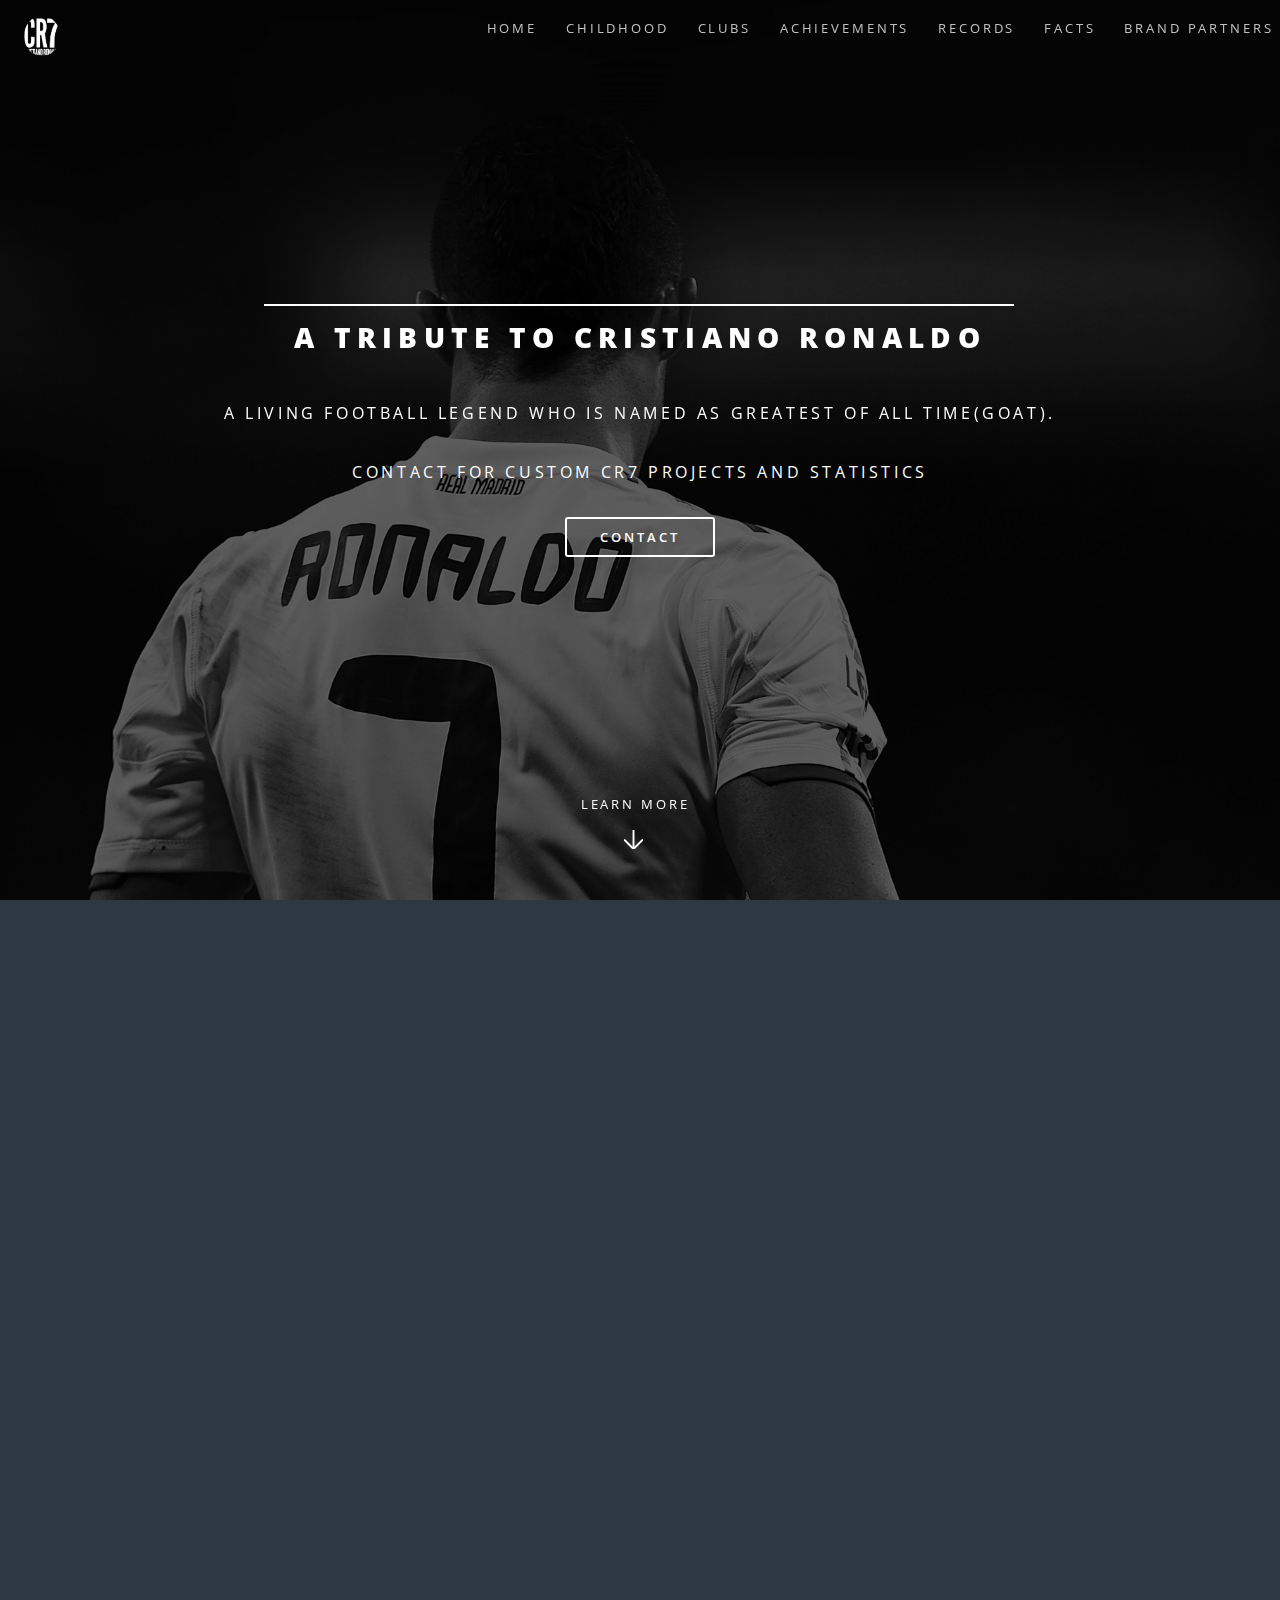
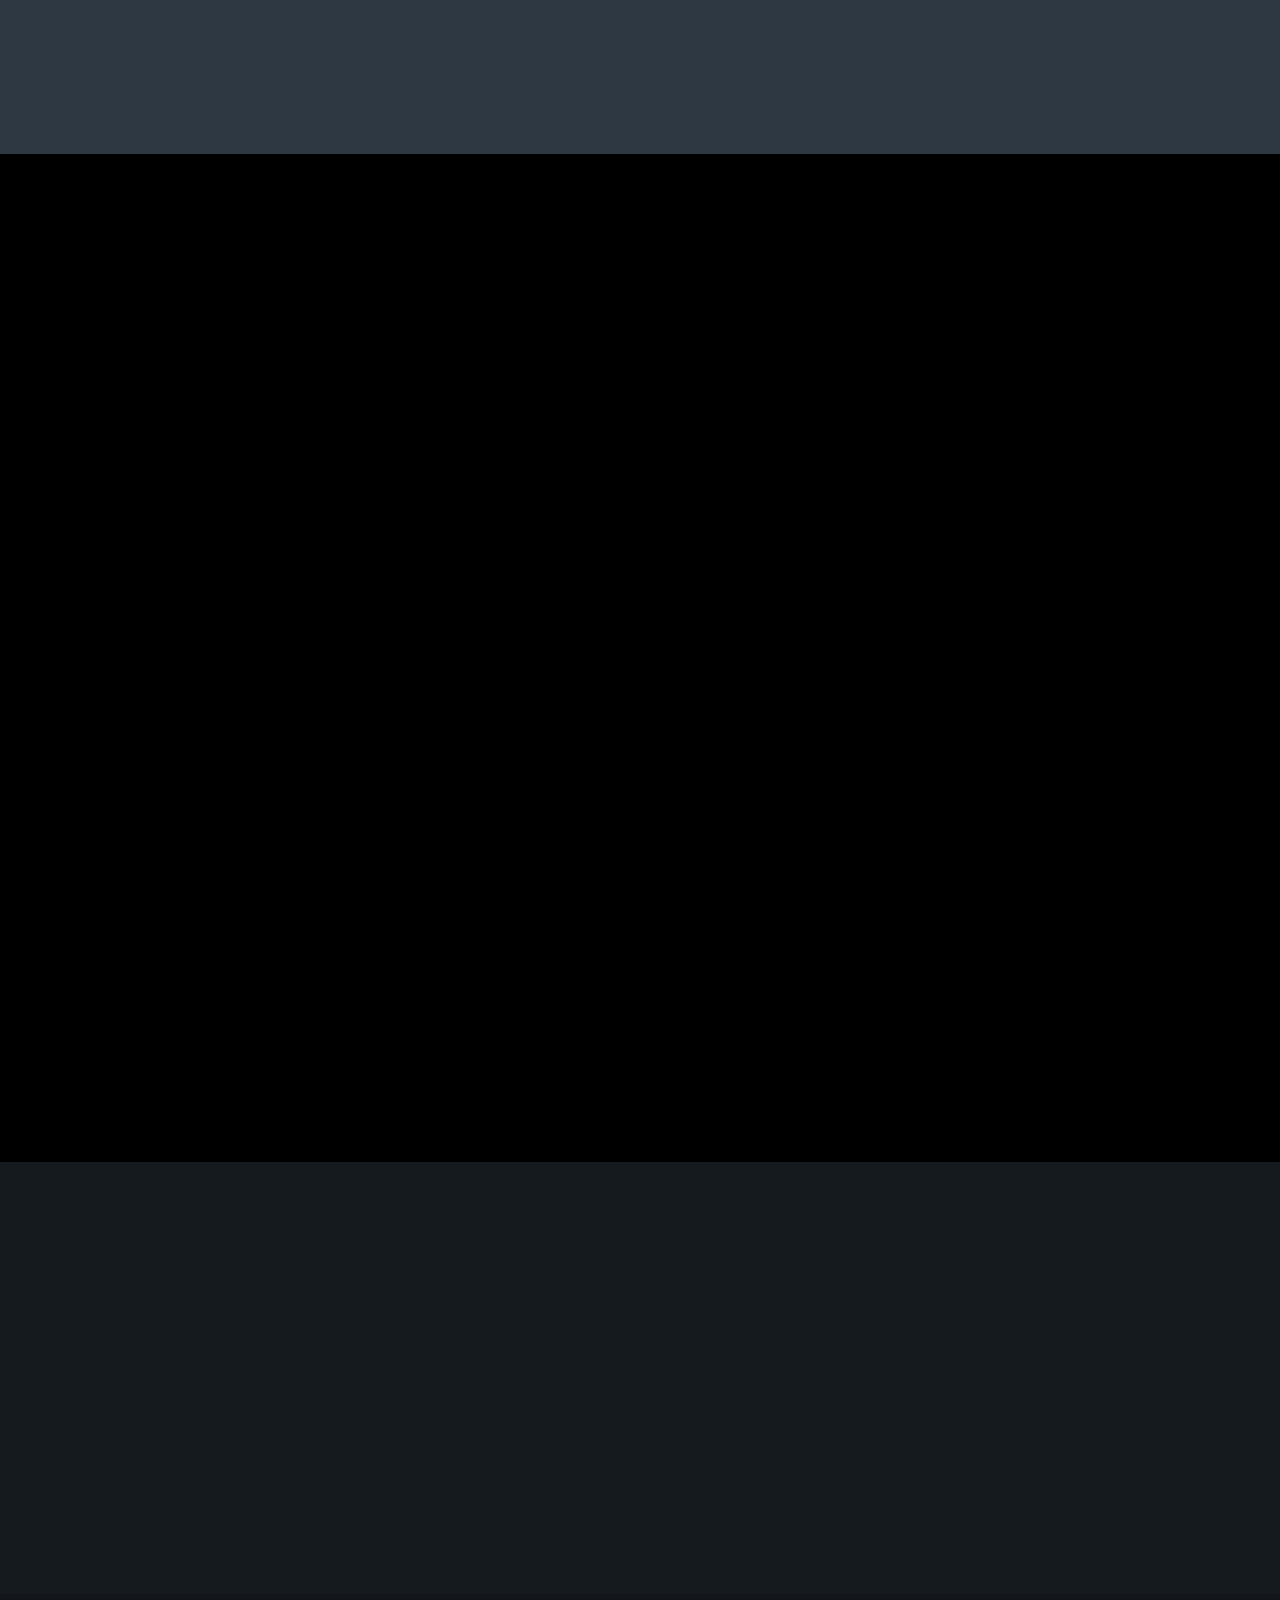
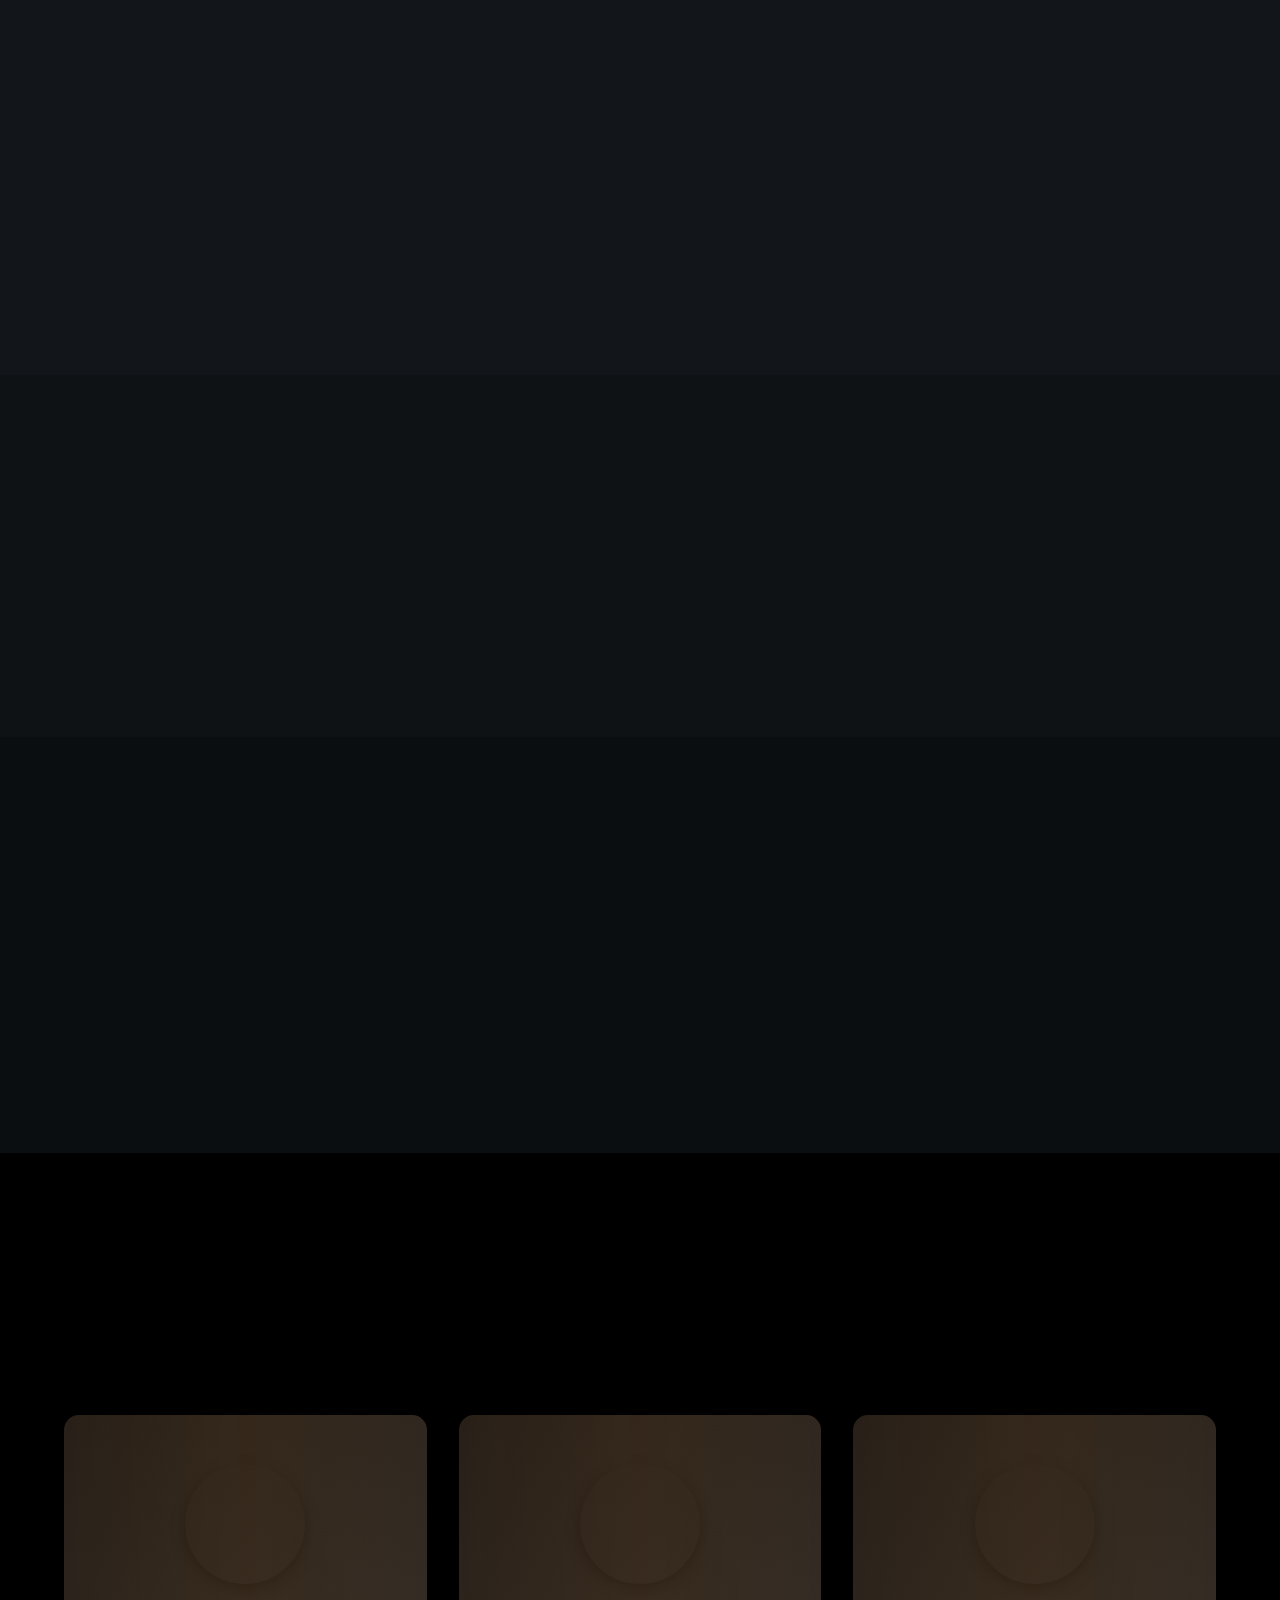
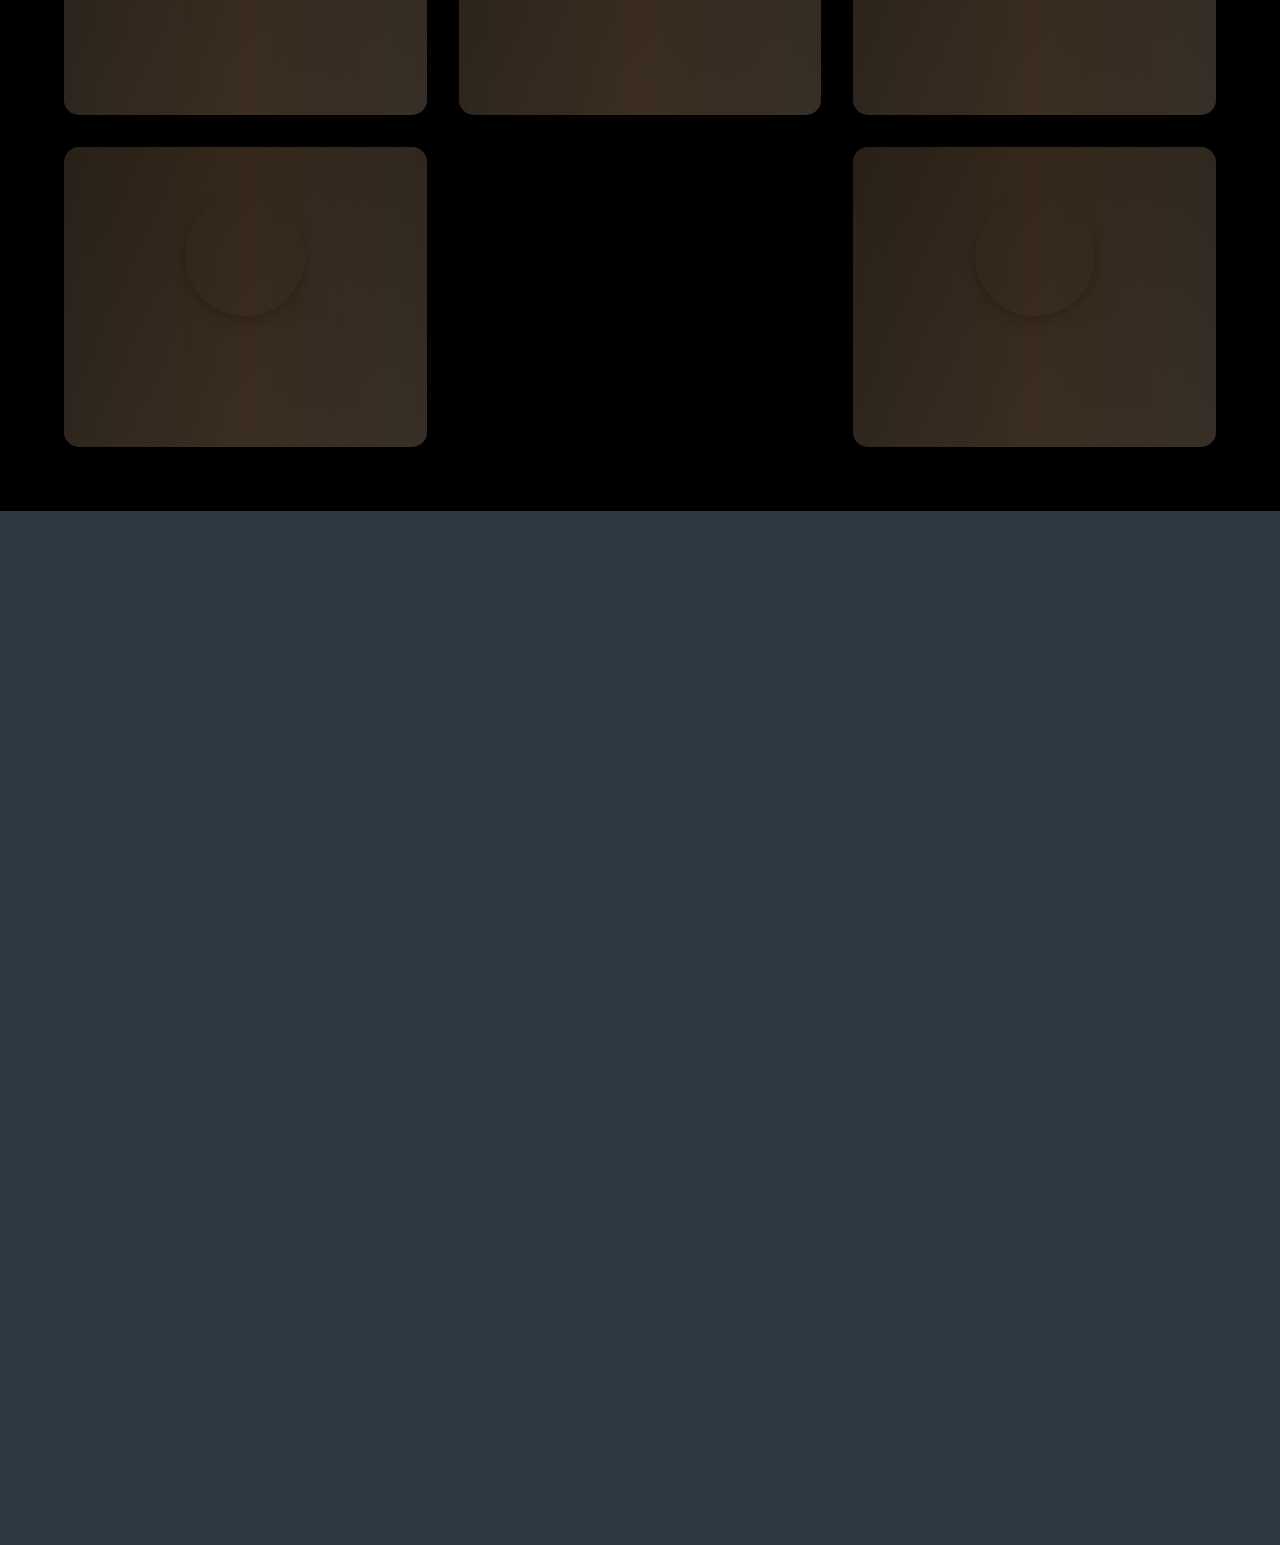
==== commit 7d83ca7e: "Update index.html" ====
--- a/index.html
+++ b/index.html
@@ -7,11 +7,8 @@
 </head>
 <body>
 	<!DOCTYPE HTML>
-<!--
-	Spectral by HTML5 UP
-	html5up.net | @ajlkn
-	Free for personal and commercial use under the CCA 3.0 license (html5up.net/license)
--->
+
+
 <html>  
 	<head>
 		<title>A Tribute to Cristiano Ronaldo</title>
@@ -20,9 +17,9 @@
 		<link rel="stylesheet" href="assets/css/main.css" />																																																																						<link href="https://unpkg.com/aos@2.3.1/dist/aos.css" rel="stylesheet">
 
 		<style>
-			/* Impressive hover animations and transitions */
-			
-			/* 3D text effect on hover for headings */
+			
+			
+			
 			h2:hover, h3:hover {
 				transform: perspective(500px) rotateX(15deg) scale(1.1);
 				text-shadow: 0 5px 15px rgba(0,0,0,0.5);
@@ -30,62 +27,62 @@
 				color: #ff7b00;
 			}
 			
-			/* Glowing pulse effect for buttons */
+			
 			.button {
 				position: relative;
 				overflow: hidden;
 				transition: all 0.3s ease;
 			}
 			
-			/* Magnetic hover effect for club logos */
+		
 			.column img {
 				transition: transform 0.5s cubic-bezier(0.175, 0.885, 0.32, 1.275);
 				cursor: pointer;
 			}
 			
-			/* Text reveal animation for paragraphs */
+		
 			p {
 				position: relative;
 				overflow: hidden;
 			}
 			
-			/* Spotlight image zoom and tilt effect */
+			
 			.spotlight .image {
 				overflow: hidden;
 			}
 			
-			/* Features icon hover effect */
+		
 			.features li {
 				transition: all 0.5s ease;
 			}
 			
-			/* Navigation menu hover effect */
+			
 			#desktop-menu li a {
 				position: relative;
 				transition: all 0.3s ease;
 			}
 			
-			/* Banner text animation */
+		
 			#banner h2 {
 				position: relative;
 			}
 			
-			/* Footer icons hover effect */
+			
 			#footer .icons a {
 				transition: all 0.3s ease;
 			}
 			
-			/* Navbar logo hover effect */
+			
 			.navbar-logo img {
 				transition: all 0.5s ease;
 			}
 			
-			/* List items hover effect */
+			
 			ul li {
 				transition: all 0.3s ease;
 			}
 			
-			/* Particle background */
+			
 			#particles-js {
 				position: absolute;
 				width: 100%;
@@ -95,39 +92,39 @@
 				z-index: -1;
 			}
 			
-			/* Glitch effect for banner title */
+			
 			.glitch {
 				position: relative;
 			}
 			
-			/* Floating animation for club logos */
+			
 			@keyframes float {
 				0% { transform: translateY(0px); }
 				50% { transform: translateY(-10px); }
 				100% { transform: translateY(0px); }
 			}
 			
-			/* Neon text effect for section titles */
+			
 			.neon-text {
 				color: #fff;
 				text-shadow: 0 2px 4px rgba(0, 0, 0, 0.5);
 				position: relative;
 			}
 			
-			/* Tilt effect for feature boxes */
+		
 			.tilt {
 				transform-style: preserve-3d;
 				transform: perspective(1000px);
 			}
 			
-			/* Reveal text effect */
+			
 			.reveal-text {
 				position: relative;
 				color: transparent;
 				overflow: hidden;
 			}
 			
-			/* Brand Partners Grid */
+			
 			.grid {
 				display: grid;
 				grid-template-columns: repeat(5, 1fr);
@@ -135,7 +132,7 @@
 				margin-top: 3rem;
 			}
 			
-			/* Facts About Ronaldo Section Styles */
+			
 			.facts-container {
 				display: grid;
 				grid-template-columns: repeat(auto-fit, minmax(300px, 1fr));
@@ -143,7 +140,7 @@
 				margin-top: 3rem;
 			}
 			
-			/* Childhood Section Styles */
+			
 			.childhood-container {
 				display: flex;
 				flex-wrap: wrap;
@@ -152,7 +149,7 @@
 				align-items: center;
 			}
 			
-			/* Glowing pulse effect for buttons */
+			
 			.button:hover {
 				transform: translateY(-5px);
 				box-shadow: 0 10px 25px rgba(255, 123, 0, 0.5);
@@ -165,13 +162,13 @@
 				100% { box-shadow: 0 0 0 0 rgba(255, 123, 0, 0); }
 			}
 			
-			/* Magnetic hover effect for club logos */
+			
 			.column img:hover {
 				transform: scale(1.3) rotate(10deg);
 				filter: drop-shadow(0 0 10px rgba(255, 255, 255, 0.8));
 			}
 			
-			/* Text reveal animation for paragraphs */
+			
 			p:hover {
 				background: linear-gradient(90deg, #ff7b00, #ff0000, #ff7b00);
 				background-size: 200% auto;
@@ -189,7 +186,7 @@
 				}
 			}
 			
-			/* Spotlight image zoom and tilt effect */
+			
 			.spotlight .image img {
 				transition: transform 0.8s ease;
 			}
@@ -199,7 +196,7 @@
 				filter: saturate(1.5) contrast(1.1);
 			}
 			
-			/* Features icon hover effect */
+			
 			.features li:hover {
 				transform: translateY(-10px);
 				background: linear-gradient(135deg, #ff7b00 0%, #ff0000 100%);
@@ -212,12 +209,12 @@
 				-webkit-text-fill-color: white;
 			}
 			
-			/* Navigation menu hover effect */
+		
 			#desktop-menu li a::before {
 				width: 100%;
 			}
 			
-			/* Banner text animation */
+			
 			#banner h2:hover {
 				animation: shake 0.5s cubic-bezier(.36,.07,.19,.97) both;
 				transform: translate3d(0, 0, 0);
@@ -230,7 +227,7 @@
 				40%, 60% { transform: translate3d(4px, 0, 0); }
 			}
 			
-			/* Footer icons hover effect */
+			
 			#footer .icons a:hover {
 				transform: translateY(-5px) rotate(360deg) scale(1.2);
 				color: #ff7b00;
@@ -288,7 +285,7 @@
 				100% { clip-path: inset(10% 0 31% 0); }
 			}
 			
-			/* Floating animation for club logos */
+			
 			.column img {
 				animation: float 3s ease-in-out infinite;
 			}
@@ -395,7 +392,7 @@
 				color: #ff7b00;
 			}
 			
-			/* Facts About Ronaldo Section Styles */
+			
 			.fact-card {
 				height: 300px;
 				perspective: 1000px;
@@ -550,7 +547,7 @@
 				}
 			}
 			
-			/* Childhood Section Styles */
+			
 			.childhood-image {
 				flex: 1;
 				min-width: 300px;
@@ -681,10 +678,10 @@
 		</style>
 	</head>
 	<body class="landing is-preload">
-		<!-- Page Wrapper -->
+		
 			<div id="page-wrapper">
 
-				<!-- Header -->
+				
 					<header  data-aos="fade-down"
 					data-aos-easing="linear"
 					data-aos-duration="1500"  id="header" class="alt" style="margin-top: 12px;">
@@ -718,7 +715,7 @@
 						</nav>
 					</header>
 
-				<!-- Add this CSS to make the menu horizontal on larger screens -->
+				
 				<style>
 					@media screen and (min-width: 980px) {
 						#header nav ul li.special {
@@ -759,7 +756,7 @@
 							display: none !important;
 						}
 						
-						/* Add the horizontal menu items */
+						
 						#header nav:before {
 							content: '';
 							display: block;
@@ -778,7 +775,7 @@
 						}
 					}
 					
-					/* Hide desktop menu on mobile */
+					
 					#desktop-menu {
 						display: none;
 					}
@@ -807,7 +804,7 @@
 					}
 				</style>
 
-				<!-- Add this right after the existing nav element -->
+				
 				<script>
 					document.addEventListener('DOMContentLoaded', function() {
 						// Create desktop menu
@@ -857,7 +854,7 @@
 					</section>
 
 				<!-- Childhood -->
-					<section id="childhood" class="wrapper style3 special">
+					<section data-aos="fade-up" id="childhood" class="wrapper style3 special">
 						<div class="inner">
 							<header class="major">
 								<h2 class="neon-text">Childhood & Early Life</h2>
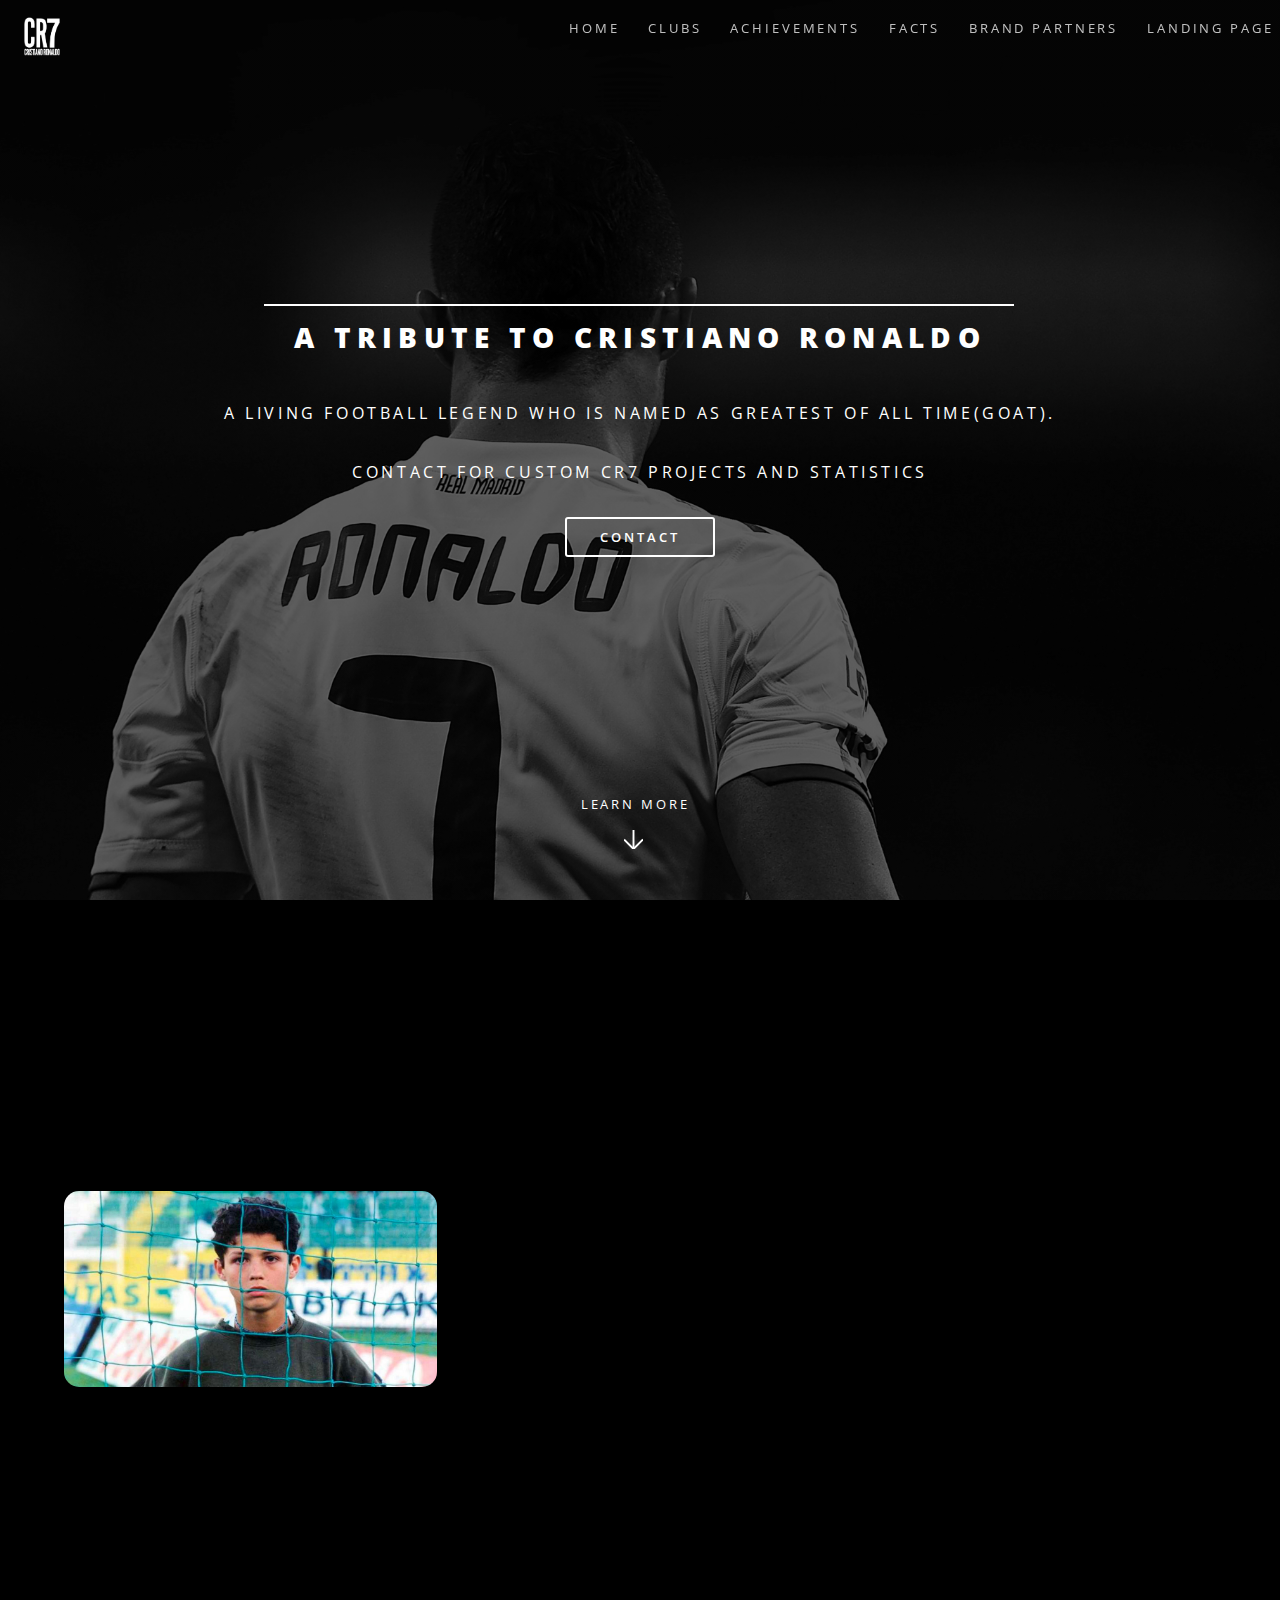
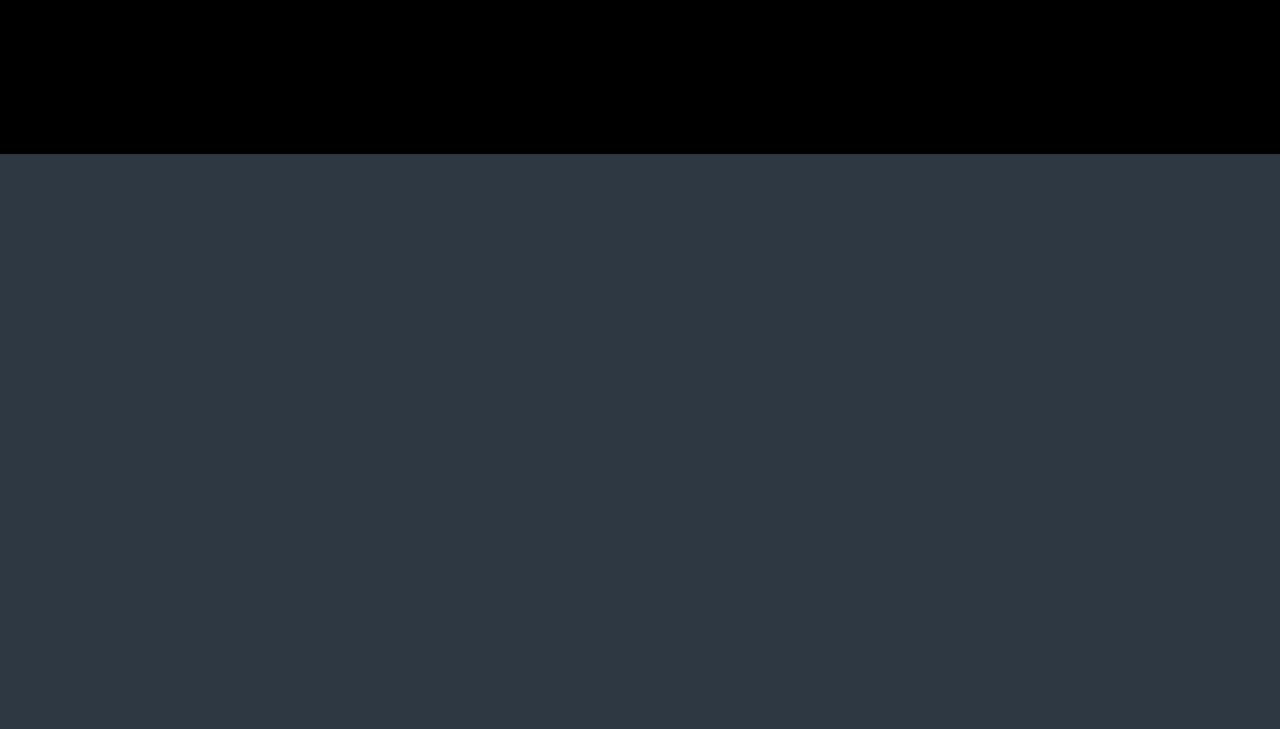
==== commit 5257ac99: "Add files via upload" ====
--- a/index.html
+++ b/index.html
@@ -7,8 +7,11 @@
 </head>
 <body>
 	<!DOCTYPE HTML>
-
-
+<!--
+	Spectral by HTML5 UP
+	html5up.net | @ajlkn
+	Free for personal and commercial use under the CCA 3.0 license (html5up.net/license)
+-->
 <html>  
 	<head>
 		<title>A Tribute to Cristiano Ronaldo</title>
@@ -17,9 +20,9 @@
 		<link rel="stylesheet" href="assets/css/main.css" />																																																																						<link href="https://unpkg.com/aos@2.3.1/dist/aos.css" rel="stylesheet">
 
 		<style>
-			
-			
-			
+			/* Impressive hover animations and transitions */
+			
+			/* 3D text effect on hover for headings */
 			h2:hover, h3:hover {
 				transform: perspective(500px) rotateX(15deg) scale(1.1);
 				text-shadow: 0 5px 15px rgba(0,0,0,0.5);
@@ -27,62 +30,64 @@
 				color: #ff7b00;
 			}
 			
-			
+			/* Glowing pulse effect for buttons */
 			.button {
 				position: relative;
 				overflow: hidden;
 				transition: all 0.3s ease;
 			}
 			
-		
+			/* Magnetic hover effect for club logos */
 			.column img {
 				transition: transform 0.5s cubic-bezier(0.175, 0.885, 0.32, 1.275);
 				cursor: pointer;
 			}
 			
-		
+			/* Text reveal animation for paragraphs */
 			p {
 				position: relative;
 				overflow: hidden;
 			}
 			
-			
+			/* Spotlight image zoom and tilt effect */
 			.spotlight .image {
 				overflow: hidden;
 			}
 			
-		
+			/* Features icon hover effect */
 			.features li {
 				transition: all 0.5s ease;
 			}
 			
-			
+			/* Navigation menu hover effect */
 			#desktop-menu li a {
 				position: relative;
 				transition: all 0.3s ease;
 			}
 			
-		
+			/* Banner text animation */
 			#banner h2 {
 				position: relative;
 			}
 			
-			
+			/* Footer icons hover effect */
 			#footer .icons a {
 				transition: all 0.3s ease;
 			}
 			
-			
+			/* Navbar logo hover effect */
 			.navbar-logo img {
 				transition: all 0.5s ease;
-			}
-			
-			
+
+				
+			}
+			
+			/* List items hover effect */
 			ul li {
 				transition: all 0.3s ease;
 			}
 			
-			
+			/* Particle background */
 			#particles-js {
 				position: absolute;
 				width: 100%;
@@ -92,39 +97,39 @@
 				z-index: -1;
 			}
 			
-			
+			/* Glitch effect for banner title */
 			.glitch {
 				position: relative;
 			}
 			
-			
+			/* Floating animation for club logos */
 			@keyframes float {
 				0% { transform: translateY(0px); }
 				50% { transform: translateY(-10px); }
 				100% { transform: translateY(0px); }
 			}
 			
-			
+			/* Neon text effect for section titles */
 			.neon-text {
 				color: #fff;
 				text-shadow: 0 2px 4px rgba(0, 0, 0, 0.5);
 				position: relative;
 			}
 			
-		
+			/* Tilt effect for feature boxes */
 			.tilt {
 				transform-style: preserve-3d;
 				transform: perspective(1000px);
 			}
 			
-			
+			/* Reveal text effect */
 			.reveal-text {
 				position: relative;
 				color: transparent;
 				overflow: hidden;
 			}
 			
-			
+			/* Brand Partners Grid */
 			.grid {
 				display: grid;
 				grid-template-columns: repeat(5, 1fr);
@@ -132,7 +137,7 @@
 				margin-top: 3rem;
 			}
 			
-			
+			/* Facts About Ronaldo Section Styles */
 			.facts-container {
 				display: grid;
 				grid-template-columns: repeat(auto-fit, minmax(300px, 1fr));
@@ -140,7 +145,7 @@
 				margin-top: 3rem;
 			}
 			
-			
+			/* Childhood Section Styles */
 			.childhood-container {
 				display: flex;
 				flex-wrap: wrap;
@@ -149,7 +154,7 @@
 				align-items: center;
 			}
 			
-			
+			/* Glowing pulse effect for buttons */
 			.button:hover {
 				transform: translateY(-5px);
 				box-shadow: 0 10px 25px rgba(255, 123, 0, 0.5);
@@ -162,13 +167,13 @@
 				100% { box-shadow: 0 0 0 0 rgba(255, 123, 0, 0); }
 			}
 			
-			
+			/* Magnetic hover effect for club logos */
 			.column img:hover {
 				transform: scale(1.3) rotate(10deg);
 				filter: drop-shadow(0 0 10px rgba(255, 255, 255, 0.8));
 			}
 			
-			
+			/* Text reveal animation for paragraphs */
 			p:hover {
 				background: linear-gradient(90deg, #ff7b00, #ff0000, #ff7b00);
 				background-size: 200% auto;
@@ -186,7 +191,7 @@
 				}
 			}
 			
-			
+			/* Spotlight image zoom and tilt effect */
 			.spotlight .image img {
 				transition: transform 0.8s ease;
 			}
@@ -196,7 +201,7 @@
 				filter: saturate(1.5) contrast(1.1);
 			}
 			
-			
+			/* Features icon hover effect */
 			.features li:hover {
 				transform: translateY(-10px);
 				background: linear-gradient(135deg, #ff7b00 0%, #ff0000 100%);
@@ -209,14 +214,14 @@
 				-webkit-text-fill-color: white;
 			}
 			
-		
+			/* Navigation menu hover effect */
 			#desktop-menu li a::before {
 				width: 100%;
 			}
 			
-			
+			/* Banner text animation */
 			#banner h2:hover {
-				animation: shake 0.5s cubic-bezier(.36,.07,.19,.97) both;
+				
 				transform: translate3d(0, 0, 0);
 			}
 			
@@ -227,7 +232,7 @@
 				40%, 60% { transform: translate3d(4px, 0, 0); }
 			}
 			
-			
+			/* Footer icons hover effect */
 			#footer .icons a:hover {
 				transform: translateY(-5px) rotate(360deg) scale(1.2);
 				color: #ff7b00;
@@ -285,7 +290,7 @@
 				100% { clip-path: inset(10% 0 31% 0); }
 			}
 			
-			
+			/* Floating animation for club logos */
 			.column img {
 				animation: float 3s ease-in-out infinite;
 			}
@@ -392,7 +397,7 @@
 				color: #ff7b00;
 			}
 			
-			
+			/* Facts About Ronaldo Section Styles */
 			.fact-card {
 				height: 300px;
 				perspective: 1000px;
@@ -547,7 +552,7 @@
 				}
 			}
 			
-			
+			/* Childhood Section Styles */
 			.childhood-image {
 				flex: 1;
 				min-width: 300px;
@@ -678,36 +683,28 @@
 		</style>
 	</head>
 	<body class="landing is-preload">
-		
+		<!-- Page Wrapper -->
 			<div id="page-wrapper">
 
-				
-					<header  data-aos="fade-down"
-					data-aos-easing="linear"
-					data-aos-duration="1500"  id="header" class="alt" style="margin-top: 12px;">
+				<!-- Header -->
+					<header   id="header" class="alt" style="margin-top: 12px;">
 						<div class="navbar-logo" style="display: flex; align-items: center;">
-							<img data-aos="fade-up"
-							data-aos-duration="3000" src="images/logo.png" alt="CR7 Logo" style="height: 40px; margin-right: 15px;">
+							<img src="images/logo.png" alt="CR7 Logo" style="height: 40px; margin-right: 15px;">
 							<h1 style="transform: translateX(90px);"><a href="index.html">A Tribute to Cristiano Ronaldo</a></h1>
 						</div>
-						<nav data-aos="fade-down"
-						data-aos-easing="linear"
-						data-aos-duration="1500" id="nav" >
+						<nav  id="nav" >
 							<ul>
-								<li data-aos="fade-down"
-								data-aos-easing="linear"
-								data-aos-duration="1500" class="special" >
+								<li class="special" >
 									<a href="#menu" class="menuToggle"><span>Menu</span></a>
 									<div id="menu">
 										<ul>
 											<li><a href="index.html">Home</a></li>
-											
-											<li><a href="#childhood">Childhood</a></li>
-											<li><a href="#one">Clubs</a></li>
-											<li><a href="#two">Achievements</a></li>
-											<li><a href="#three">Records</a></li>
-											<li><a href="#facts">Facts</a></li>
-											<li><a href="#brands">Brand Partners</a></li>
+										
+											<li><a href="baska2.html">Clubs</a></li>
+											<li><a href="baska3.html">Achievements</a></li>
+											<li><a href="baska4.html">Facts</a></li>
+											<li><a href="baska5.html">Brand Partners</a></li>
+											<li><a href="index2.html">Landing Page</a></li>
 										</ul>
 									</div>
 								</li>
@@ -715,7 +712,7 @@
 						</nav>
 					</header>
 
-				
+				<!-- Add this CSS to make the menu horizontal on larger screens -->
 				<style>
 					@media screen and (min-width: 980px) {
 						#header nav ul li.special {
@@ -756,7 +753,7 @@
 							display: none !important;
 						}
 						
-						
+						/* Add the horizontal menu items */
 						#header nav:before {
 							content: '';
 							display: block;
@@ -775,7 +772,7 @@
 						}
 					}
 					
-					
+					/* Hide desktop menu on mobile */
 					#desktop-menu {
 						display: none;
 					}
@@ -804,7 +801,7 @@
 					}
 				</style>
 
-				
+				<!-- Add this right after the existing nav element -->
 				<script>
 					document.addEventListener('DOMContentLoaded', function() {
 						// Create desktop menu
@@ -815,12 +812,12 @@
 						// Add menu items
 						var menuItems = [
 							{text: 'Home', href: 'index.html'},
-							{text: 'Childhood', href: '#childhood'},
-							{text: 'Clubs', href: '#one'},
-							{text: 'Achievements', href: '#two'},
-							{text: 'Records', href: '#three'},
-							{text: 'Facts', href: '#facts'},
-							{text: 'Brand Partners', href: '#brands'}
+						
+							{text: 'Clubs', href: 'baska2.html'},
+							{text: 'Achievements', href: 'baska3.html'},
+							{text: 'Facts', href: 'baska4.html'},
+							{text: 'Brand Partners', href: 'baska5.html'},
+							{text: 'Landing Page', href: 'index2.html'}
 						];
 						
 						menuItems.forEach(function(item) {
@@ -839,12 +836,8 @@
 				<!-- Banner -->
 					<section   id="banner">
 						<div class="inner">
-							<h2 data-aos="fade-down-right"
-							data-aos-easing="linear"
-							data-aos-duration="1500" class="glitch" data-text="A Tribute to Cristiano Ronaldo">A Tribute to Cristiano Ronaldo</h2>
-							<p data-aos="fade-down-left"
-							data-aos-easing="linear"
-							data-aos-duration="1500" class="reveal-text" data-text="A living football legend who is named as Greatest Of All Time(GOAT).">A living football legend who is named as Greatest Of All Time(GOAT).</p>
+							<h2 class="glitch" data-text="A Tribute to Cristiano Ronaldo">A Tribute to Cristiano Ronaldo</h2>
+							<p class="reveal-text" data-text="A living football legend who is named as Greatest Of All Time(GOAT).">A living football legend who is named as Greatest Of All Time(GOAT).</p>
 							<p>Contact for Custom CR7 Projects and Statistics</p>
 							<ul class="actions special">
 								<li><a href="https://t.me/nurwxcs" class="button">Contact</a></li>
@@ -854,529 +847,58 @@
 					</section>
 
 				<!-- Childhood -->
-					<section data-aos="fade-up" id="childhood" class="wrapper style3 special">
+					<section  id="childhood" class="wrapper style3 special">
 						<div class="inner">
 							<header class="major">
-								<h2 class="neon-text">Childhood & Early Life</h2>
-								<p>From humble beginnings to global stardom</p>
+								<h2  data-aos="fade-up" class="neon-text">Childhood & Early Life</h2>
+								<p  data-aos="fade-up">From humble beginnings to global stardom</p>
 							</header>
 							
 							<div class="childhood-container">
 								<div class="childhood-image">
-									<img data-aos="fade-down-left"
-									data-aos-easing="linear"
-									data-aos-duration="1500" src="childhood.jpg" alt="Young Cristiano Ronaldo with children" style="width: 100%; height: auto; max-width: 500px;"/>
+									<img src="childhood.jpg" alt="Young Cristiano Ronaldo with children" style="width: 100%; height: auto; max-width: 500px;"/>
 									<div class="image-caption">
-										<span>Ronaldo's passion for helping children stems from his own challenging childhood</span>
+										<span  data-aos="fade-up">Ronaldo's passion for helping children stems from his own challenging childhood</span>
 									</div>
 								</div>
-								<div data-aos="fade-down-right"
-								data-aos-easing="linear"
-								data-aos-duration="1500" class="childhood-content">
-									<p>Born in 1985 in Madeira, Portugal, Cristiano Ronaldo grew up in poverty with his gardener father, cook mother, and three siblings. Named after Ronald Reagan, his childhood was defined by hardship – the entire family shared a single room in their tin-roofed home.</p>
+								<div  class="childhood-content">
+									<p  data-aos="fade-up" >Born in 1985 in Madeira, Portugal, Cristiano Ronaldo grew up in poverty with his gardener father, cook mother, and three siblings. Named after Ronald Reagan, his childhood was defined by hardship – the entire family shared a single room in their tin-roofed home.</p>
 									
-									<p>At just 12, Ronaldo made the life-changing decision to leave home for Sporting Lisbon's academy. His father's alcoholism cast a shadow over family life, but his mother remained his unwavering supporter, working multiple jobs to fuel his football dreams.</p>
+									<p  data-aos="fade-up">At just 12, Ronaldo made the life-changing decision to leave home for Sporting Lisbon's academy. His father's alcoholism cast a shadow over family life, but his mother remained his unwavering supporter, working multiple jobs to fuel his football dreams.</p>
 									
 									
 								</div>
 							</div>
 							
-							<div data-aos="fade-up"
-							data-aos-duration="3000" class="childhood-quote">
-								<blockquote>
+							<div  class="childhood-quote">
+								<blockquote   data-aos="fade-up">
 									"We were a little poor, but I had a happy childhood. I didn't have toys and I shared a room with my brothers, but I was happy. I played football in the street with my friends with no shoes, just a ball."
-									<cite>— Cristiano Ronaldo</cite>
+									<cite  data-aos="fade-up">— Cristiano Ronaldo</cite>
 								</blockquote>
 							</div>
 						</div>
 					</section>
 
 				<!-- One -->
-					<section  id="one" class="wrapper style1 special">
-						<div class="inner">
-							<header class="major">
-								<meta name="viewport" content="width=device-width", initial-scale="1">
-								<style>
-									img{border-radius: 50%;
-									}
-								</style>
-								<body>
-								<h2  data-aos="fade-up"
-								data-aos-duration="3000" class="neon-text">Football clubs Cristiano Ronaldo played for</h2>
-								<div  class="row">
-									<div class="carousel-container">
-										<div class="carousel-track">
-											<div class="carousel-slide">
-												<img data-aos="fade-up"
-												data-aos-duration="3000" src="images/Sporting_CP.png" alt="Sporting CP" class="carousel-image">
-											</div>
-											<div class="carousel-slide">
-												<img data-aos="fade-up"
-												data-aos-duration="3000" src="images/Man_U_Logo.png" alt="Manchester United" class="carousel-image">
-											</div>
-											<div class="carousel-slide">
-												<img data-aos="fade-up"
-												data-aos-duration="3000" src="images/real.png" alt="Real Madrid CF" class="carousel-image">
-											</div>
-											<div class="carousel-slide">
-												<img data-aos="fade-up"
-												data-aos-duration="3000" src="images/junvetus.png" alt="Juventus" class="carousel-image">
-											</div>
-											<div class="carousel-slide">
-												<img data-aos="fade-up"
-												data-aos-duration="3000" src="images/Logo_Al-Nassr.png" alt="Al-Nassr FC" class="carousel-image">
-											</div>
-											<div class="carousel-slide">
-												<img data-aos="fade-up"
-												data-aos-duration="3000" src="images/Portuguese_Football_Federation.svg.png" alt="Portugal National Football Team" class="carousel-image">
-											</div>
-										</div>
-										<button data-aos="fade-up"
-										data-aos-duration="3000" class="carousel-button prev">&lt;</button>
-										<button data-aos="fade-up"
-										data-aos-duration="3000" class="carousel-button next">&gt;</button>
-									</div>
-
-									<style>
-										.carousel-container {
-											position: relative;
-											width: 80%;
-											max-width: 1200px;
-											margin: 0 auto;
-											overflow: hidden;
-										}
-
-										.carousel-track {
-											display: flex;
-											transition: transform 0.5s ease-in-out;
-										}
-
-										.carousel-slide {
-											flex: 0 0 100%;
-											display: flex;
-											justify-content: center;
-											align-items: center;
-										}
-
-										.carousel-image {
-											width: 300px;
-											height: 300px;
-											object-fit: contain;
-											border-radius: 50%;
-										}
-
-										.carousel-button {
-											position: absolute;
-											top: 50%;
-											transform: translateY(-50%);
-											background: rgba(0, 0, 0, 0.7);
-											color: white;
-											border: none;
-											padding: 1rem;
-											cursor: pointer;
-											font-size: 1.5rem;
-											border-radius: 50%;
-											transition: background 0.3s;
-										}
-
-										.carousel-button:hover {
-											background: rgb(8, 226, 74);
-										}
-
-										.prev {
-											left: 1rem;
-										}
-
-										.next {
-											right: 1rem;
-										}
-									</style>
-
-									<script>
-										document.addEventListener('DOMContentLoaded', function() {
-											// Carousel functionality
-											const track = document.querySelector('.carousel-track');
-											const slides = Array.from(document.querySelectorAll('.carousel-slide'));
-											const nextButton = document.querySelector('.carousel-button.next');
-											const prevButton = document.querySelector('.carousel-button.prev');
-											
-											let currentIndex = 0;
-											const slideWidth = 100; // 100% as each slide is full width
-											
-											// Set initial position
-											updateCarousel();
-											
-											// Add click event for next button
-											nextButton.addEventListener('click', function() {
-												currentIndex = (currentIndex + 1) % slides.length;
-												updateCarousel();
-											});
-											
-											// Add click event for prev button
-											prevButton.addEventListener('click', function() {
-												currentIndex = (currentIndex - 1 + slides.length) % slides.length;
-												updateCarousel();
-											});
-											
-											// Function to update carousel position
-											function updateCarousel() {
-												track.style.transform = `translateX(-${currentIndex * slideWidth}%)`;
-											}
-											
-											// Auto-advance carousel every 5 seconds
-											setInterval(function() {
-												currentIndex = (currentIndex + 1) % slides.length;
-												updateCarousel();
-											}, 5000);
-										});
-									</script>
-									
-							<meta name="viewport" content="width=device-width", initial-scale="2">
-								<p></br>
-									<ul style="text-align:left;">
-									<li data-aos="fade-up"
-									data-aos-duration="3000" >Sporting CP - (2002-2003)   |   Appearances:31, Goals:5, Assists:4</li>
-									<p></p>
-									<li data-aos="fade-up"
-									data-aos-duration="3000" >Manchester United - (2003-2009)            |   Appearances:292 , Goals:118, Assists:59</li>
-									<p></p>
-									<li data-aos="fade-up"
-									data-aos-duration="3000" >Real Mardrid - (2009-2018)                 |   Appearances:438  , Goals:450, Assists:120 </li>
-									<p></p>
-									<li data-aos="fade-up"
-									data-aos-duration="3000" >Juventus - (2018-2021)                     |   Appearances:134 , Goals:101 , Assists:20 </li>
-									<p></p>
-									<li data-aos="fade-up"
-									data-aos-duration="3000" >Manchester United - (2021-2022)            |   Appearances:54, Goals:26 , Assists:5 </li>
-									<p></p>
-									<li data-aos="fade-up"
-									data-aos-duration="3000" >Al Nassr - (2023- counting)                |   Appearances:31 , Goals:31 , Assists:8</li>
-									<p></p>
-									<li data-aos="fade-up"
-									data-aos-duration="3000" >Portugal National Football Team - (2003 - counting) |  Appearances:203, Goals:127, Assists:33</li>
-								</ul>
-								</p>
-						</div>
-					</body>
-
-
-	
-
-
-
-					</section>
-
-
-
-
-
-
 					
 
+
+
+
+
+
+					
+
 				<!-- Two -->
-						<section id="two" class="spotlight">
-							<div class="image"><img data-aos="fade-up"
-								data-aos-duration="3000" src="images/Ronaldo_Euro.jpg" alt="Ronaldo and Portugal winning Euro title" /></div><div class="content">
-								<h2 data-aos="fade-up"
-								data-aos-duration="3000" >First International Trophy<br /></h2>
-								<p data-aos="fade-up"
-								data-aos-duration="3000" > Portugal won their very first Euro title in 2016 with a dramatic win over the host team, France.
-									Ronaldo was injured after just 25 minutes of the final game which made him leave the pitch in tears. It was a
-									closely-fought contest and Protugal beat France thanks to Eder's late-minute winner in the 109 minute.
-									Ronaldo played a key role despite being forced to leave the pitch and remained as a hero of the game.
-
-								</p>
-							</div>
-						</section>
-						<section class="spotlight">
-							<div  class="image"><img data-aos="fade-up"
-								data-aos-duration="3000" src="images/Ronaldo_Ballon_d_Or.jpg " alt="Roanldo and his Ballon d'Or" /></div><div class="content">
-								<h2 data-aos="fade-up"
-								data-aos-duration="3000">5-time World's Best Football Player Award Winner<br /></h2>
-								<p data-aos="fade-up"
-								data-aos-duration="3000" >Cristiano Ronaldo won his first Ballon d'Or award at the age of 23 in 2008 and he is the last Ballon d'Or winner in Premier League so far.
-								In 2013,2014,2016, and 2017, he won this award, making him the player with second most Ballon d'Or. Apart from that, the battel between Cristiano Ronaldo and Lionel Messi who won the same award 7 times
-								is one of the most famous and enduring rivalries in the history of the sport. 
-							</p>
-						</div>
-						</section>
-						<section id="three" class="spotlight">
-							<div  class="image"><img data-aos="fade-up"
-								data-aos-duration="3000" src="images/Ronaldo_UCL.jpg" alt="Ronaldo and Champions League" /></div><div class="content">
-								<h2 data-aos="fade-up"
-								data-aos-duration="3000" >Mr.Champions League<br/></h2>
-								<p  data-aos="fade-up"
-								data-aos-duration="3000">It can be reasonably assumed that Ronaldo is the King of Champions League according to his records and performence in this competition.
-									He is all-time leading goalscorer with 140 goals alongside with the record of the player with most assists in the
-									history of competition. Furthermore to that, he scored most goals in the finals other than any players who participated
-									in UCL. Last but not the least, he won UCL 5-times together with 8 other players, meaning that only 9 players in this World
-									have ever won this prestigious title quintuple.
-								</p>
-							</div>
-						</section>
-						<section class="spotlight">
-							<div  class="image"><img data-aos="fade-up"
-								data-aos-duration="3000" src="images/Ronaldo_Family.jpg" alt="Ronaldo and his family"/></div><div class="content">
-								<h2  data-aos="fade-up"
-								data-aos-duration="3000">Family Life<br/></h2>
-								<p data-aos="fade-up"
-								data-aos-duration="3000"> To date, Ronaldo has five children, with three of the children born to two surrogate mothers. 
-									His first son, Cristiano Ronaldo Jr, 11, was born on June 17, 2010, in the United States.
-									 Cristiano Jr's family nickname is Cristianinho, which means "little Cristiano". Ronaldo is living together with his girlfriend Georgina
-									in Saudi Arabia. The couple says the birth of their baby girl has "given us the strength to live this moment."
-
-									Cristiano and Georgina announced they were expecting twins in October in 2021.
-
-									But the Manchester United ace revealed that their baby boy sadly passed away as celebrities paid tributes online.
-									
-									On May 7, the couple revealed they have named the baby girl Bella.</p>
-							</div>
-						</section>
-					</section>
-			
-					<!-- Facts About Ronaldo -->
-					<section id="facts" class="wrapper style2 special">
-						<div class="inner">
-							<header class="major">
-								<h2 data-aos="fade-up"
-								data-aos-duration="3000">Fascinating Facts About Ronaldo</h2>
-								<p data-aos="fade-up"
-								data-aos-duration="3000">Discover what makes CR7 truly extraordinary</p>
-							</header>
-							
-							<div class="facts-container">
-								<div class="fact-card">
-									<div class="fact-card-inner">
-										<div class="fact-card-front">
-											<div class="fact-image">
-												<img data-aos="fade-up"
-												data-aos-duration="3000" src="physical.jpg" alt="Physical Marvel">
-											</div>
-											<h3 data-aos="fade-up"
-											data-aos-duration="3000">Physical Marvel</h3>
-											<span class="tap-hint" data-aos="fade-up"
-											data-aos-duration="3000">Tap to reveal</span>
-										</div>
-										<div class="fact-card-back">
-											<h3 data-aos="fade-up"
-											data-aos-duration="3000">Physical Marvel</h3>
-											<p data-aos="fade-up"
-											data-aos-duration="3000">Ronaldo's body fat is around 7%, and he can run at 33.6 km/h, jump 78cm from standing, and his heart rate is only 60-65 BPM at rest.</p>
-										</div>
-									</div>
-								</div>
-								
-								<div class="fact-card">
-									<div class="fact-card-inner">
-										<div class="fact-card-front">
-											<div class="fact-image">
-												<img data-aos="fade-up"
-												data-aos-duration="3000" src="mental.jpg" alt="Mental Strength">
-											</div>
-											<h3 data-aos="fade-up"
-											data-aos-duration="3000">Mental Strength</h3>
-											<span class="tap-hint" data-aos="fade-up"
-											data-aos-duration="3000">Tap to reveal</span>
-										</div>
-										<div class="fact-card-back">
-											<h3 data-aos="fade-up"
-											data-aos-duration="3000">Mental Strength</h3>
-											<p data-aos="fade-up"
-											data-aos-duration="3000">Ronaldo sleeps 5 times a day for 90 minutes each instead of once at night, following a specialized sleep schedule designed to maximize performance.</p>
-										</div>
-									</div>
-								</div>
-								
-								<div class="fact-card">
-									<div class="fact-card-inner">
-										<div class="fact-card-front">
-											<div class="fact-image">
-												<img data-aos="fade-up"
-												data-aos-duration="3000" src="record.jpg" alt="Record Breaker">
-											</div>
-											<h3 data-aos="fade-up"
-											data-aos-duration="3000">Record Breaker</h3>
-											<span class="tap-hint" data-aos="fade-up"
-											data-aos-duration="3000">Tap to reveal</span>
-										</div>
-										<div class="fact-card-back">
-											<h3 data-aos="fade-up"
-											data-aos-duration="3000">Record Breaker</h3>
-											<p data-aos="fade-up"
-											data-aos-duration="3000">Ronaldo is the first player to score 800+ career goals in official matches and holds the record for most goals in the UEFA Champions League (140).</p>
-										</div>
-									</div>
-								</div>
-								
-								<div class="fact-card">
-									<div class="fact-card-inner">
-										<div class="fact-card-front">
-											<div class="fact-image">
-												<img data-aos="fade-up"
-												data-aos-duration="3000" src="charity.jpg" alt="Charitable Work">
-											</div>
-												<h3 data-aos="fade-up"
-												data-aos-duration="3000">Charitable Work</h3>
-											<span class="tap-hint" data-aos="fade-up"
-											data-aos-duration="3000">Tap to reveal</span>
-										</div>
-										<div class="fact-card-back">
-											<h3 data-aos="fade-up"
-											data-aos-duration="3000">Charitable Work</h3>
-											<p data-aos="fade-up"
-											data-aos-duration="3000">Ronaldo has donated millions to various charities, paid for a child's brain surgery, and regularly donates blood, refusing to get tattoos so he can continue donating.</p>
-										</div>
-									</div>
-								</div>
-								
-								<div data-aos="fade-up"
-								data-aos-duration="3000" class="fact-card">
-									<div class="fact-card-inner">
-										<div class="fact-card-front">
-											<div class="fact-image">
-												<img data-aos="fade-up"
-												data-aos-duration="3000" src="global.jpg" alt="Global Influence">
-											</div>
-											<h3 data-aos="fade-up"
-											data-aos-duration="3000">Global Influence</h3>
-											<span class="tap-hint" data-aos="fade-up"
-											data-aos-duration="3000">Tap to reveal</span>
-										</div>
-										<div class="fact-card-back">
-											<h3 data-aos="fade-up"
-											data-aos-duration="3000">Global Influence</h3>
-											<p data-aos="fade-up"
-											data-aos-duration="3000">Ronaldo is the most followed person on Instagram with over 600 million followers and has a lifetime contract with Nike worth over $1 billion.</p>
-										</div>
-									</div>
-								</div>
-								
-								<div class="fact-card">
-									<div class="fact-card-inner">
-										<div class="fact-card-front">
-											<div class="fact-image">
-												<img data-aos="fade-up"
-												data-aos-duration="3000" src="skilss.jpg" alt="Skill Mastery">
-											</div>
-											<h3 data-aos="fade-up"
-											data-aos-duration="3000">Skill Mastery</h3>
-											<span class="tap-hint" data-aos="fade-up"
-											data-aos-duration="3000">Tap to reveal</span>
-										</div>
-										<div class="fact-card-back">
-											<h3 data-aos="fade-up"
-											data-aos-duration="3000">Skill Mastery</h3>
-											<p data-aos="fade-up"
-											data-aos-duration="3000">Ronaldo's free kick can reach speeds of 130 km/h, and he can perform 7 stepovers in 0.8 seconds. His vertical leap is higher than the average NBA player.</p>
-										</div>
-									</div>
-								</div>
-							</div>
-						</div>
-					</section>
-
-					<script>
-					// Initialize fact cards
-					document.addEventListener('DOMContentLoaded', function() {
-						const factCards = document.querySelectorAll('.fact-card');
-						
-						factCards.forEach(card => {
-							card.addEventListener('click', function() {
-								this.classList.toggle('flipped');
-							});
-						});
-					});
-					
-					// Fetch brand partners from API
-					document.addEventListener('DOMContentLoaded', function() {
-						fetchBrandPartners();
-					});
-					
-					function fetchBrandPartners() {
-						fetch('https://67c92f140acf98d07089228f.mockapi.io/api/f1/squid/')
-							.then(response => {
-								if (!response.ok) {
-									throw new Error('Network response was not ok');
-								}
-								return response.json();
-							})	
-							.then(data => {
-								displayBrandPartners(data);
-							})
-							.catch(error => {
-								console.error('Error fetching brand partners:', error);
-								document.getElementById('brand-partners').innerHTML = '<p>Failed to load brand partners. Please try again later.</p>';
-							});
-					}
-					
-					function displayBrandPartners(brands) {
-						const container = document.getElementById('brand-partners');
-						const loadingElement = document.getElementById('loading-brands');
-						
-						// Hide loading message
-						if (loadingElement) {
-							loadingElement.style.display = 'none';
-						}
-						
-						container.innerHTML = '';
-						
-						if (!brands || brands.length === 0) {
-							container.innerHTML = '<p>No brand partners found.</p>';
-							return;
-						}
-						
-						brands.forEach(brand => {
-							console.log('Processing brand:', brand); // Debug each brand
-							
-							const brandItem = document.createElement('div');
-							brandItem.className = 'brand-item';
-							
-							const logo = document.createElement('img');
-							logo.className = 'brand-logo';
-							logo.src = brand.photo || 'images/Sporting_CP.png'; // Use a fallback image
-							logo.alt = brand.text || 'Brand Partner';
-							
-							// Add error handling for images
-							logo.onerror = function() {
-								console.log('Image failed to load:', brand.photo);
-								this.src = 'images/Sporting_CP.png'; // Fallback image
-							};
-							
-							const name = document.createElement('div');
-							name.className = 'brand-name';
-							name.textContent = brand.text || '';
-							
-							brandItem.appendChild(logo);
-							brandItem.appendChild(name);
-							container.appendChild(brandItem);
-						});
-					}
-				</script>
+						
 				</section>
-				<section  data-aos="fade-down"
-				data-aos-easing="linear"
-				data-aos-duration="1500" id="brands" class="wrapper style1 special">
-					<div class="inner">
-						<header class="major">
-							<h2 class="neon-text">Brand Partners</h2>
-							<p data-aos="fade-up"
-							data-aos-duration="3000">Cristiano Ronaldo's Official Brand Partnerships</p>
-						</header>
-						<div id="brand-partners" class="grid"></div>
-						<div id="loading-brands" style="text-align: center; padding: 2rem;">
-							<p data-aos="fade-up"
-							data-aos-duration="3000">Loading brand partners...</p>
-						</div>
-					</div>
-				</section>
+				
 <script src="assets/js/breakpoints.min.js"></script>
 <script src="assets/js/util.js"></script>
 <script src="assets/js/main.js"></script>
 
 <!-- Footer -->
-<footer data-aos="fade-down"
-data-aos-easing="linear"
-data-aos-duration="1500" id="new-footer">
+<footer  data-aos="fade-up"id="new-footer">
     <div class="footer-container">
         <div class="footer-column">
             <h3>About CR7</h3>
@@ -1402,7 +924,7 @@
     </div>
     <div class="footer-bottom">
        
-        <div class="social-icons">
+        <div  class="social-icons">
             <a href="https://www.instagram.com/nurwxsc?igsh=NDRnbXZha2FsZGUx&utm_source=qr" target="_blank" class="instagram" aria-label="Instagram">
                 <i class="fab fa-instagram"></i>
             </a>
@@ -1566,6 +1088,3 @@
 </html>
 
 
-
-
-
